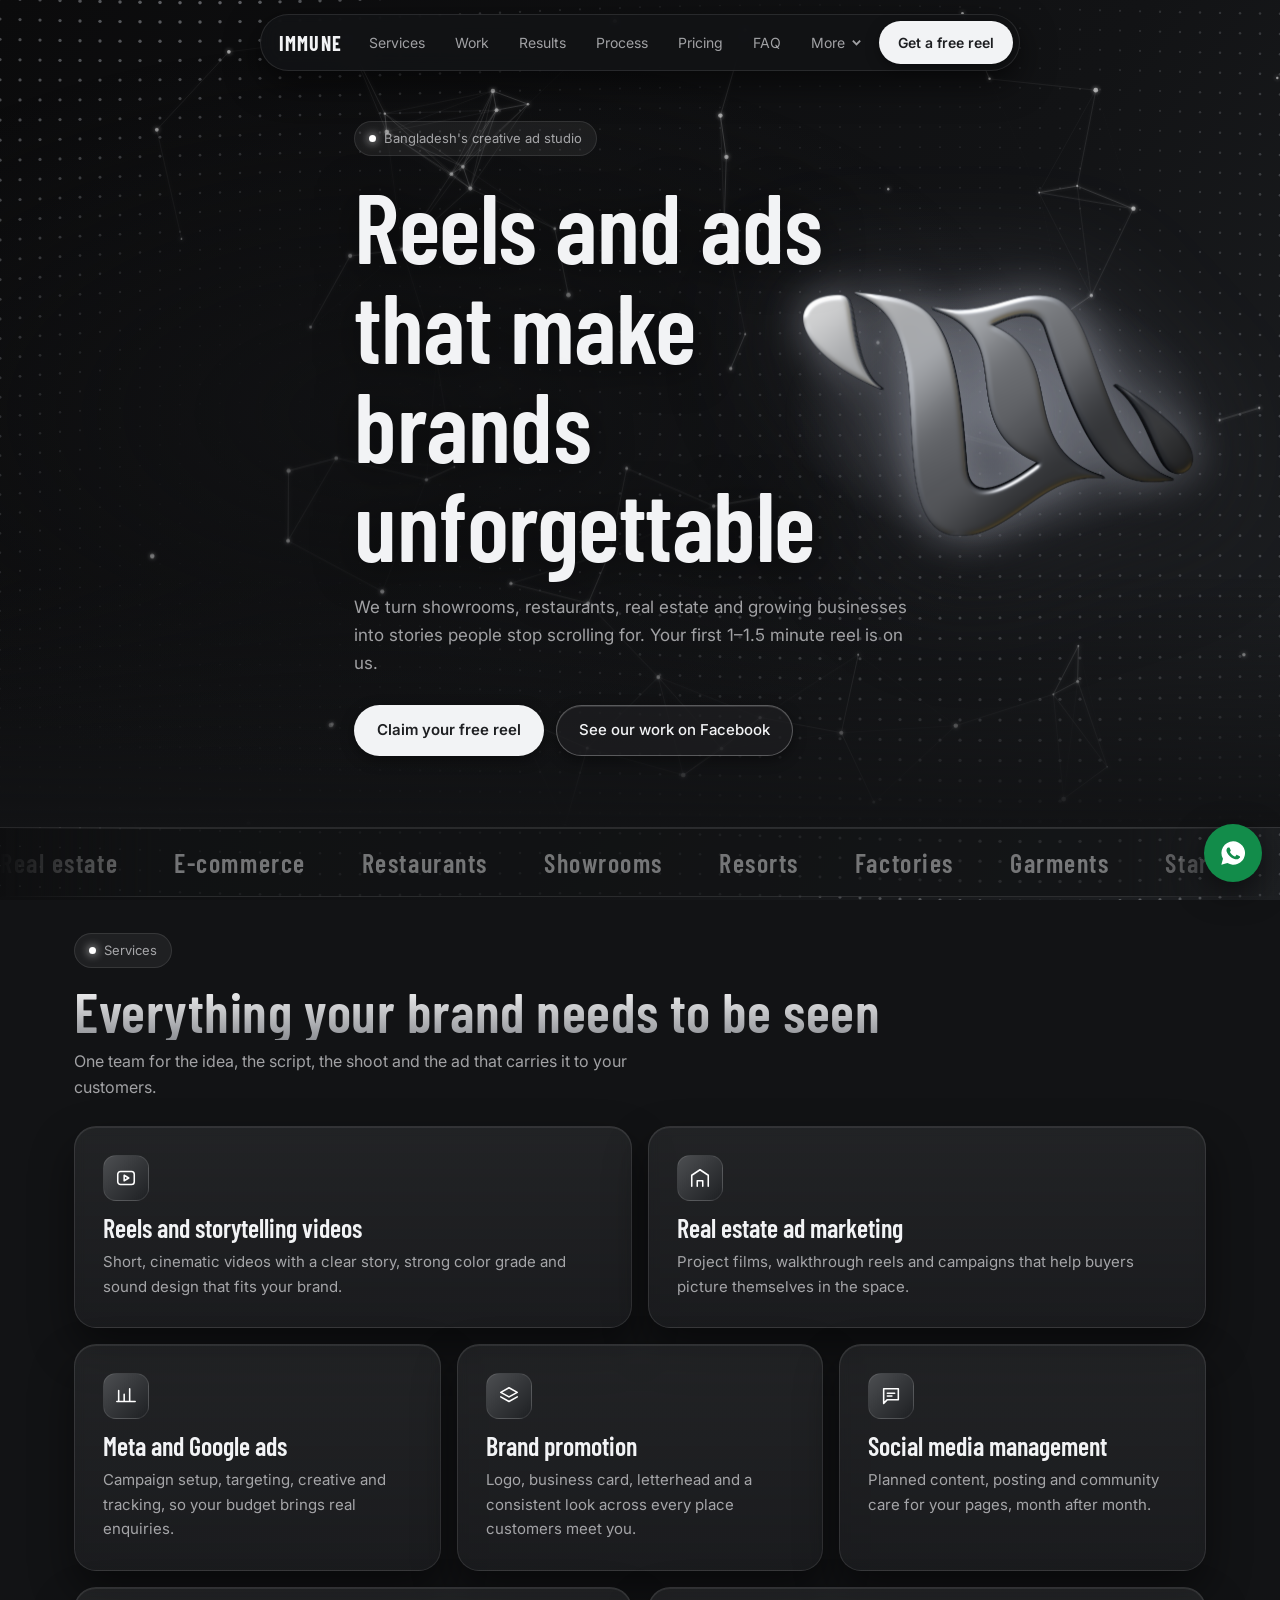
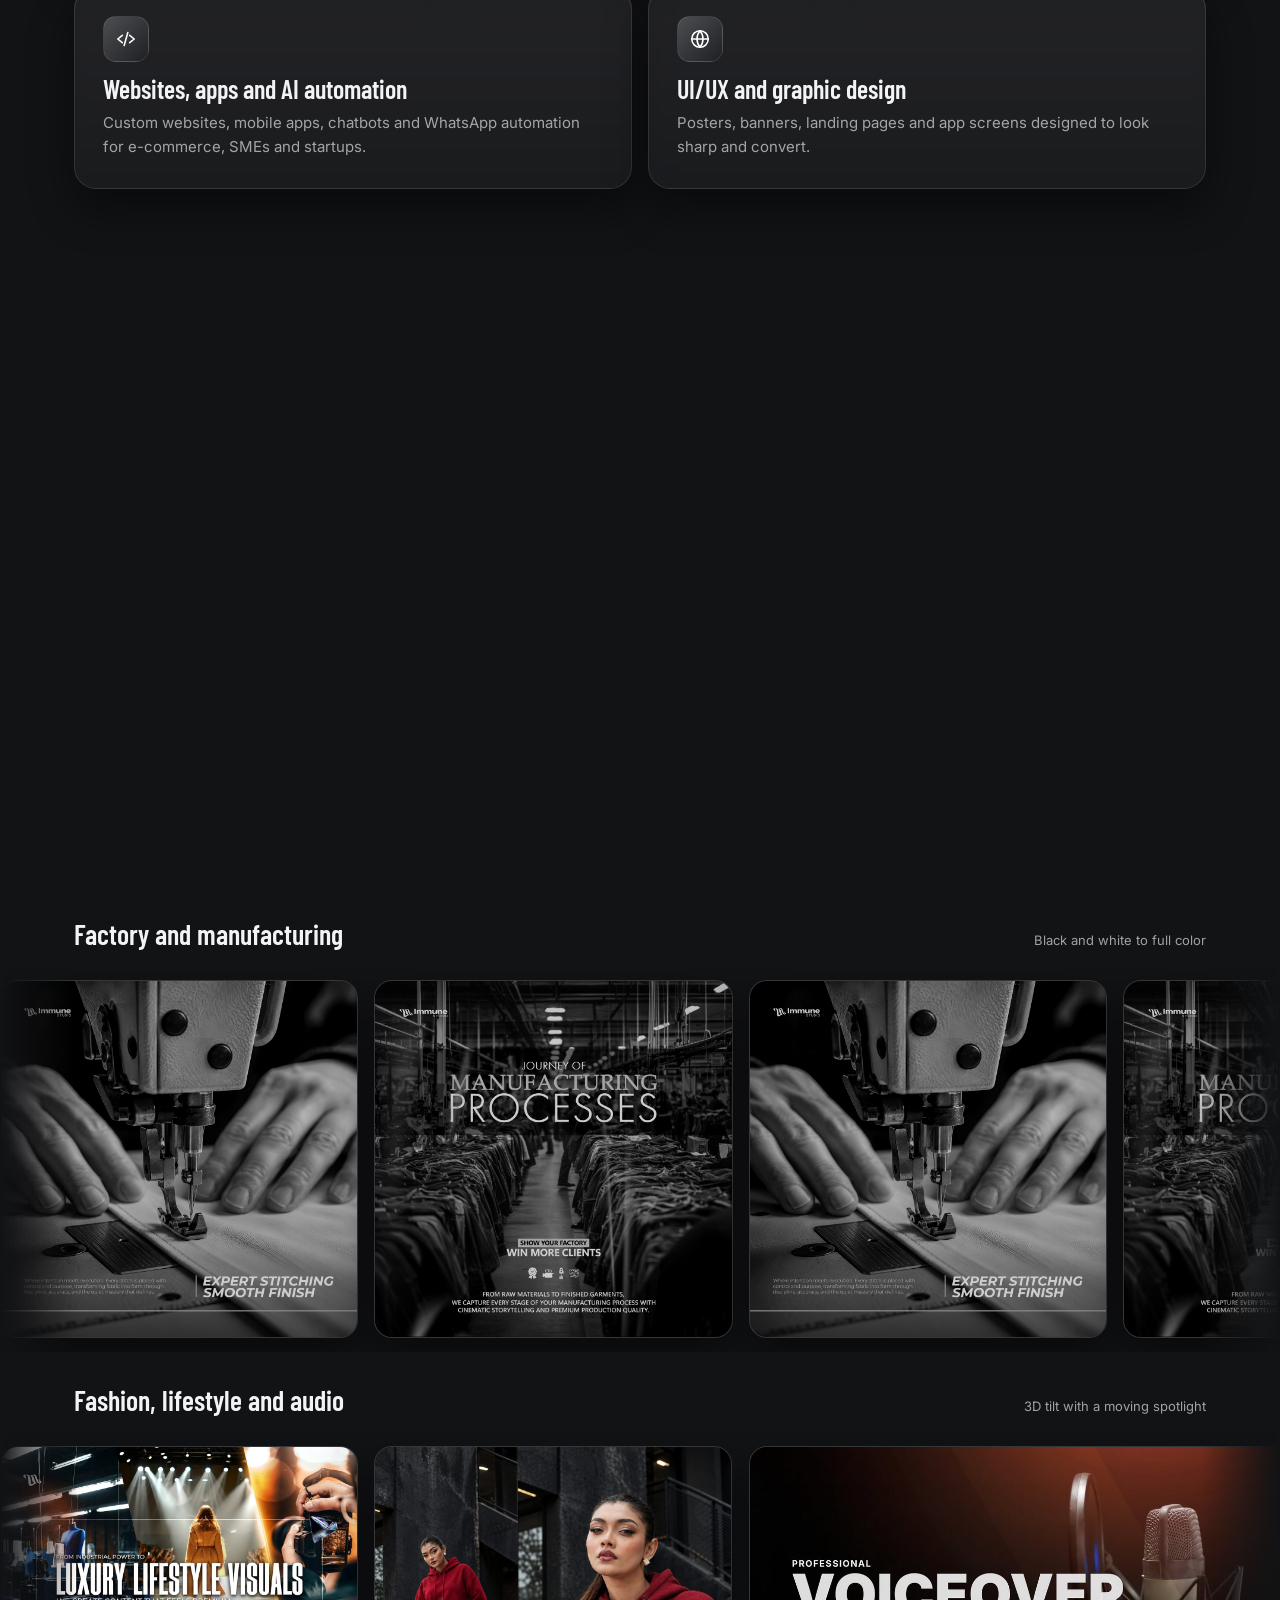
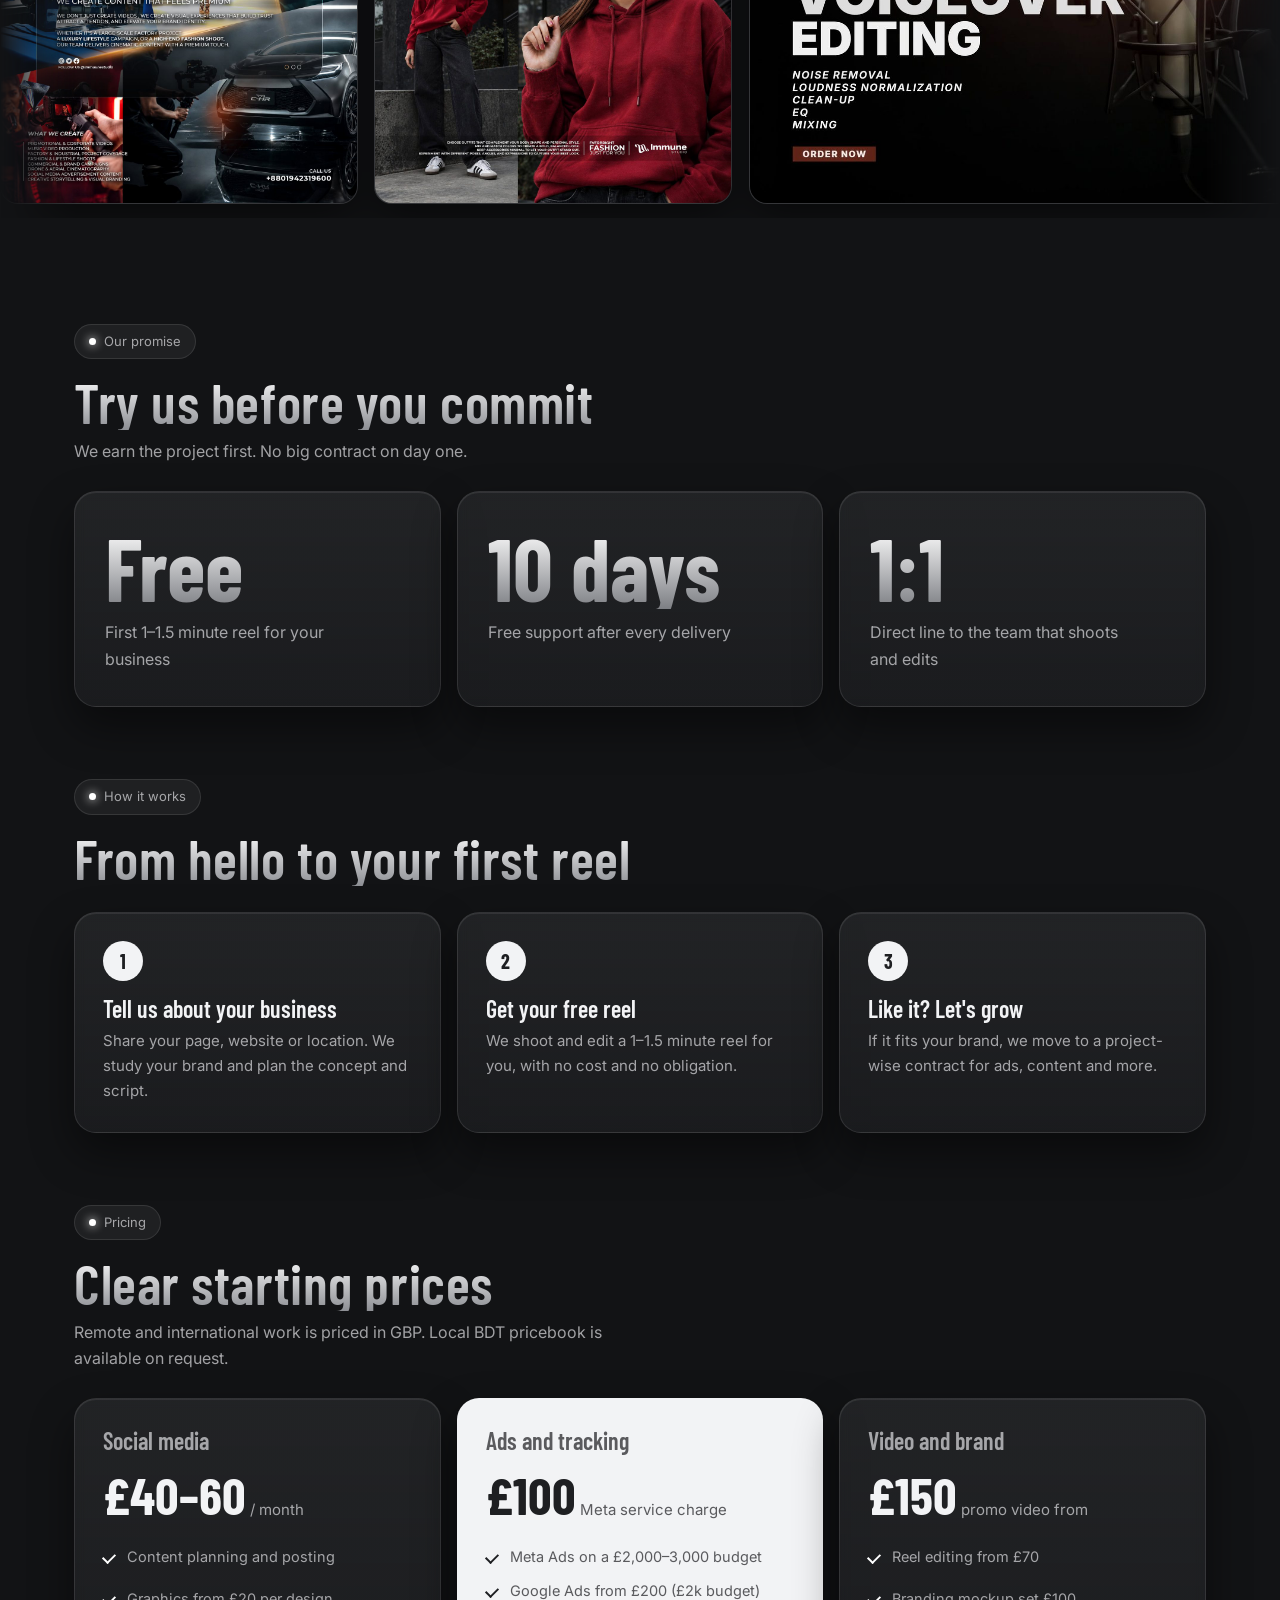
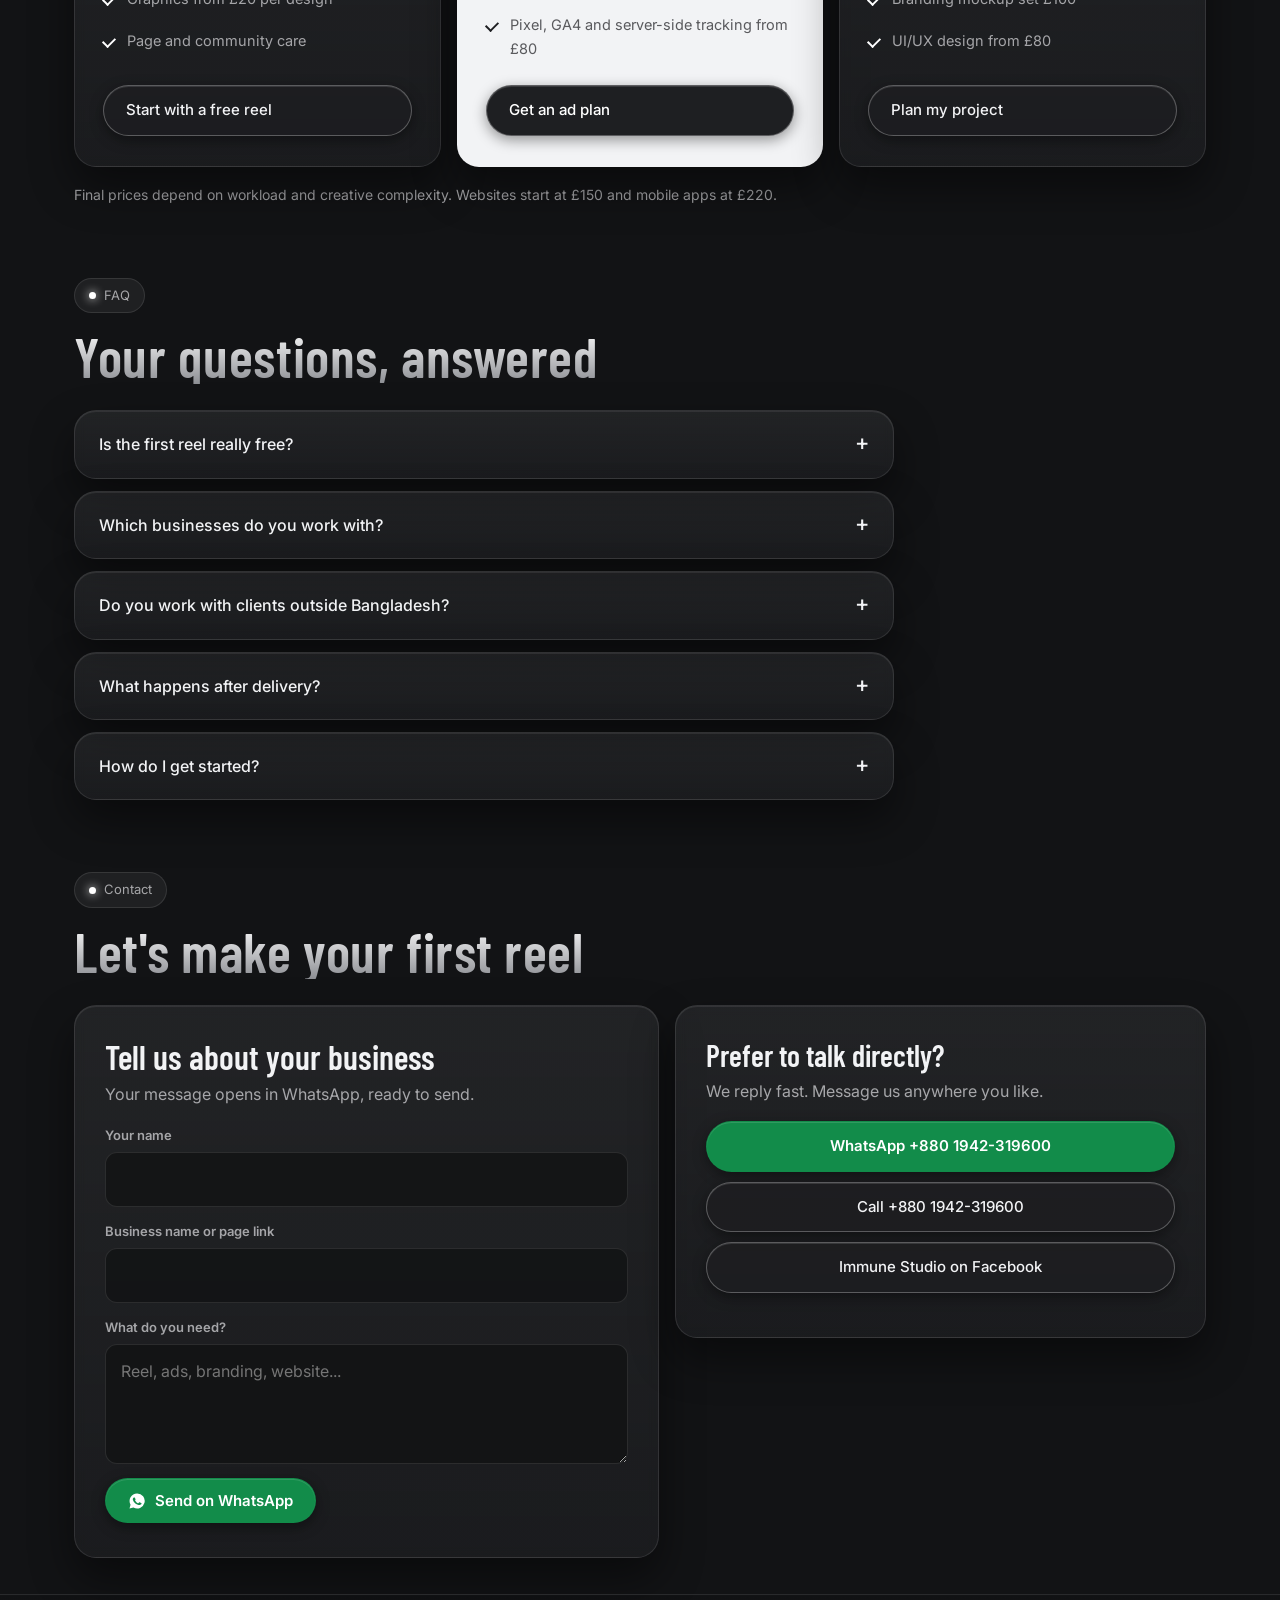
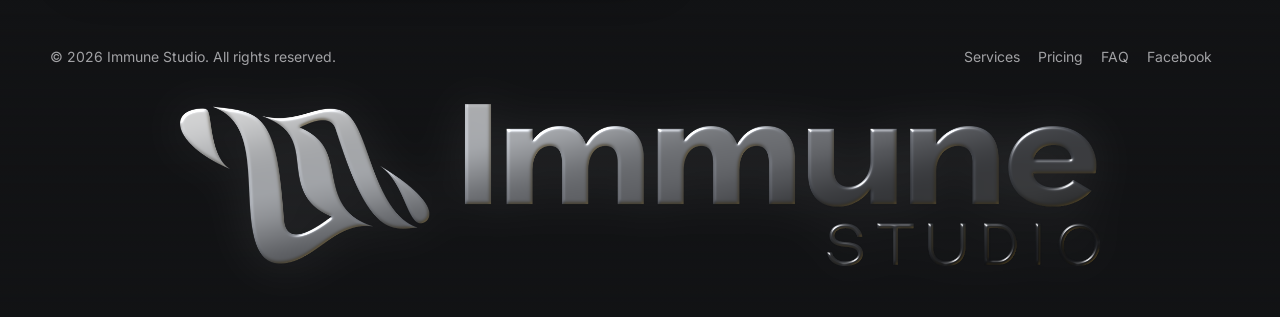
==== index.html @ b3b4f010 "Add files via upload" ====
<!DOCTYPE html>
<html lang="en">
<head>
<meta charset="utf-8">
<meta name="viewport" content="width=device-width, initial-scale=1">
<title>Immune Studio | Ad Marketing, Reels &amp; Brand Promotion in Bangladesh</title>
<meta name="description" content="Immune Studio creates ads, reels and brand stories for real estate, e-commerce, restaurants and growing businesses in Bangladesh. Get your first reel free.">
<link rel="preconnect" href="https://fonts.googleapis.com">
<link rel="preconnect" href="https://fonts.gstatic.com" crossorigin>
<link href="https://fonts.googleapis.com/css2?family=Barlow+Condensed:wght@500;600;700&family=Inter:wght@400;500;600&display=swap" rel="stylesheet">
<link rel="stylesheet" href="global.css">
</head>
<body>
<canvas id="bg" aria-hidden="true"></canvas>

<nav class="nav"><div class="pill">
  <b>IMMUNE</b>
  <a href="#services">Services</a><a href="#work">Work</a><a href="#results">Results</a><a href="#process">Process</a><a href="#pricing">Pricing</a><a href="#faq">FAQ</a><div class="dd"><button class="ddbtn" type="button" aria-haspopup="true" aria-expanded="false">More <svg viewBox="0 0 12 12"><path d="m2 4 4 4 4-4"/></svg></button><div class="ddm"><div class="ddin"><a href="team.html">Meet the team</a><a href="blogs.html">Blogs</a><a href="#contact">Contact us</a></div></div></div>
  <a class="btn solid" href="#contact">Get a free reel</a>
</div></nav>

<header class="top" id="home">
  <canvas id="net" aria-hidden="true"></canvas>
  <div class="logo3d" aria-hidden="true"><div class="tilt"><div class="spin"><img src="assets/immune-symbol-chrome.png" alt="" width="800" height="502"></div></div></div>
  <div class="wrap hero">
    <span class="tag"><i></i>Bangladesh's creative ad studio</span>
    <h1>Reels and ads that make brands unforgettable</h1>
    <p>We turn showrooms, restaurants, real estate and growing businesses into stories people stop scrolling for. Your first 1–1.5 minute reel is on us.</p>
    <div class="cta-row">
      <a class="btn solid" href="#contact">Claim your free reel</a>
      <a class="btn" href="https://www.facebook.com/share/1UAmAy9J2i/" target="_blank" rel="noopener">See our work on Facebook</a>
    </div>
  </div>
</header>

<div class="marq" aria-label="Industries we work with"><div class="track" id="track"></div></div>

<main>
<section id="services"><div class="wrap">
  <div class="sh rv"><span class="tag"><i></i>Services</span><h2>Everything your brand needs to be seen</h2><p>One team for the idea, the script, the shoot and the ad that carries it to your customers.</p></div>
  <div class="bento">
    <article class="g card w rv"><div class="ic"><svg viewBox="0 0 24 24"><rect x="3" y="5" width="18" height="14" rx="3"/><path d="m10 9 5 3-5 3z"/></svg></div><h3>Reels and storytelling videos</h3><p>Short, cinematic videos with a clear story, strong color grade and sound design that fits your brand.</p></article>
    <article class="g card w rv"><div class="ic"><svg viewBox="0 0 24 24"><path d="M3 21V9l9-6 9 6v12M9 21v-6h6v6"/></svg></div><h3>Real estate ad marketing</h3><p>Project films, walkthrough reels and campaigns that help buyers picture themselves in the space.</p></article>
    <article class="g card rv"><div class="ic"><svg viewBox="0 0 24 24"><path d="M4 18V6M10 18V10M16 18V4M22 18H2"/></svg></div><h3>Meta and Google ads</h3><p>Campaign setup, targeting, creative and tracking, so your budget brings real enquiries.</p></article>
    <article class="g card rv"><div class="ic"><svg viewBox="0 0 24 24"><path d="M12 3 3 8l9 5 9-5zM3 13l9 5 9-5"/></svg></div><h3>Brand promotion</h3><p>Logo, business card, letterhead and a consistent look across every place customers meet you.</p></article>
    <article class="g card rv"><div class="ic"><svg viewBox="0 0 24 24"><path d="M4 4h16v12H8l-4 4zM8 9h8M8 12h5"/></svg></div><h3>Social media management</h3><p>Planned content, posting and community care for your pages, month after month.</p></article>
    <article class="g card w rv"><div class="ic"><svg viewBox="0 0 24 24"><path d="m8 8-5 4 5 4M16 8l5 4-5 4M14 5l-4 14"/></svg></div><h3>Websites, apps and AI automation</h3><p>Custom websites, mobile apps, chatbots and WhatsApp automation for e-commerce, SMEs and startups.</p></article>
    <article class="g card w rv"><div class="ic"><svg viewBox="0 0 24 24"><circle cx="12" cy="12" r="9"/><path d="M12 3a14 14 0 0 1 0 18M12 3a14 14 0 0 0 0 18M3 12h18"/></svg></div><h3>UI/UX and graphic design</h3><p>Posters, banners, landing pages and app screens designed to look sharp and convert.</p></article>
  </div>
</div></section>

<section id="work"><div class="wrap"><div class="sh rv"><span class="tag"><i></i>Our work</span><h2>Posters and visuals we create</h2><p>Real campaigns across real estate, manufacturing, fashion and audio. Hover to pause, click any poster to view it full size.</p></div></div>
<div class="wrow fx-cine rv"><div class="wrap whead"><h3>Real estate and aerial</h3><span>Cinematic zoom and light sweep</span></div><div class="wview"><div class="wtrack" style="--d:55s">
<figure class="wc"><img src="assets/works/sky-aerial.jpg" alt="Now in the sky aerial campaign poster" width="1200" height="1200" loading="lazy"><figcaption>Aerial storytelling</figcaption></figure>
<figure class="wc"><img src="assets/works/built-with-trust.jpg" alt="Built with trust real estate poster" width="1200" height="1200" loading="lazy"><figcaption>Real estate campaign</figcaption></figure>
<figure class="wc"><img src="assets/works/drone-real-estate.jpg" alt="Drone cinematography service poster" width="1200" height="1200" loading="lazy"><figcaption>Drone cinematography</figcaption></figure>
</div></div></div>
<div class="wrow fx-ind rv"><div class="wrap whead"><h3>Factory and manufacturing</h3><span>Black and white to full color</span></div><div class="wview"><div class="wtrack" style="--d:42s">
<figure class="wc"><img src="assets/works/expert-stitching.jpg" alt="Expert stitching garment factory poster" width="1200" height="1200" loading="lazy"><figcaption>Garment stitching</figcaption></figure>
<figure class="wc"><img src="assets/works/manufacturing-journey.jpg" alt="Journey of manufacturing processes poster" width="1200" height="1200" loading="lazy"><figcaption>Factory process film</figcaption></figure>
</div></div></div>
<div class="wrow fx-fash rv"><div class="wrap whead"><h3>Fashion, lifestyle and audio</h3><span>3D tilt with a moving spotlight</span></div><div class="wview"><div class="wtrack" style="--d:58s">
<figure class="wc"><img src="assets/works/luxury-lifestyle.jpg" alt="Luxury lifestyle visuals service poster" width="1200" height="1200" loading="lazy"><figcaption>Luxury lifestyle</figcaption></figure>
<figure class="wc"><img src="assets/works/fashion-everbright.jpg" alt="Everbright fashion campaign" width="1200" height="1200" loading="lazy"><figcaption>Fashion shoot</figcaption></figure>
<figure class="wc"><img src="assets/works/voiceover-editing.jpg" alt="Professional voiceover editing service poster" width="1200" height="701" loading="lazy"><figcaption>Voiceover editing</figcaption></figure>
</div></div></div>
</section>

<section id="results"><div class="wrap">
  <div class="sh rv"><span class="tag"><i></i>Our promise</span><h2>Try us before you commit</h2><p>We earn the project first. No big contract on day one.</p></div>
  <div class="stats">
    <div class="g stat rv"><b>Free</b><span>First 1–1.5 minute reel for your business</span></div>
    <div class="g stat rv"><b>10 days</b><span>Free support after every delivery</span></div>
    <div class="g stat rv"><b>1:1</b><span>Direct line to the team that shoots and edits</span></div>
  </div>
</div></section>

<section id="process"><div class="wrap">
  <div class="sh rv"><span class="tag"><i></i>How it works</span><h2>From hello to your first reel</h2></div>
  <div class="steps">
    <div class="g step rv"><h3>Tell us about your business</h3><p>Share your page, website or location. We study your brand and plan the concept and script.</p></div>
    <div class="g step rv"><h3>Get your free reel</h3><p>We shoot and edit a 1–1.5 minute reel for you, with no cost and no obligation.</p></div>
    <div class="g step rv"><h3>Like it? Let's grow</h3><p>If it fits your brand, we move to a project-wise contract for ads, content and more.</p></div>
  </div>
</div></section>

<section id="pricing"><div class="wrap">
  <div class="sh rv"><span class="tag"><i></i>Pricing</span><h2>Clear starting prices</h2><p>Remote and international work is priced in GBP. Local BDT pricebook is available on request.</p></div>
  <div class="plans">
    <div class="g plan rv"><h3>Social media</h3><div class="pr">£40–60<small> / month</small></div><ul><li>Content planning and posting</li><li>Graphics from £20 per design</li><li>Page and community care</li></ul><a class="btn" href="#contact">Start with a free reel</a></div>
    <div class="g plan hot rv"><h3>Ads and tracking</h3><div class="pr">£100<small> Meta service charge</small></div><ul><li>Meta Ads on a £2,000–3,000 budget</li><li>Google Ads from £200 (£2k budget)</li><li>Pixel, GA4 and server-side tracking from £80</li></ul><a class="btn" href="#contact">Get an ad plan</a></div>
    <div class="g plan rv"><h3>Video and brand</h3><div class="pr">£150<small> promo video from</small></div><ul><li>Reel editing from £70</li><li>Branding mockup set £100</li><li>UI/UX design from £80</li></ul><a class="btn" href="#contact">Plan my project</a></div>
  </div>
  <p class="note">Final prices depend on workload and creative complexity. Websites start at £150 and mobile apps at £220.</p>
</div></section>

<section id="faq"><div class="wrap">
  <div class="sh rv"><span class="tag"><i></i>FAQ</span><h2>Your questions, answered</h2></div>
  <div class="faq">
    <details class="g rv"><summary>Is the first reel really free?</summary><p>Yes. We create a 1–1.5 minute reel or brand promotion video for your business at no cost. If you like it, we continue project by project.</p></details>
    <details class="g rv"><summary>Which businesses do you work with?</summary><p>Real estate, showrooms, restaurants and cafes, factories, garments, resorts, e-commerce brands, SMEs and startups.</p></details>
    <details class="g rv"><summary>Do you work with clients outside Bangladesh?</summary><p>Yes. Remote projects such as editing, ads, design, development and automation are handled online and priced in GBP.</p></details>
    <details class="g rv"><summary>What happens after delivery?</summary><p>Every project includes 10 days of free support, and we keep your data and media confidential and secure.</p></details>
    <details class="g rv"><summary>How do I get started?</summary><p>Send us a message on WhatsApp or use the form below with your business name and page link.</p></details>
  </div>
</div></section>

<section id="contact"><div class="wrap">
  <div class="sh rv"><span class="tag"><i></i>Contact</span><h2>Let's make your first reel</h2></div>
  <div class="contact">
    <form class="g form rv" id="cf">
      <h3>Tell us about your business</h3><p>Your message opens in WhatsApp, ready to send.</p>
      <div class="field"><label for="n">Your name</label><input id="n" required autocomplete="name"></div>
      <div class="field"><label for="b">Business name or page link</label><input id="b" required></div>
      <div class="field"><label for="m">What do you need?</label><textarea id="m" placeholder="Reel, ads, branding, website..."></textarea></div>
      <button class="btn wa" type="submit"><svg viewBox="0 0 24 24"><path d="M12 2a10 10 0 0 0-8.6 15L2 22l5.2-1.4A10 10 0 1 0 12 2zm5.3 14.2c-.2.6-1.3 1.2-1.8 1.2-.5.1-1 .2-3.3-.7-2.8-1.1-4.5-3.9-4.7-4.1-.1-.2-1.1-1.5-1.1-2.8s.7-2 1-2.3c.2-.3.5-.3.7-.3h.5c.2 0 .4 0 .6.5l.8 2c.1.2.1.4 0 .5l-.4.6c-.1.2-.3.3-.1.6.2.3.8 1.3 1.7 2.1 1.1 1 2 1.3 2.3 1.4.3.1.4.1.6-.1l.8-1c.2-.3.4-.2.6-.1l1.9.9c.3.1.5.2.5.4.1.1.1.7-.1 1.3z"/></svg>Send on WhatsApp</button>
    </form>
    <div class="g direct rv">
      <h3>Prefer to talk directly?</h3><p>We reply fast. Message us anywhere you like.</p>
      <a class="btn wa" href="https://wa.me/8801942319600" target="_blank" rel="noopener">WhatsApp +880 1942-319600</a>
      <a class="btn" href="tel:+8801942319600">Call +880 1942-319600</a>
      <a class="btn" href="https://www.facebook.com/share/1UAmAy9J2i/" target="_blank" rel="noopener">Immune Studio on Facebook</a>
    </div>
  </div>
</div></section>
</main>

<footer>
  <div class="fgrid"><div>© <span id="yr"></span> Immune Studio. All rights reserved.</div><div><a href="#services">Services</a><a href="#pricing">Pricing</a><a href="#faq">FAQ</a><a href="https://www.facebook.com/share/1UAmAy9J2i/" target="_blank" rel="noopener">Facebook</a></div></div>
  <div class="wm"><img src="assets/immune-wordmark-chrome.png" alt="Immune Studio" width="1800" height="316"></div>
</footer>

<a class="wa-float" href="https://wa.me/8801942319600" target="_blank" rel="noopener" aria-label="Chat on WhatsApp"><svg viewBox="0 0 24 24"><path d="M12 2a10 10 0 0 0-8.6 15L2 22l5.2-1.4A10 10 0 1 0 12 2zm5.3 14.2c-.2.6-1.3 1.2-1.8 1.2-.5.1-1 .2-3.3-.7-2.8-1.1-4.5-3.9-4.7-4.1-.1-.2-1.1-1.5-1.1-2.8s.7-2 1-2.3c.2-.3.5-.3.7-.3h.5c.2 0 .4 0 .6.5l.8 2c.1.2.1.4 0 .5l-.4.6c-.1.2-.3.3-.1.6.2.3.8 1.3 1.7 2.1 1.1 1 2 1.3 2.3 1.4.3.1.4.1.6-.1l.8-1c.2-.3.4-.2.6-.1l1.9.9c.3.1.5.2.5.4.1.1.1.7-.1 1.3z"/></svg></a>
<div class="lb" id="lb" hidden><img alt=""><button type="button" aria-label="Close">&times;</button></div>
<script src="nav.js"></script>
<script src="main.js"></script>
</body>
</html>
---- global.css ----
/* IMMUNE STUDIO — Royal Charcoal palette: #1e2023 #1e1f22 #47484c #4c4e51 */
:root{
  --c1:#1e2023;--c2:#47484c;--c3:#4c4e51;--c4:#1e1f22;--c0:#121315;
  --text:#f2f3f5;--mute:rgba(242,243,245,.64);--line:rgba(255,255,255,.1);
  --display:'Barlow Condensed','Arial Narrow',Impact,sans-serif;
  --body:'Inter',system-ui,-apple-system,'Segoe UI',sans-serif;
}
*{box-sizing:border-box;margin:0}
html{scroll-behavior:smooth;background:var(--c0)}
body{background:var(--c0);color:var(--text);font:400 16px/1.65 var(--body);-webkit-font-smoothing:antialiased;overflow-x:hidden}
a{color:inherit}
:focus-visible{outline:2px solid #fff;outline-offset:3px}
h1,h2,h3{font-family:var(--display);line-height:1.02;font-weight:600}
#bg{position:fixed;inset:0;width:100%;height:100%;z-index:0;pointer-events:none}
main,header,footer,.nav{position:relative;z-index:1}
.wrap{max-width:1180px;margin:0 auto;padding:0 24px}
section{padding:36px 0;scroll-margin-top:84px}

/* cards */
.g{background:linear-gradient(180deg,rgba(76,78,81,.28),rgba(30,31,34,.72));border:1px solid var(--line);border-radius:22px;
  box-shadow:inset 0 1px 0 rgba(255,255,255,.08),0 20px 44px rgba(0,0,0,.45);backdrop-filter:blur(6px);
  transition:transform .25s,border-color .25s,box-shadow .25s}
.g:hover{transform:translateY(-3px);border-color:rgba(255,255,255,.32);box-shadow:inset 0 1px 0 rgba(255,255,255,.16),0 24px 50px rgba(0,0,0,.6),0 0 30px rgba(255,255,255,.06)}
.tag{display:inline-flex;align-items:center;gap:8px;padding:6px 14px;border-radius:999px;font-size:13px;color:var(--mute);background:rgba(255,255,255,.06);border:1px solid var(--line)}
.tag i{width:7px;height:7px;border-radius:50%;background:#fff;box-shadow:0 0 10px #fff}

/* headings */
.sh{margin-bottom:26px}
.sh h2{font-size:clamp(34px,5vw,56px);letter-spacing:.01em;background:linear-gradient(180deg,#fff,#8d8f94);-webkit-background-clip:text;background-clip:text;color:transparent;margin:14px 0 8px}
.sh p{color:var(--mute);max-width:56ch}

/* buttons */
.btn{position:relative;display:inline-flex;align-items:center;gap:9px;padding:12px 22px;border-radius:999px;text-decoration:none;font-weight:500;font-size:15px;color:var(--text);
  border:1px solid rgba(255,255,255,.28);background:rgba(30,31,34,.7);box-shadow:inset 0 1px 0 rgba(255,255,255,.12),0 4px 14px rgba(0,0,0,.4);cursor:pointer;font-family:inherit;
  transition:transform .25s cubic-bezier(.2,.8,.2,1),box-shadow .25s,background .25s}
.btn:hover{transform:translateY(-3px) scale(1.03);box-shadow:inset 0 1px 0 rgba(255,255,255,.3),0 14px 30px rgba(0,0,0,.6),0 0 26px rgba(255,255,255,.22)}
.btn:active{transform:scale(.97)}
.btn svg{width:18px;height:18px;fill:currentColor}
.btn.solid{background:#f2f3f5;color:var(--c4);border-color:transparent;font-weight:600}
.btn.wa{background:#128c4a;border-color:transparent;color:#fff;font-weight:600}
.btn.wa:hover{box-shadow:0 14px 30px rgba(0,0,0,.6),0 0 28px rgba(37,211,102,.6)}

/* nav */
.nav{position:fixed;top:14px;left:0;right:0;z-index:50;display:flex;justify-content:center;padding:0 14px;pointer-events:none}
.pill{pointer-events:auto;display:flex;align-items:center;gap:4px;padding:6px 6px 6px 18px;border-radius:999px;background:rgba(18,19,21,.86);backdrop-filter:blur(10px);border:1px solid var(--line);box-shadow:0 12px 34px rgba(0,0,0,.55)}
.pill b{font:700 20px var(--display);letter-spacing:.06em;margin-right:10px}
.pill a:not(.btn){padding:9px 13px;border-radius:999px;font-size:14px;color:var(--mute);text-decoration:none;transition:color .2s,background .2s}
.pill a:not(.btn):hover{color:#fff;background:rgba(255,255,255,.09)}
.pill .btn{padding:9px 18px;font-size:14px}

/* hero (header) */
header.top{position:relative;overflow:hidden;min-height:92vh;display:flex;align-items:center;border-bottom:1px solid var(--line)}
#net{position:absolute;inset:0;width:100%;height:100%;z-index:0;cursor:crosshair}
header.top::after{content:"";position:absolute;inset:0;z-index:0;pointer-events:none;background:radial-gradient(70% 60% at 30% 50%,rgba(18,19,21,.7),transparent 75%),linear-gradient(180deg,transparent 70%,var(--c0))}
.hero{position:relative;z-index:1;padding-top:120px;padding-bottom:70px;pointer-events:none}
.hero a,.hero .btn{pointer-events:auto}
.hero h1{font-size:clamp(46px,7.6vw,104px);letter-spacing:-.005em;margin:20px 0;max-width:12ch;text-shadow:0 4px 40px rgba(0,0,0,.6)}
.hero p{color:var(--mute);max-width:52ch;font-size:17px;margin-bottom:28px}
.cta-row{display:flex;gap:12px;flex-wrap:wrap}
.logo3d{--t:calc(clamp(180px,30vw,440px) / 400);position:absolute;right:7%;top:50%;transform:translateY(-50%);width:clamp(180px,30vw,440px);z-index:1;perspective:1200px;pointer-events:auto;cursor:pointer;filter:drop-shadow(0 0 22px rgba(235,240,255,.38)) drop-shadow(0 0 60px rgba(200,210,235,.28)) drop-shadow(0 26px 40px rgba(0,0,0,.7));animation:glow 5s ease-in-out infinite}
.logo3d::before{content:"";position:absolute;inset:-28%;z-index:-1;border-radius:50%;background:radial-gradient(closest-side,rgba(215,222,240,.2),transparent 72%);pointer-events:none}
@keyframes glow{50%{filter:drop-shadow(0 0 32px rgba(240,244,255,.55)) drop-shadow(0 0 80px rgba(200,210,235,.4)) drop-shadow(0 26px 40px rgba(0,0,0,.7))}}
.tilt{transform-style:preserve-3d;transition:transform .35s ease-out}
.spin{position:relative;transform-style:preserve-3d;animation:spin 20s linear infinite}
.spin img{display:block;width:100%;height:auto}
.spin img+img{position:absolute;inset:0}
@keyframes spin{to{transform:rotateY(360deg)}}

/* marquee */
.marq{overflow:hidden;border-block:1px solid var(--line);padding:18px 0;background:rgba(18,19,21,.7);mask-image:linear-gradient(90deg,transparent,#000 12%,#000 88%,transparent)}
.track{display:flex;gap:56px;width:max-content;animation:scroll 32s linear infinite}
.track span{font:600 26px var(--display);letter-spacing:.06em;color:rgba(255,255,255,.42);white-space:nowrap}
@keyframes scroll{to{transform:translateX(-50%)}}

/* bento services */
.bento{display:grid;grid-template-columns:repeat(6,minmax(0,1fr));gap:16px}
.card{padding:28px;grid-column:span 2}
.card.w{grid-column:span 3}
.card h3{font-size:26px;margin:14px 0 8px}
.card p{color:var(--mute);font-size:15px}
.ic{display:grid;place-items:center;width:46px;height:46px;border-radius:13px;background:linear-gradient(135deg,var(--c3),var(--c1));border:1px solid var(--line)}
.ic svg{width:22px;height:22px;fill:none;stroke:#fff;stroke-width:1.7;stroke-linecap:round;stroke-linejoin:round}

/* stats */
.stats{display:grid;grid-template-columns:repeat(3,minmax(0,1fr));gap:16px}
.stat{padding:34px 30px}
.stat b{display:block;font:700 clamp(54px,7vw,88px)/.95 var(--display);background:linear-gradient(180deg,#fff,#7d7f84);-webkit-background-clip:text;background-clip:text;color:transparent}
.stat span{color:var(--mute);display:block;margin-top:10px;max-width:26ch}

/* process */
.steps{display:grid;grid-template-columns:repeat(3,minmax(0,1fr));gap:16px;counter-reset:s}
.step{padding:28px;counter-increment:s}
.step::before{content:counter(s);display:grid;place-items:center;width:40px;height:40px;border-radius:50%;background:#f2f3f5;color:var(--c4);font:700 20px var(--display);margin-bottom:16px}
.step h3{font-size:24px;margin-bottom:8px}
.step p{color:var(--mute);font-size:15px}

/* pricing */
.plans{display:grid;grid-template-columns:repeat(3,minmax(0,1fr));gap:16px;align-items:stretch}
.plan{padding:30px 28px;display:flex;flex-direction:column}
.plan h3{font-size:24px;color:var(--mute)}
.plan .pr{font:700 52px var(--display);margin:10px 0 2px}
.plan .pr small{font:400 15px var(--body);color:var(--mute)}
.plan ul{list-style:none;padding:0;margin:18px 0 24px;display:grid;gap:10px;flex:1}
.plan li{color:var(--mute);font-size:14.5px;padding-left:24px;position:relative}
.plan li::before{content:"";position:absolute;left:0;top:8px;width:10px;height:6px;border-left:2px solid #fff;border-bottom:2px solid #fff;transform:rotate(-45deg)}
.plan.hot{background:#f2f3f5;color:var(--c4);border-color:transparent}
.plan.hot h3,.plan.hot li,.plan.hot .pr small{color:rgba(30,31,34,.72)}
.plan.hot li::before{border-color:var(--c4)}
.plan.hot .btn{background:var(--c4);color:#fff}
.note{margin-top:16px;color:var(--mute);font-size:14px}

/* faq */
.faq{display:grid;gap:12px;max-width:820px}
details{padding:0;border-radius:16px}
summary{list-style:none;cursor:pointer;padding:20px 24px;font-weight:500;display:flex;justify-content:space-between;gap:16px}
summary::-webkit-details-marker{display:none}
summary::after{content:"+";font-size:22px;line-height:1;transition:transform .25s}
details[open] summary::after{transform:rotate(45deg)}
details p{padding:0 24px 22px;color:var(--mute);font-size:15px}

/* contact */
.contact{display:grid;grid-template-columns:minmax(0,1.1fr) minmax(0,1fr);gap:16px;align-items:start}
.form{padding:34px 30px}
.form h3{font-size:34px;margin-bottom:6px}
.form p{color:var(--mute);margin-bottom:18px}
.field{display:grid;gap:6px;margin-bottom:14px}
.field label{font-size:13px;font-weight:600;color:var(--mute)}
.field input,.field textarea{width:100%;padding:13px 15px;border-radius:12px;border:1px solid var(--line);background:rgba(18,19,21,.8);color:var(--text);font:inherit}
.field textarea{min-height:120px;resize:vertical}
.field input:focus,.field textarea:focus{outline:2px solid #fff;outline-offset:1px}
.direct{padding:34px 30px}
.direct h3{font-size:30px;margin-bottom:8px}
.direct p{color:var(--mute);margin-bottom:16px}
.direct .btn{width:100%;justify-content:center;margin-bottom:10px}

/* footer */
footer{padding:50px 24px 0;border-top:1px solid var(--line);overflow:hidden;background:linear-gradient(180deg,transparent,rgba(18,19,21,.9))}
.fgrid{display:flex;justify-content:space-between;gap:24px;flex-wrap:wrap;max-width:1180px;margin:0 auto;color:var(--mute);font-size:14px}
.fgrid a{text-decoration:none;margin-right:18px}
.fgrid a:hover{color:#fff}
.wm{max-width:1180px;margin:36px auto 0;padding:0 24px 44px;text-align:center}
.wm img{width:min(100%,920px);height:auto;filter:drop-shadow(0 0 26px rgba(255,255,255,.1));transition:filter .4s,transform .4s}
.wm img:hover{filter:drop-shadow(0 0 40px rgba(240,244,255,.4));transform:scale(1.015)}
.wa-float{position:fixed;right:18px;bottom:calc(18px + env(safe-area-inset-bottom,0px));z-index:40;width:58px;height:58px;border-radius:50%;display:grid;place-items:center;background:#128c4a;box-shadow:0 10px 30px rgba(0,0,0,.5);transition:transform .2s}
.wa-float:hover{transform:scale(1.08)}
.wa-float svg{width:28px;height:28px;fill:#fff}

/* reveal (one gentle entrance) */
.rv{opacity:0;transform:translateY(18px);transition:opacity .7s,transform .7s}
.rv.in{opacity:1;transform:none}

@media(max-width:900px){
  .bento{grid-template-columns:repeat(2,minmax(0,1fr))}.card,.card.w{grid-column:span 1}
  .stats,.steps,.plans,.contact{grid-template-columns:1fr}
  .pill a:not(.btn){display:none}.logo3d{opacity:.35;right:-6%}
}
@media(max-width:560px){.bento{grid-template-columns:1fr}.wrap{padding:0 16px}.hero{padding-top:104px}}
@media(prefers-reduced-motion:reduce){html{scroll-behavior:auto}.track,.spin,.logo3d{animation:none}.rv{opacity:1;transform:none;transition:none}.btn,.g{transition:none}}

/* ---------- our work: right-to-left poster rows ---------- */
.wrow{margin:0 0 34px}
.whead{display:flex;align-items:baseline;justify-content:space-between;gap:12px;flex-wrap:wrap;margin-bottom:14px}
.whead h3{font-size:28px}.whead span{font-size:13px;color:var(--mute)}
.wview{overflow:hidden;padding:14px 0;mask-image:linear-gradient(90deg,transparent,#000 6%,#000 94%,transparent)}
.wtrack{--h:clamp(250px,28vw,370px);display:flex;width:max-content;animation:wscroll var(--d,50s) linear infinite}
.wrow:hover .wtrack{animation-play-state:paused}
@keyframes wscroll{to{transform:translateX(-50%)}}
.wc{position:relative;flex:none;height:var(--h);margin-right:16px;border-radius:18px;overflow:hidden;border:1px solid var(--line);background:var(--c4);cursor:zoom-in;box-shadow:0 18px 40px rgba(0,0,0,.5);transition:transform .35s,box-shadow .35s,border-color .35s}
.wc img{display:block;height:100%;width:auto;transition:transform .8s cubic-bezier(.2,.8,.2,1),filter .6s}
.wc figcaption{position:absolute;left:14px;bottom:14px;padding:6px 12px;border-radius:999px;font-size:13px;background:rgba(18,19,21,.78);backdrop-filter:blur(6px);border:1px solid var(--line);opacity:0;transform:translateY(8px);transition:.35s}
.wc:hover figcaption{opacity:1;transform:none}
.wc:hover{border-color:rgba(255,255,255,.35)}
/* real estate: cinematic push-in + light sweep */
.fx-cine .wc:hover img{transform:scale(1.09)}
.fx-cine .wc::after{content:"";position:absolute;inset:0;background:linear-gradient(105deg,transparent 35%,rgba(255,255,255,.28) 50%,transparent 65%);transform:translateX(-120%);pointer-events:none}
.fx-cine .wc:hover::after{transform:translateX(120%);transition:transform 1s}
/* factory: monochrome to full color, lifts up */
.fx-ind .wc img{filter:grayscale(1) contrast(1.1) brightness(.8)}
.fx-ind .wc:hover{transform:translateY(-8px)}
.fx-ind .wc:hover img{filter:none;transform:scale(1.04)}
/* fashion: 3D tilt + spotlight (set by JS) */
.fx-fash .wc{transform:perspective(900px) rotateX(var(--rx,0deg)) rotateY(var(--ry,0deg));transition:transform .2s ease-out,box-shadow .35s}
.fx-fash .wc:hover{box-shadow:0 26px 60px rgba(0,0,0,.7),0 0 34px rgba(255,255,255,.1)}
.fx-fash .wc::after{content:"";position:absolute;inset:0;background:radial-gradient(260px circle at var(--mx,50%) var(--my,50%),rgba(255,255,255,.22),transparent 60%);opacity:0;transition:opacity .3s;pointer-events:none}
.fx-fash .wc:hover::after{opacity:1}
.lb{position:fixed;inset:0;z-index:100;display:grid;place-items:center;background:rgba(10,10,12,.93);cursor:zoom-out}
.lb[hidden]{display:none}
.lb img{max-width:92vw;max-height:90vh;border-radius:14px;box-shadow:0 30px 80px rgba(0,0,0,.8)}
.lb button{position:absolute;top:18px;right:22px;width:44px;height:44px;border-radius:50%;border:1px solid var(--line);background:rgba(30,31,34,.8);color:#fff;font-size:26px;cursor:pointer}
@media(prefers-reduced-motion:reduce){.wtrack{animation:none}.wview{overflow-x:auto}}

/* ---------- More dropdown ---------- */
.dd{position:relative}
.ddbtn{display:flex;align-items:center;gap:6px;padding:9px 13px;border-radius:999px;border:0;background:none;color:var(--mute);font:inherit;font-size:14px;cursor:pointer;transition:color .2s,background .2s}
.ddbtn svg{width:11px;height:11px;stroke:currentColor;fill:none;stroke-width:2;transition:transform .25s}
.ddbtn:hover,.dd.open .ddbtn{color:#fff;background:rgba(255,255,255,.09)}
.dd:hover svg,.dd.open svg{transform:rotate(180deg)}
.ddm{position:absolute;top:100%;left:50%;padding-top:14px;transform:translate(-50%,6px);opacity:0;visibility:hidden;transition:opacity .22s,transform .22s,visibility .22s}
.ddin{min-width:200px;padding:8px;border-radius:18px;background:rgba(18,19,21,.96);backdrop-filter:blur(12px);border:1px solid var(--line);box-shadow:0 20px 50px rgba(0,0,0,.6)}
.dd:hover .ddm,.dd.open .ddm,.dd:has(:focus-visible) .ddm{opacity:1;visibility:visible;transform:translate(-50%,0)}
.pill .ddm a{display:block;padding:11px 14px;border-radius:12px;font-size:14px;color:var(--mute)}
.pill .ddm a:hover{background:rgba(255,255,255,.09);color:#fff}
.pill a.brand{display:block;padding:0;margin-right:10px;background:none;border-radius:0}
.pill a.brand:hover{background:none}
.pill a.brand b{margin:0;color:var(--text)}

/* ---------- team / sub pages ---------- */
main.sub{padding:130px 0 50px;min-height:82vh;display:flex;align-items:center}
.tmgrid{display:grid;grid-template-columns:minmax(0,1fr) minmax(0,1.05fr);gap:46px;align-items:center;width:100%}
.nm{font-size:clamp(54px,9vw,128px);line-height:.92;margin:18px 0 24px}
.nm.sm{font-size:clamp(44px,7vw,92px)}
.nm span{display:block;overflow:hidden;padding-bottom:.08em}
.nm b{display:block;font-weight:700;background:linear-gradient(180deg,#fff,#8d8f94);-webkit-background-clip:text;background-clip:text;color:transparent;transform:translateY(110%);animation:rise 1.1s cubic-bezier(.2,.8,.2,1) .25s forwards}
.nm span+span b{animation-delay:.4s}
@keyframes rise{to{transform:none}}
@keyframes fade{to{opacity:1}}
.tmtext p{color:var(--mute);max-width:46ch;margin-bottom:26px;opacity:0;animation:fade .8s 1s forwards}
.tmtext .cta-row{opacity:0;animation:fade .8s 1.2s forwards}
.role{display:inline-flex;align-items:center;gap:12px;padding:7px 20px 7px 7px;border-radius:999px;border:1px solid var(--line);background:rgba(255,255,255,.06);margin-bottom:20px;opacity:0;animation:fade .8s .8s forwards}
.role img{width:40px;height:40px;object-fit:contain;padding:8px;border-radius:50%;background:var(--c4);border:1px solid var(--line)}
.role span{font-size:15px;color:var(--text)}
.stage{position:relative;width:min(540px,92%);margin:0 auto;aspect-ratio:1;perspective:1200px;animation:bob 8s ease-in-out infinite}
@keyframes bob{50%{transform:translateY(-12px)}}
.orbit{position:absolute;inset:-9%;border-radius:50%;border:1px dashed rgba(255,255,255,.18);animation:rot 46s linear infinite;pointer-events:none}
.orbit::after{content:"";position:absolute;top:7%;left:50%;width:10px;height:10px;border-radius:50%;background:#fff;box-shadow:0 0 18px 4px rgba(255,255,255,.55)}
.orbit.o2{inset:-18%;border-color:rgba(255,255,255,.08);animation-duration:72s;animation-direction:reverse}
@keyframes rot{to{transform:rotate(360deg)}}
.frame{position:absolute;inset:0;transform-style:preserve-3d;transition:transform .25s ease-out}
.art{position:absolute;inset:0;margin:0;border-radius:24px;overflow:hidden;border:1px solid rgba(255,255,255,.2);box-shadow:0 40px 90px rgba(0,0,0,.7),0 0 70px rgba(255,255,255,.07);clip-path:inset(100% 0 0 0 round 24px);animation:reveal 1.5s cubic-bezier(.7,0,.2,1) .3s forwards}
@keyframes reveal{to{clip-path:inset(0 0 0 0 round 24px)}}
.art img{display:block;width:100%;height:100%;object-fit:cover;transform:scale(1.3);animation:zoomout 2.2s cubic-bezier(.2,.8,.2,1) .3s forwards}
@keyframes zoomout{to{transform:none}}
.art::before{content:"";position:absolute;inset:0;z-index:1;pointer-events:none;background:linear-gradient(110deg,transparent 40%,rgba(255,255,255,.38) 50%,transparent 60%);transform:translateX(-130%);animation:sweep 1.4s 1.9s ease forwards}
@keyframes sweep{to{transform:translateX(130%)}}
.art::after{content:"";position:absolute;inset:0;pointer-events:none;background:radial-gradient(300px circle at var(--mx,50%) var(--my,30%),rgba(255,255,255,.2),transparent 62%);opacity:0;transition:opacity .3s}
.stage.hot .art::after{opacity:1}
.chip3d{position:absolute;display:flex;align-items:center;gap:10px;padding:10px 16px;border-radius:14px;background:rgba(18,19,21,.86);backdrop-filter:blur(8px);border:1px solid var(--line);box-shadow:0 16px 40px rgba(0,0,0,.6);transform:translateZ(70px);opacity:0;animation:fade .8s 1.8s forwards;font-size:14px}
.chip3d b{font-weight:600;display:block;line-height:1.2}.chip3d small{display:block;color:var(--mute);font-size:12px}
.chip3d img{width:30px;height:auto}
.c1{left:-5%;bottom:11%;flex-direction:column;align-items:flex-start;gap:0}
.c2{right:-4%;top:9%}
@media(max-width:900px){.tmgrid{grid-template-columns:1fr;gap:56px}.stage{width:min(440px,86%)}main.sub{padding-top:112px}}
@media(prefers-reduced-motion:reduce){.nm b{transform:none;animation:none}.art{clip-path:none;animation:none}.art img{transform:none;animation:none}.art::before{display:none}.role,.tmtext p,.tmtext .cta-row,.chip3d{opacity:1;animation:none}.stage,.orbit{animation:none}}
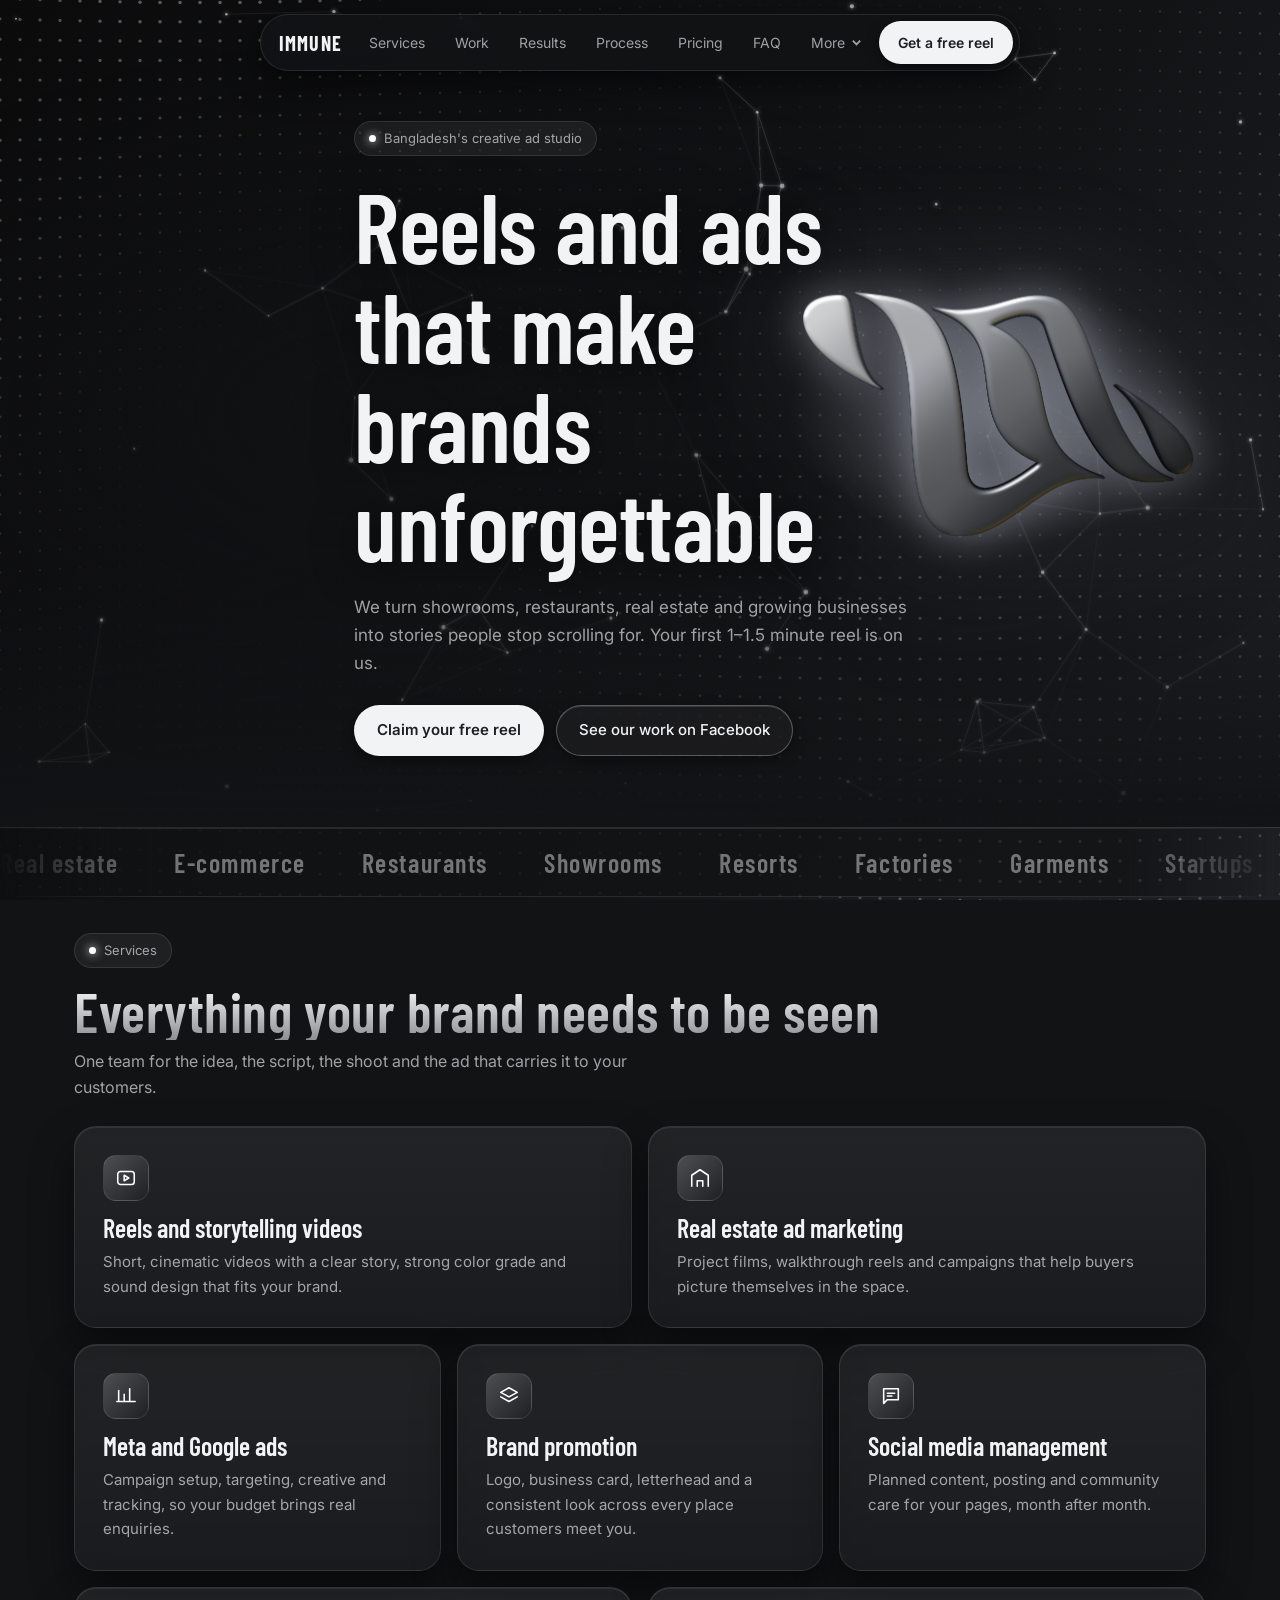
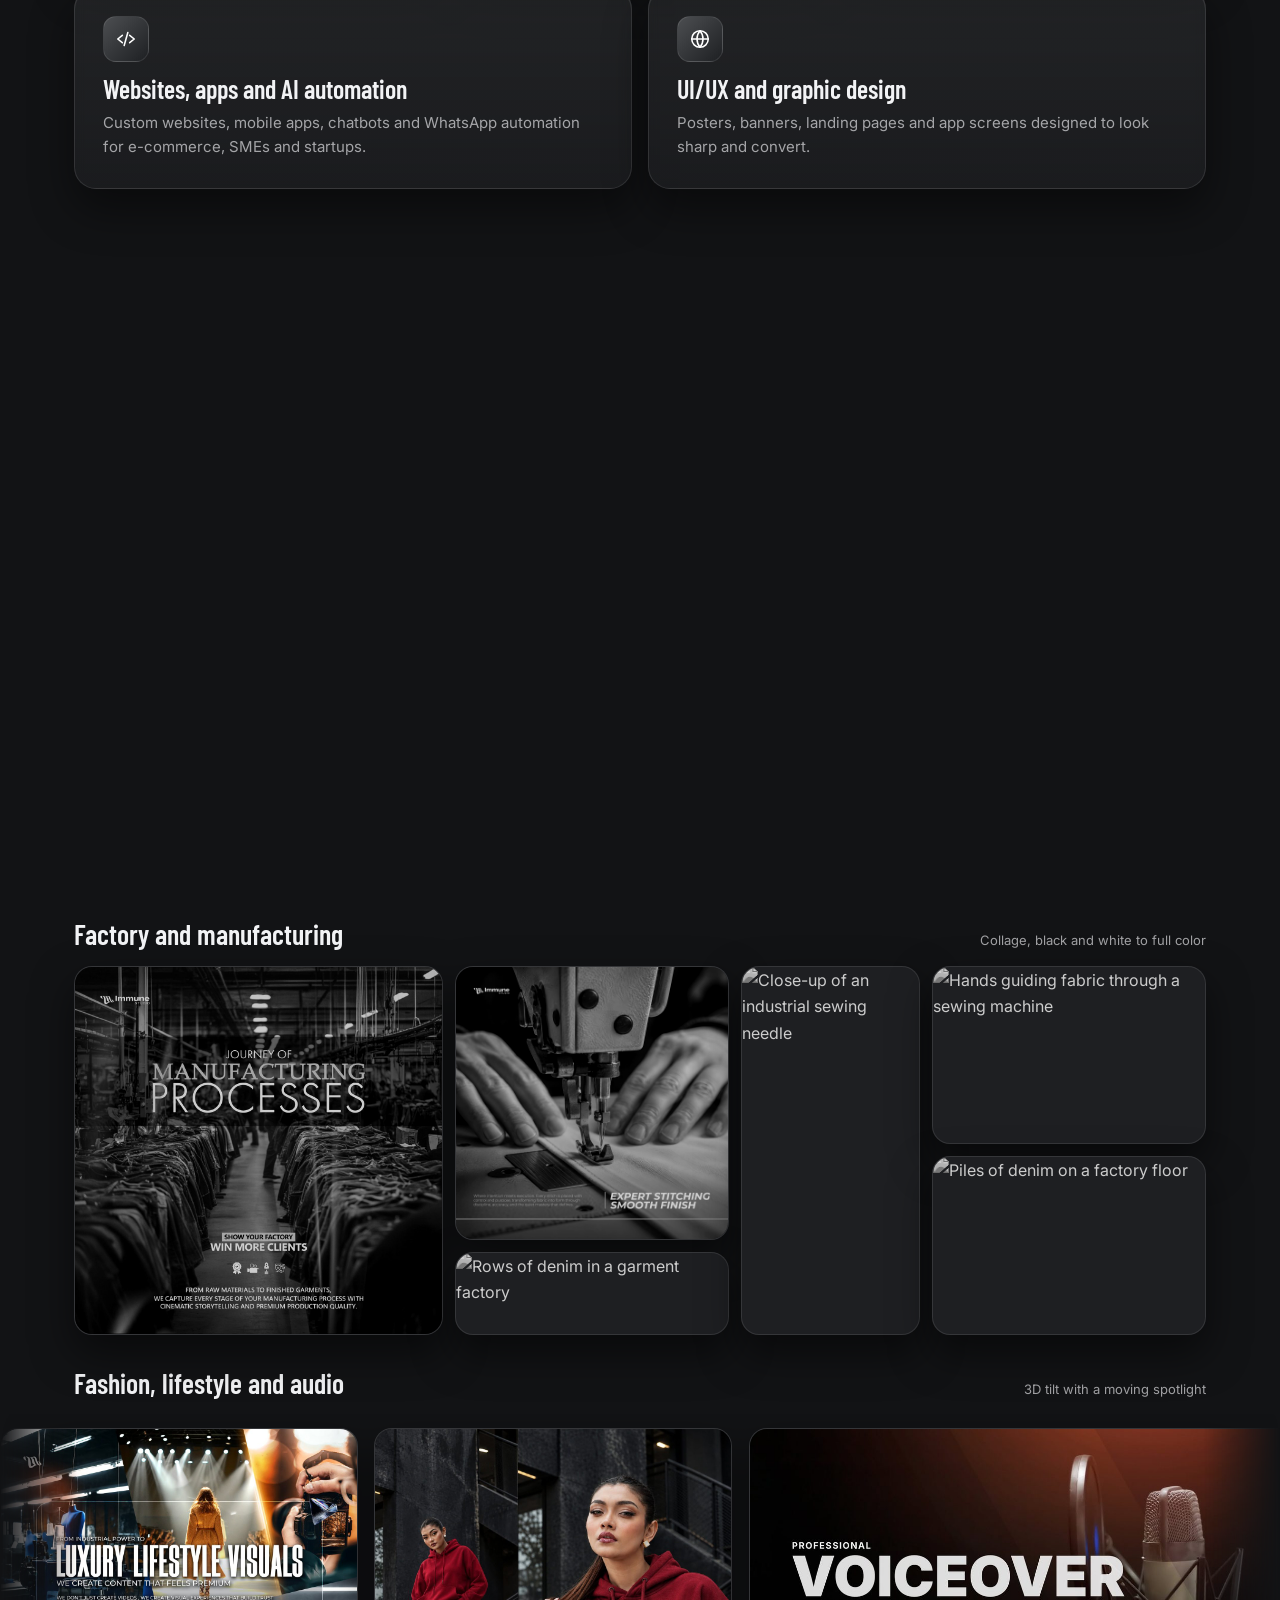
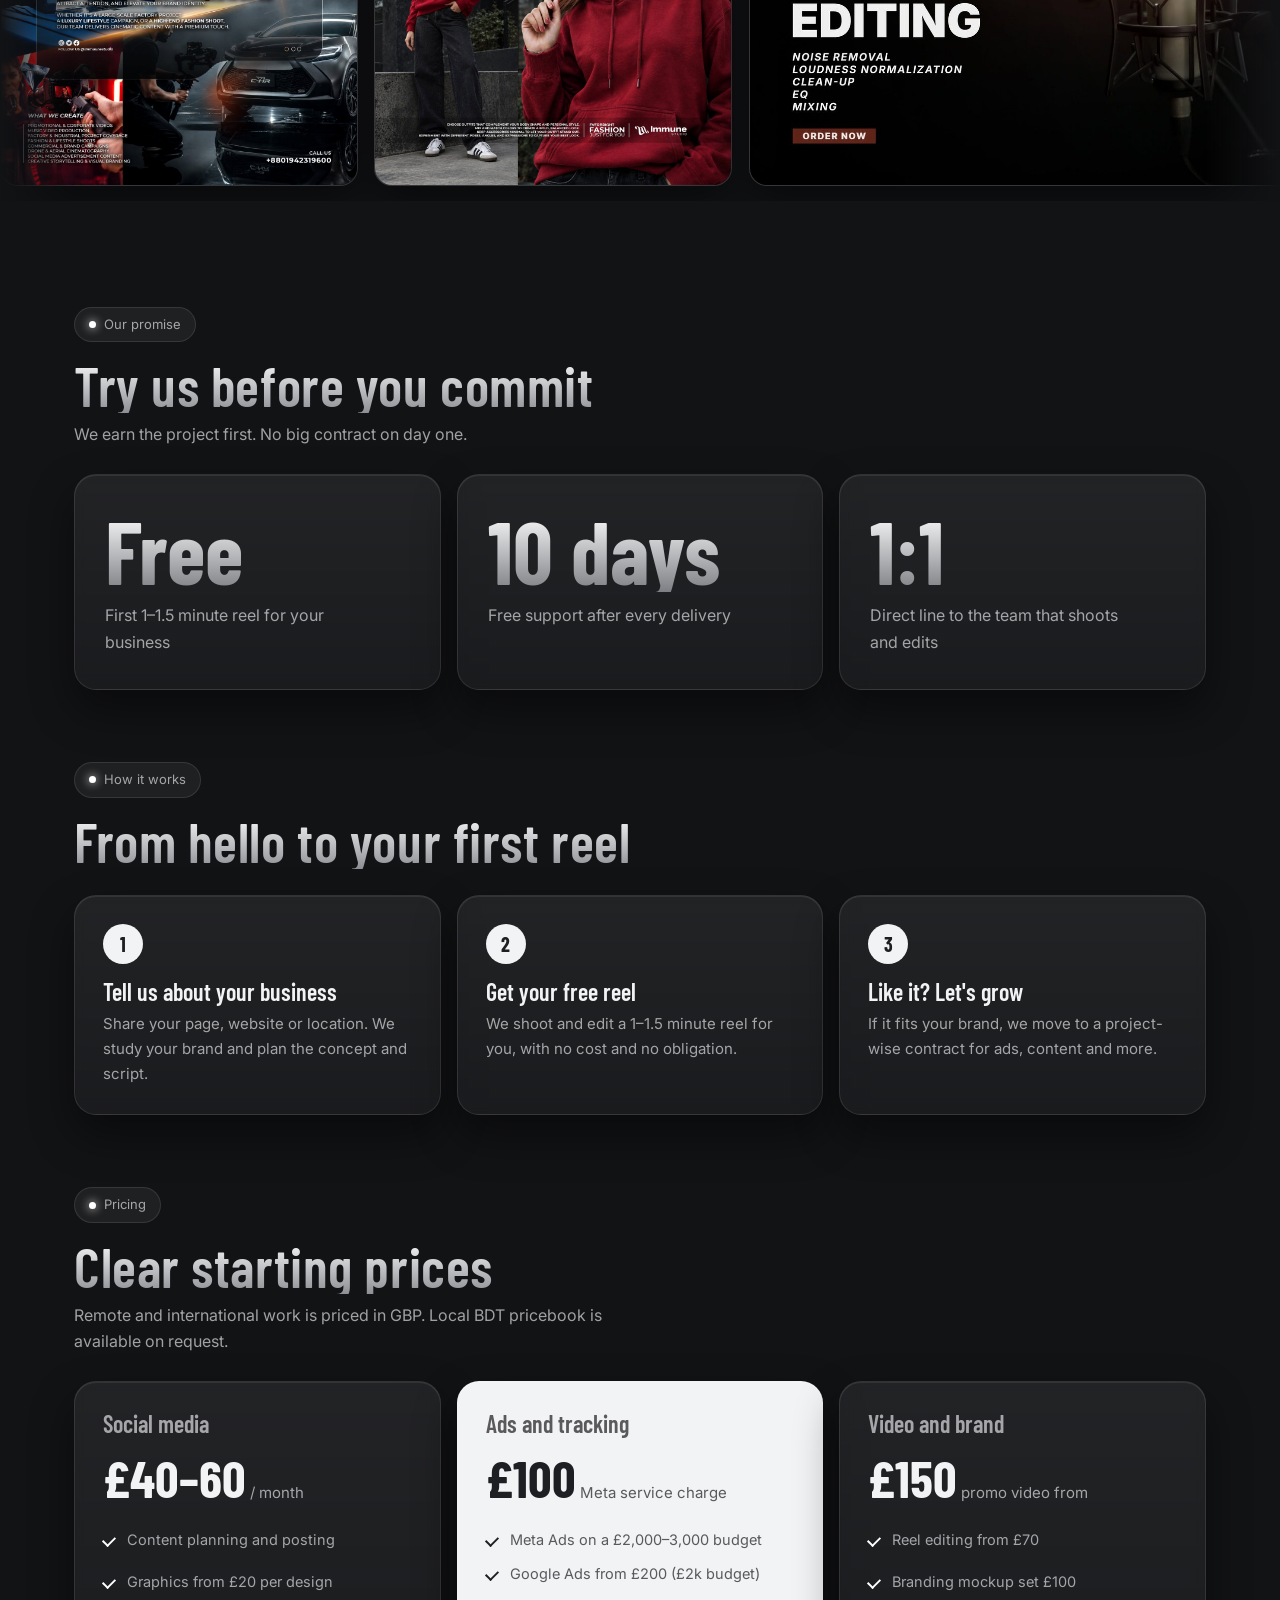
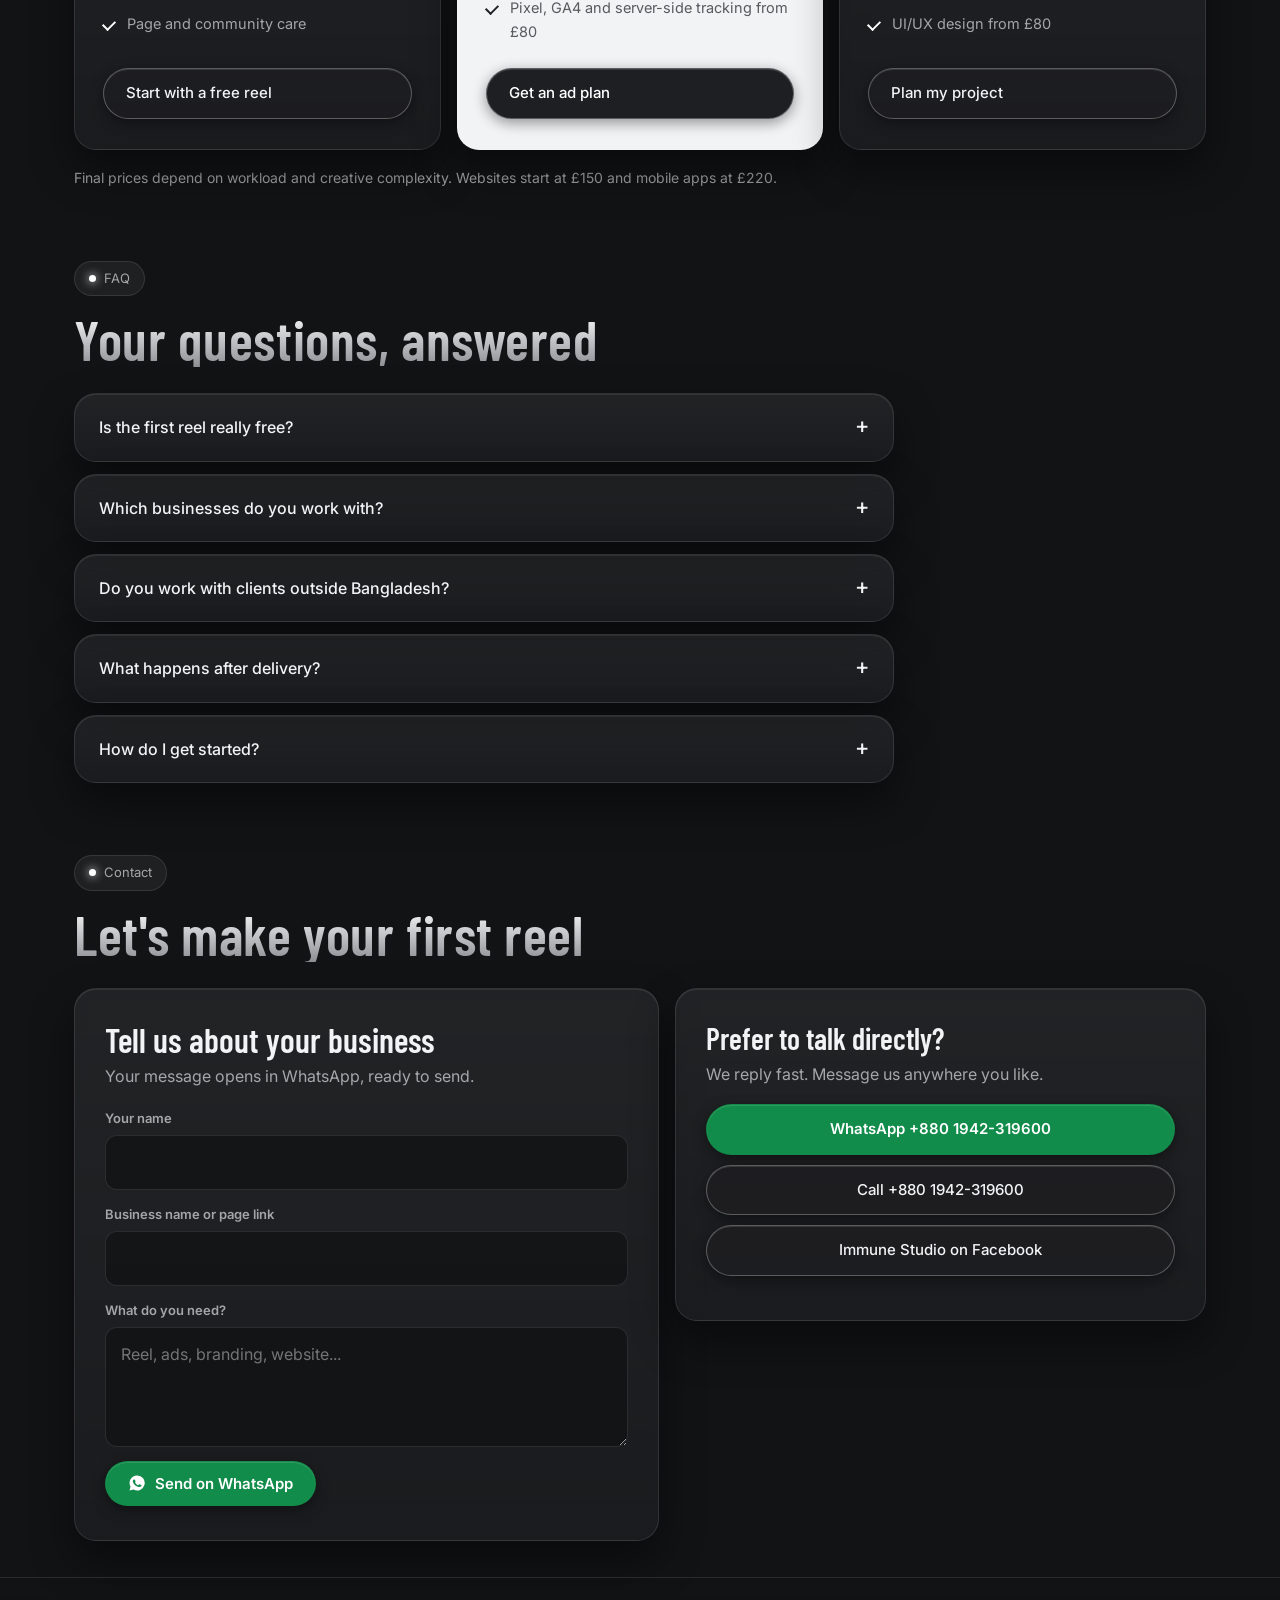
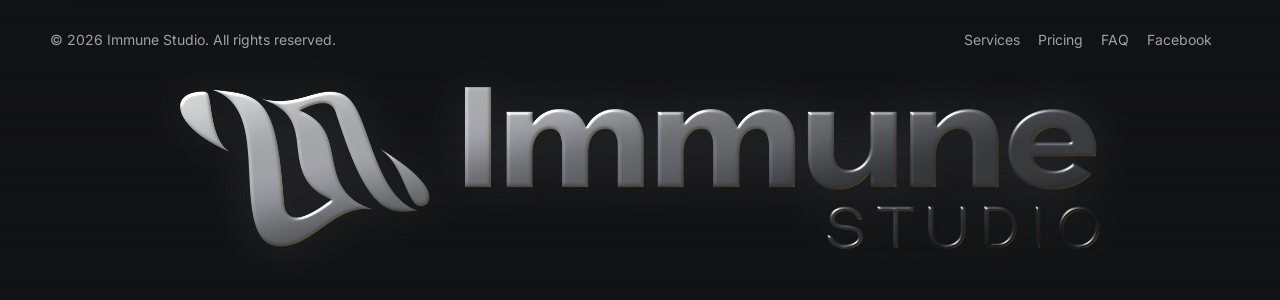
==== commit 2a9806c4: "Add files via upload" ====
--- a/index.html
+++ b/index.html
@@ -55,9 +55,13 @@
 <figure class="wc"><img src="assets/works/built-with-trust.jpg" alt="Built with trust real estate poster" width="1200" height="1200" loading="lazy"><figcaption>Real estate campaign</figcaption></figure>
 <figure class="wc"><img src="assets/works/drone-real-estate.jpg" alt="Drone cinematography service poster" width="1200" height="1200" loading="lazy"><figcaption>Drone cinematography</figcaption></figure>
 </div></div></div>
-<div class="wrow fx-ind rv"><div class="wrap whead"><h3>Factory and manufacturing</h3><span>Black and white to full color</span></div><div class="wview"><div class="wtrack" style="--d:42s">
-<figure class="wc"><img src="assets/works/expert-stitching.jpg" alt="Expert stitching garment factory poster" width="1200" height="1200" loading="lazy"><figcaption>Garment stitching</figcaption></figure>
-<figure class="wc"><img src="assets/works/manufacturing-journey.jpg" alt="Journey of manufacturing processes poster" width="1200" height="1200" loading="lazy"><figcaption>Factory process film</figcaption></figure>
+<div class="wrow fx-ind rv"><div class="wrap whead"><h3>Factory and manufacturing</h3><span>Collage, black and white to full color</span></div><div class="wrap"><div class="cg">
+<figure class="ct t1" style="--i:0"><img src="assets/works/manufacturing-journey.jpg" alt="Journey of manufacturing processes poster" loading="lazy"><figcaption>Factory process film</figcaption></figure>
+<figure class="ct t2" style="--i:1"><img src="assets/works/expert-stitching.jpg" alt="Expert stitching garment factory poster" loading="lazy"><figcaption>Garment stitching</figcaption></figure>
+<figure class="ct t3" style="--i:2"><img src="assets/works/collage-strip.jpg" alt="Rows of denim in a garment factory" loading="lazy"><figcaption>Denim production</figcaption></figure>
+<figure class="ct t4" style="--i:3"><img src="assets/works/collage-needle.jpg" alt="Close-up of an industrial sewing needle" loading="lazy"><figcaption>Precision stitching</figcaption></figure>
+<figure class="ct t5" style="--i:4"><img src="assets/works/collage-hands.jpg" alt="Hands guiding fabric through a sewing machine" loading="lazy"><figcaption>Craftsmanship</figcaption></figure>
+<figure class="ct t6" style="--i:5"><img src="assets/works/collage-denim.jpg" alt="Piles of denim on a factory floor" loading="lazy"><figcaption>Factory floor</figcaption></figure>
 </div></div></div>
 <div class="wrow fx-fash rv"><div class="wrap whead"><h3>Fashion, lifestyle and audio</h3><span>3D tilt with a moving spotlight</span></div><div class="wview"><div class="wtrack" style="--d:58s">
 <figure class="wc"><img src="assets/works/luxury-lifestyle.jpg" alt="Luxury lifestyle visuals service poster" width="1200" height="1200" loading="lazy"><figcaption>Luxury lifestyle</figcaption></figure>
@@ -130,9 +134,9 @@
   <div class="wm"><img src="assets/immune-wordmark-chrome.png" alt="Immune Studio" width="1800" height="316"></div>
 </footer>
 
-<a class="wa-float" href="https://wa.me/8801942319600" target="_blank" rel="noopener" aria-label="Chat on WhatsApp"><svg viewBox="0 0 24 24"><path d="M12 2a10 10 0 0 0-8.6 15L2 22l5.2-1.4A10 10 0 1 0 12 2zm5.3 14.2c-.2.6-1.3 1.2-1.8 1.2-.5.1-1 .2-3.3-.7-2.8-1.1-4.5-3.9-4.7-4.1-.1-.2-1.1-1.5-1.1-2.8s.7-2 1-2.3c.2-.3.5-.3.7-.3h.5c.2 0 .4 0 .6.5l.8 2c.1.2.1.4 0 .5l-.4.6c-.1.2-.3.3-.1.6.2.3.8 1.3 1.7 2.1 1.1 1 2 1.3 2.3 1.4.3.1.4.1.6-.1l.8-1c.2-.3.4-.2.6-.1l1.9.9c.3.1.5.2.5.4.1.1.1.7-.1 1.3z"/></svg></a>
 <div class="lb" id="lb" hidden><img alt=""><button type="button" aria-label="Close">&times;</button></div>
 <script src="nav.js"></script>
 <script src="main.js"></script>
+<script src="chat.js"></script>
 </body>
 </html>
--- a/global.css
+++ b/global.css
@@ -241,3 +241,93 @@
 .c2{right:-4%;top:9%}
 @media(max-width:900px){.tmgrid{grid-template-columns:1fr;gap:56px}.stage{width:min(440px,86%)}main.sub{padding-top:112px}}
 @media(prefers-reduced-motion:reduce){.nm b{transform:none;animation:none}.art{clip-path:none;animation:none}.art img{transform:none;animation:none}.art::before{display:none}.role,.tmtext p,.tmtext .cta-row,.chip3d{opacity:1;animation:none}.stage,.orbit{animation:none}}
+
+/* ---------- factory collage ---------- */
+.cg{--u:calc((min(100vw,1180px) - 180px) / 12);display:grid;grid-template-columns:repeat(12,1fr);grid-auto-rows:var(--u);gap:12px}
+.ct{position:relative;margin:0;border-radius:18px;overflow:hidden;border:1px solid var(--line);background:var(--c4);cursor:zoom-in;opacity:0;box-shadow:0 18px 40px rgba(0,0,0,.5);transition:transform .35s,box-shadow .35s,border-color .35s}
+.rv.in .ct{opacity:1;animation:pop .8s calc(var(--i,0) * .1s) cubic-bezier(.2,.8,.2,1) backwards}
+@keyframes pop{from{opacity:0;transform:scale(.9) translateY(18px)}}
+.ct img{display:block;width:100%;height:100%;object-fit:cover;filter:grayscale(1) contrast(1.1) brightness(.8);transition:filter .6s,transform .8s cubic-bezier(.2,.8,.2,1)}
+.ct:hover{transform:translateY(-6px);z-index:2;border-color:rgba(255,255,255,.35);box-shadow:0 26px 60px rgba(0,0,0,.7)}
+.ct:hover img{filter:none;transform:scale(1.06)}
+.ct figcaption{position:absolute;left:12px;bottom:12px;padding:5px 11px;border-radius:999px;font-size:12.5px;background:rgba(18,19,21,.8);backdrop-filter:blur(6px);border:1px solid var(--line);opacity:0;transform:translateY(8px);transition:.35s}
+.ct:hover figcaption{opacity:1;transform:none}
+.t1{grid-area:1/1/5/5}.t2{grid-area:1/5/4/8}.t3{grid-area:4/5/5/8}.t4{grid-area:1/8/5/10}.t5{grid-area:1/10/3/13}.t6{grid-area:3/10/5/13}
+@media(max-width:800px){.cg{grid-template-columns:repeat(2,1fr);grid-auto-rows:150px}.ct{grid-area:auto!important}.t1{grid-column:span 2!important;grid-row:span 2!important}.t3{grid-column:span 2!important}}
+@media(prefers-reduced-motion:reduce){.ct{opacity:1}.rv.in .ct{animation:none}}
+
+/* ---------- Immune chat assistant ---------- */
+.cb{--e:cubic-bezier(.2,.8,.2,1)}
+.cb-fab{position:fixed;right:18px;bottom:calc(18px + env(safe-area-inset-bottom,0px));z-index:80;width:64px;height:64px;border-radius:50%;border:1px solid rgba(255,255,255,.32);cursor:pointer;display:grid;place-items:center;background:radial-gradient(circle at 30% 22%,#505256,#1e2023 58%,#101113);box-shadow:0 12px 34px rgba(0,0,0,.65),0 0 26px rgba(235,240,255,.24),inset 0 1px 0 rgba(255,255,255,.28);transition:transform .25s}
+.cb-fab:hover{transform:scale(1.08)}
+.cb-fab img{width:38px;height:auto;filter:drop-shadow(0 0 8px rgba(255,255,255,.5));animation:cbwob 5s ease-in-out infinite}
+.cb-fab::after{content:"";position:absolute;inset:0;border-radius:50%;border:2px solid rgba(255,255,255,.4);animation:cbping 2.8s ease-out infinite;pointer-events:none}
+.cb.open .cb-fab::after{display:none}
+@keyframes cbping{0%{transform:scale(1);opacity:.8}100%{transform:scale(1.5);opacity:0}}
+@keyframes cbwob{50%{transform:rotate(8deg) scale(1.06)}}
+.cb-panel{position:fixed;right:18px;bottom:calc(96px + env(safe-area-inset-bottom,0px));z-index:79;width:min(392px,calc(100vw - 24px));height:min(650px,calc(100dvh - 124px));display:flex;flex-direction:column;border-radius:28px;overflow:hidden;background:#101113;border:1px solid rgba(255,255,255,.14);box-shadow:0 40px 90px rgba(0,0,0,.78);opacity:0;visibility:hidden;transform:translateY(18px) scale(.94);transform-origin:bottom right;transition:opacity .3s,transform .4s var(--e),visibility .3s}
+.cb.open .cb-panel{opacity:1;visibility:visible;transform:none}
+.cb-panel>*{position:relative;z-index:1}
+.cb-panel>.cb-bg,.cb-panel>.cb-dots{position:absolute;inset:0;z-index:0;pointer-events:none}
+.cb-bg::before,.cb-bg::after{content:"";position:absolute;border-radius:50%;filter:blur(14px)}
+.cb-bg::before{width:340px;height:340px;left:-110px;top:-90px;background:radial-gradient(closest-side,rgba(200,208,225,.24),transparent);animation:cbb1 13s ease-in-out infinite alternate}
+.cb-bg::after{width:380px;height:380px;right:-140px;bottom:-110px;background:radial-gradient(closest-side,rgba(130,140,160,.26),transparent);animation:cbb2 17s ease-in-out infinite alternate}
+@keyframes cbb1{to{transform:translate(140px,160px) scale(1.2)}}
+@keyframes cbb2{to{transform:translate(-150px,-120px) scale(1.15)}}
+.cb-dots{background-image:radial-gradient(rgba(255,255,255,.16) 1px,transparent 1.5px);background-size:20px 20px;mask-image:radial-gradient(circle at 50% 38%,#000,transparent 78%);animation:cbdots 9s linear infinite}
+@keyframes cbdots{to{background-position:20px 20px}}
+.cb-head{display:flex;align-items:center;justify-content:space-between;gap:10px;padding:16px 16px 10px}
+.cb-id{display:flex;align-items:center;gap:11px}
+.cb-av{display:grid;place-items:center;width:40px;height:40px;border-radius:50%;background:#1c1e21;border:1px solid var(--line)}
+.cb-av img{width:22px;height:auto}
+.cb-id b{display:block;font-size:15px;font-weight:600;line-height:1.2}
+.cb-id small{display:flex;align-items:center;gap:6px;color:var(--mute);font-size:12px}
+.cb-id small i{width:7px;height:7px;border-radius:50%;background:#34d27b;box-shadow:0 0 8px #34d27b}
+.cb-hb{display:flex;gap:8px}
+.cb-hb button{width:36px;height:36px;border-radius:12px;border:1px solid var(--line);background:rgba(255,255,255,.06);color:#fff;cursor:pointer;display:grid;place-items:center;transition:background .2s}
+.cb-hb button:hover{background:rgba(255,255,255,.14)}
+.cb-hb svg,.cb-send svg,.cb-pre svg{width:18px;height:18px;fill:none;stroke:currentColor;stroke-width:2;stroke-linecap:round;stroke-linejoin:round}
+.cb-body{flex:1;min-height:0;overflow-y:auto;scrollbar-width:thin}
+.cb-hero{min-height:100%;display:flex;flex-direction:column;align-items:center;justify-content:center;text-align:center;padding:6px 20px 18px}
+.cb-hl{width:86px;height:auto;margin-bottom:14px;filter:drop-shadow(0 0 28px rgba(235,240,255,.45));animation:cbfloat 6s ease-in-out infinite}
+@keyframes cbfloat{50%{transform:translateY(-8px) rotate(-3deg)}}
+.cb-hero h2{font-size:40px;background:linear-gradient(180deg,#fff,#8d8f94);-webkit-background-clip:text;background-clip:text;color:transparent}
+.cb-hero p{color:var(--mute);margin:4px 0 20px}
+.cb-pres{display:grid;gap:9px;width:100%}
+.cb-pre{display:flex;align-items:center;justify-content:space-between;gap:10px;width:100%;padding:13px 16px;border-radius:16px;border:1px solid var(--line);background:rgba(255,255,255,.06);backdrop-filter:blur(6px);color:var(--text);font:inherit;font-size:14.5px;text-align:left;cursor:pointer;animation:cbin .6s calc(.15s + var(--i) * .1s) var(--e) backwards;transition:background .2s,border-color .2s,transform .2s}
+.cb-pre:hover{background:rgba(255,255,255,.13);border-color:rgba(255,255,255,.3);transform:translateX(4px)}
+.cb.chatting .cb-hero{display:none}
+.cb-thread{display:none;flex-direction:column;gap:14px;padding:6px 16px 14px}
+.cb.chatting .cb-thread{display:flex}
+.m{max-width:88%;font-size:14.5px;line-height:1.55;animation:cbin .35s var(--e)}
+@keyframes cbin{from{opacity:0;transform:translateY(10px)}}
+.m.u{align-self:flex-end;background:#2b2d31;border:1px solid var(--line);padding:10px 14px;border-radius:16px 16px 4px 16px}
+.m.b{align-self:flex-start;color:#e9eaed;white-space:pre-line}
+.m.tp{display:flex;gap:5px;padding:8px 0}
+.m.tp span{width:7px;height:7px;border-radius:50%;background:#9a9ca1;animation:cbdot 1s infinite}
+.m.tp span:nth-child(2){animation-delay:.15s}.m.tp span:nth-child(3){animation-delay:.3s}
+@keyframes cbdot{50%{transform:translateY(-5px);background:#fff}}
+.acts{display:flex;flex-wrap:wrap;gap:8px;margin-top:10px;white-space:normal}
+.acts a{padding:9px 15px;border-radius:999px;background:#f2f3f5;color:var(--c4);font-size:13.5px;font-weight:600;text-decoration:none;transition:transform .2s,box-shadow .2s}
+.acts a:hover{transform:translateY(-2px);box-shadow:0 0 20px rgba(255,255,255,.35)}
+.cb-qr{display:flex;flex-wrap:wrap;gap:8px;padding:0 16px 10px}
+.cb-qr:empty{display:none}
+.cb:not(.chatting) .cb-qr{display:none}
+.cb-qr button{padding:8px 13px;border-radius:999px;border:1px solid var(--line);background:rgba(255,255,255,.07);color:var(--text);font:inherit;font-size:13px;cursor:pointer;animation:cbin .35s var(--e);transition:background .2s,color .2s}
+.cb-qr button:hover{background:#f2f3f5;color:var(--c4)}
+.cb-input{margin:0 14px;padding:12px 12px 10px 16px;border-radius:22px;background:rgba(27,29,32,.92);border:1px solid var(--line);transition:border-color .2s}
+.cb-input:focus-within{border-color:rgba(255,255,255,.38)}
+.cb-input input{width:100%;background:none;border:0;outline:0;color:#fff;font:inherit;font-size:15px;padding:3px 0 12px}
+.cb-input input::placeholder{color:rgba(242,243,245,.45)}
+.cb-row{position:relative;display:flex;align-items:center;gap:10px}
+.cb-plus{width:36px;height:36px;border-radius:50%;border:1px solid var(--line);background:#0f1012;color:#fff;font-size:22px;line-height:1;cursor:pointer}
+.cb-tag{margin-left:auto;font-size:12px;color:var(--mute)}
+.cb-send{width:38px;height:38px;border-radius:50%;border:0;background:#f2f3f5;color:var(--c4);cursor:pointer;display:grid;place-items:center;transition:transform .2s,box-shadow .2s}
+.cb-send:hover{transform:scale(1.08);box-shadow:0 0 20px rgba(255,255,255,.4)}
+.cb-menu{display:none;position:absolute;left:0;bottom:46px;padding:6px;border-radius:14px;background:#17181b;border:1px solid var(--line);box-shadow:0 16px 40px rgba(0,0,0,.6);z-index:3}
+.cb-menu.show{display:block;animation:cbin .25s var(--e)}
+.cb-menu a{display:block;padding:10px 14px;border-radius:10px;font-size:14px;text-decoration:none;white-space:nowrap}
+.cb-menu a:hover{background:rgba(255,255,255,.1)}
+.cb-note{padding:8px 18px 14px;text-align:center;font-size:11px;color:rgba(242,243,245,.42)}
+@media(max-width:560px){.cb-panel{inset:0;right:0;bottom:0;width:100%;height:100dvh;border-radius:0;transform-origin:bottom center}.cb.open .cb-fab{display:none}.cb-head{padding-top:calc(16px + env(safe-area-inset-top,0px))}}
+@media(prefers-reduced-motion:reduce){.cb-fab img,.cb-fab::after,.cb-bg::before,.cb-bg::after,.cb-dots,.cb-hl,.m.tp span{animation:none}.cb-panel{transition:none}}
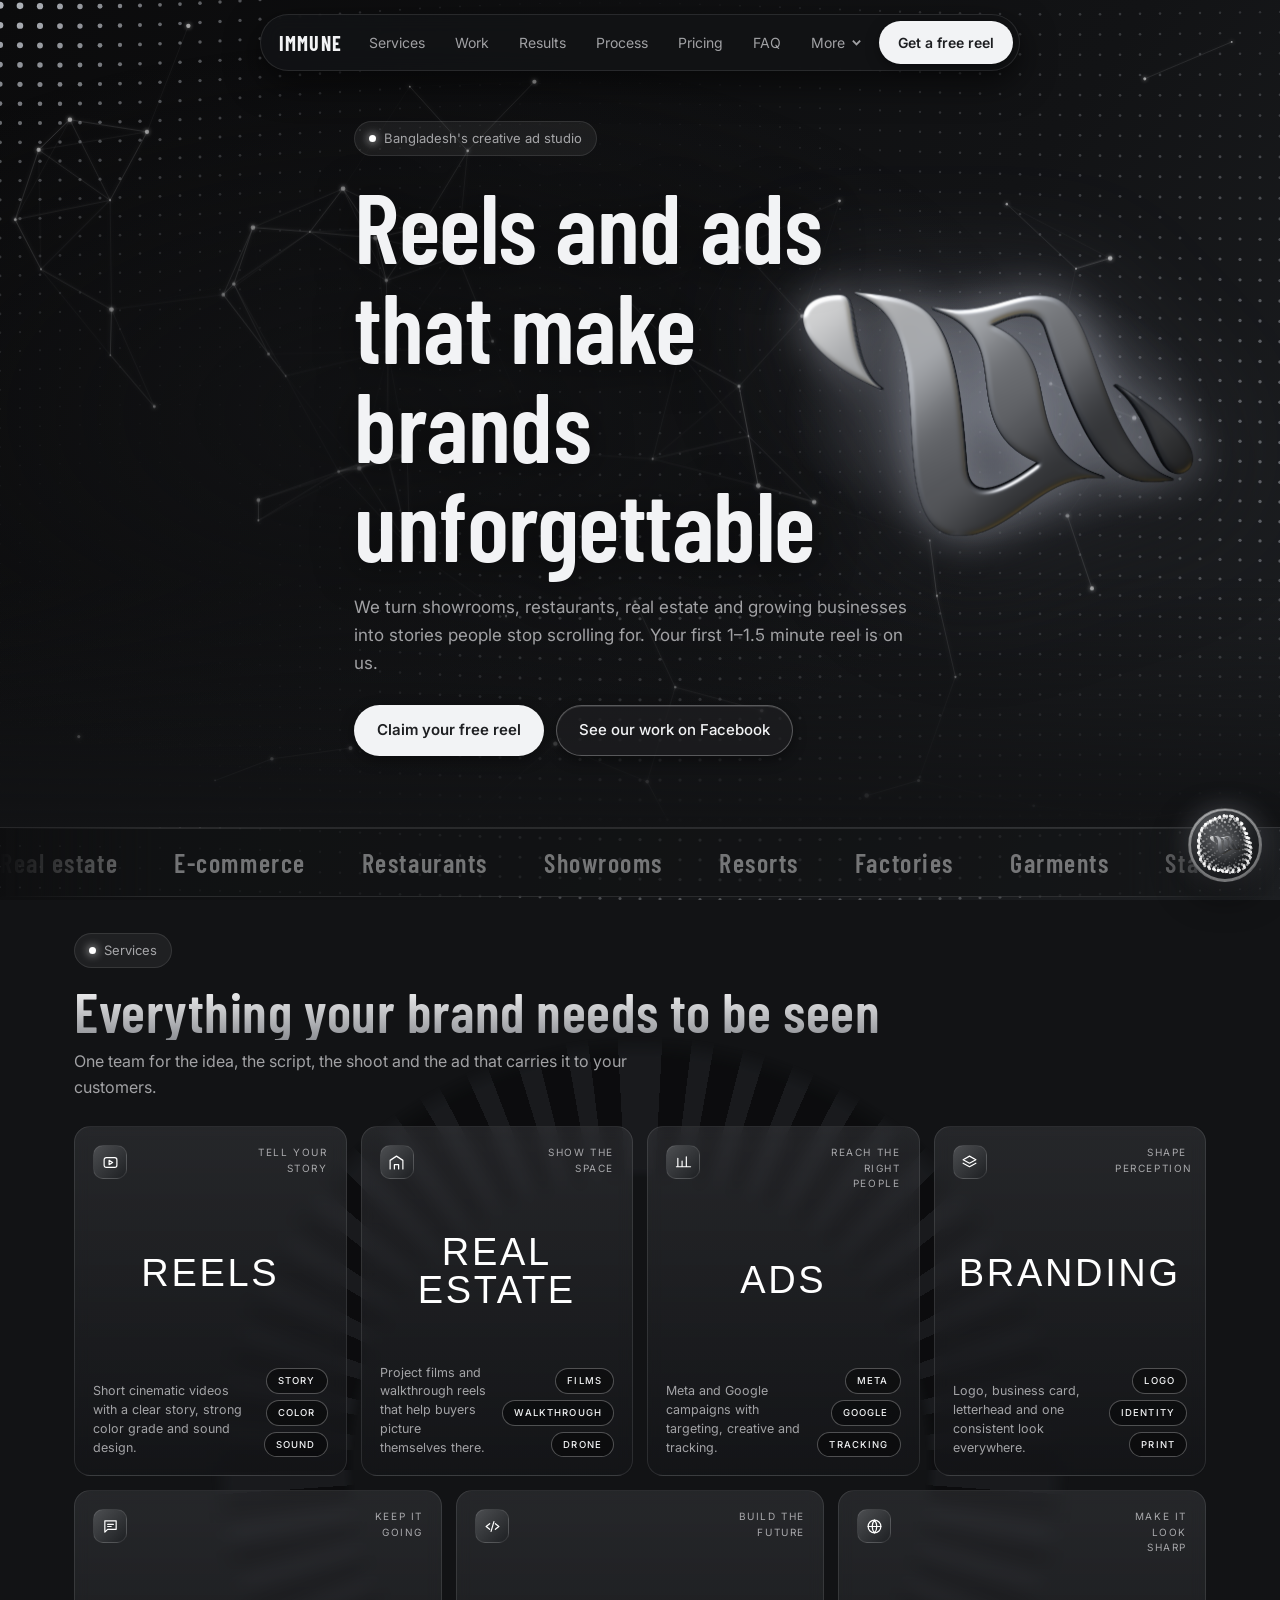
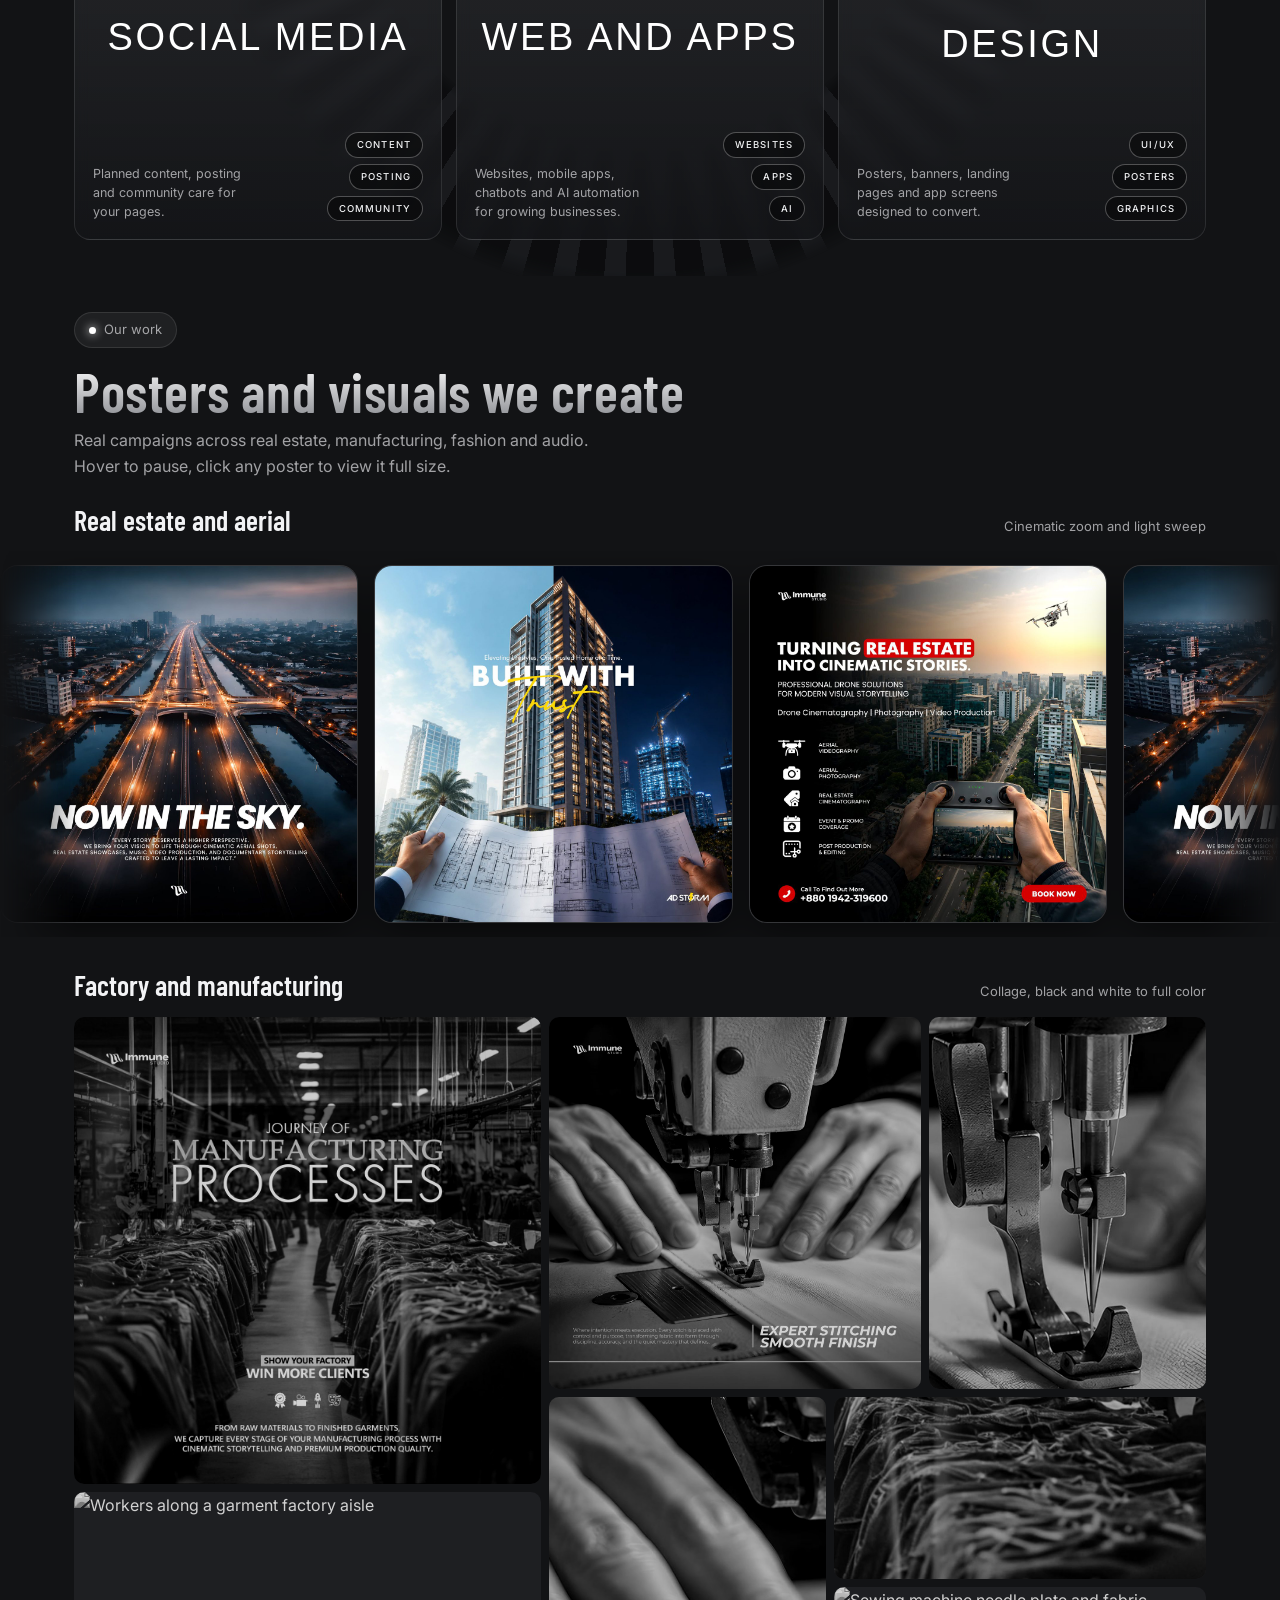
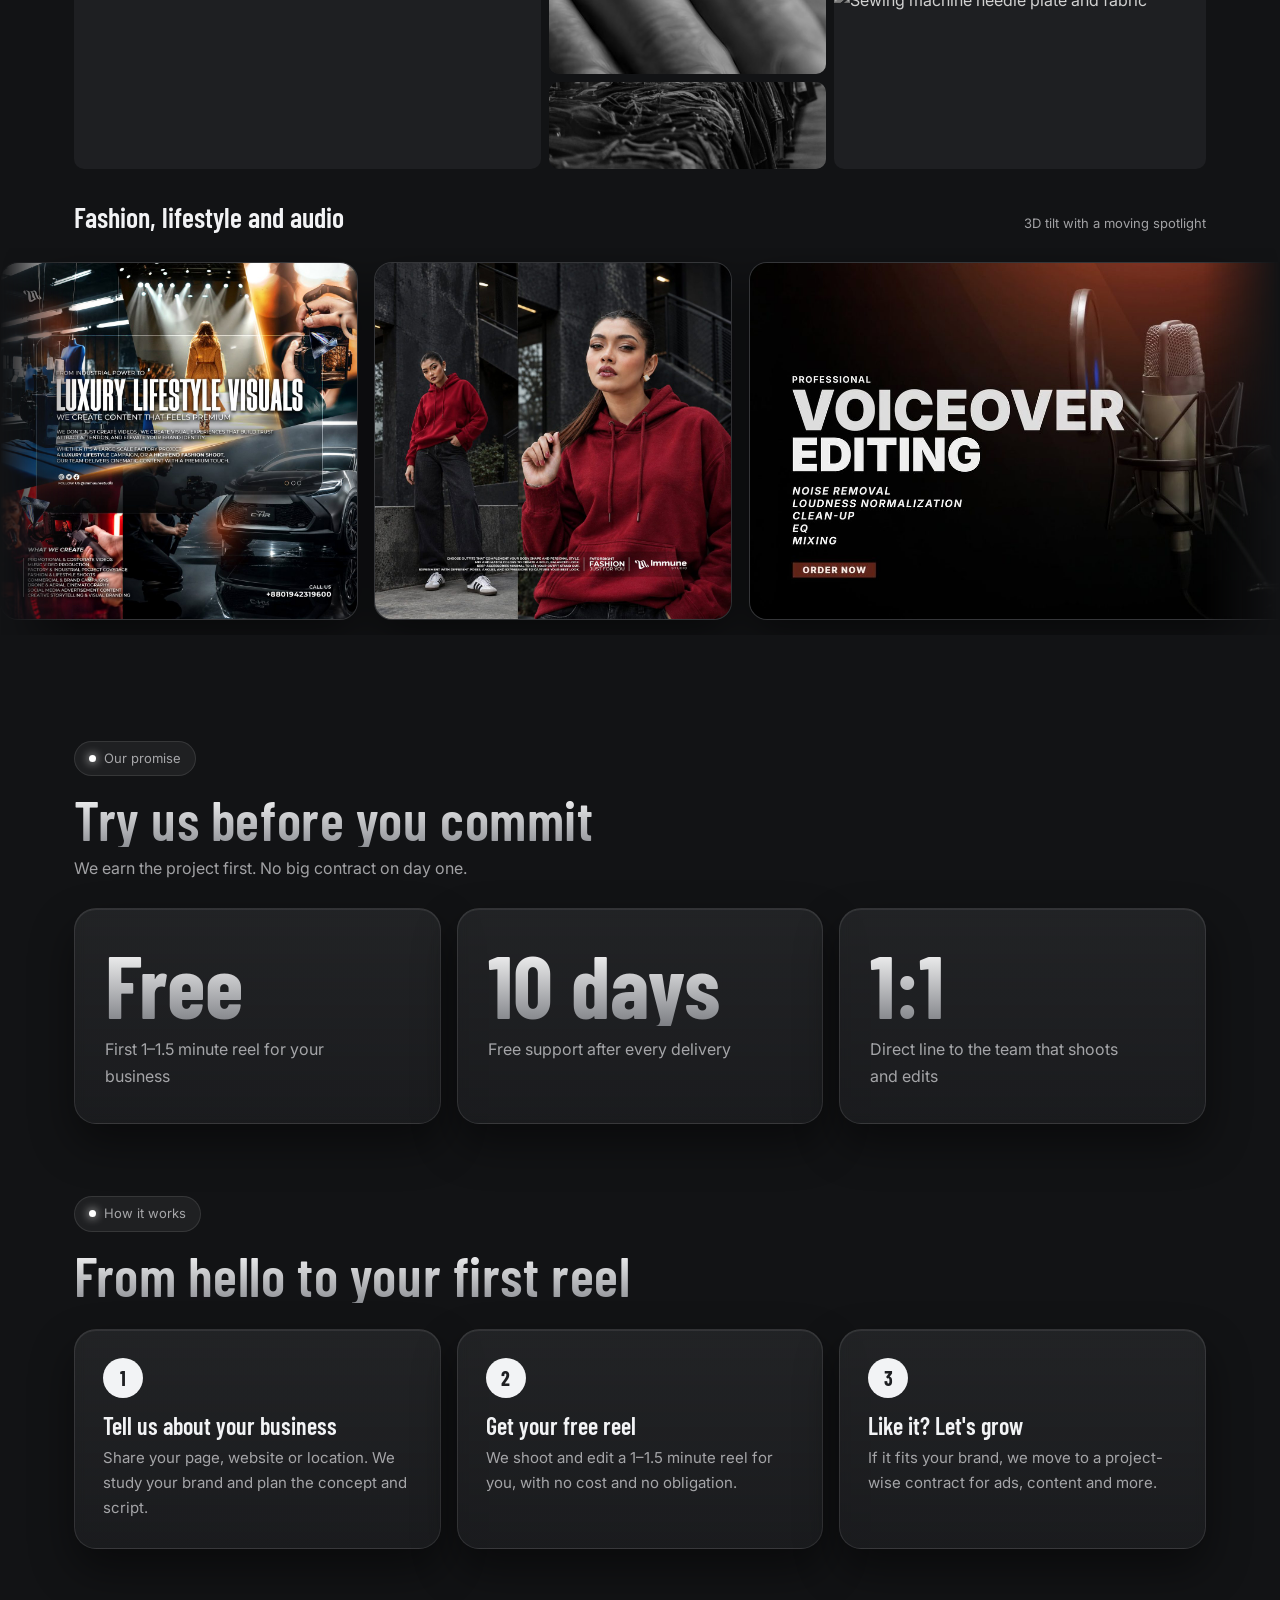
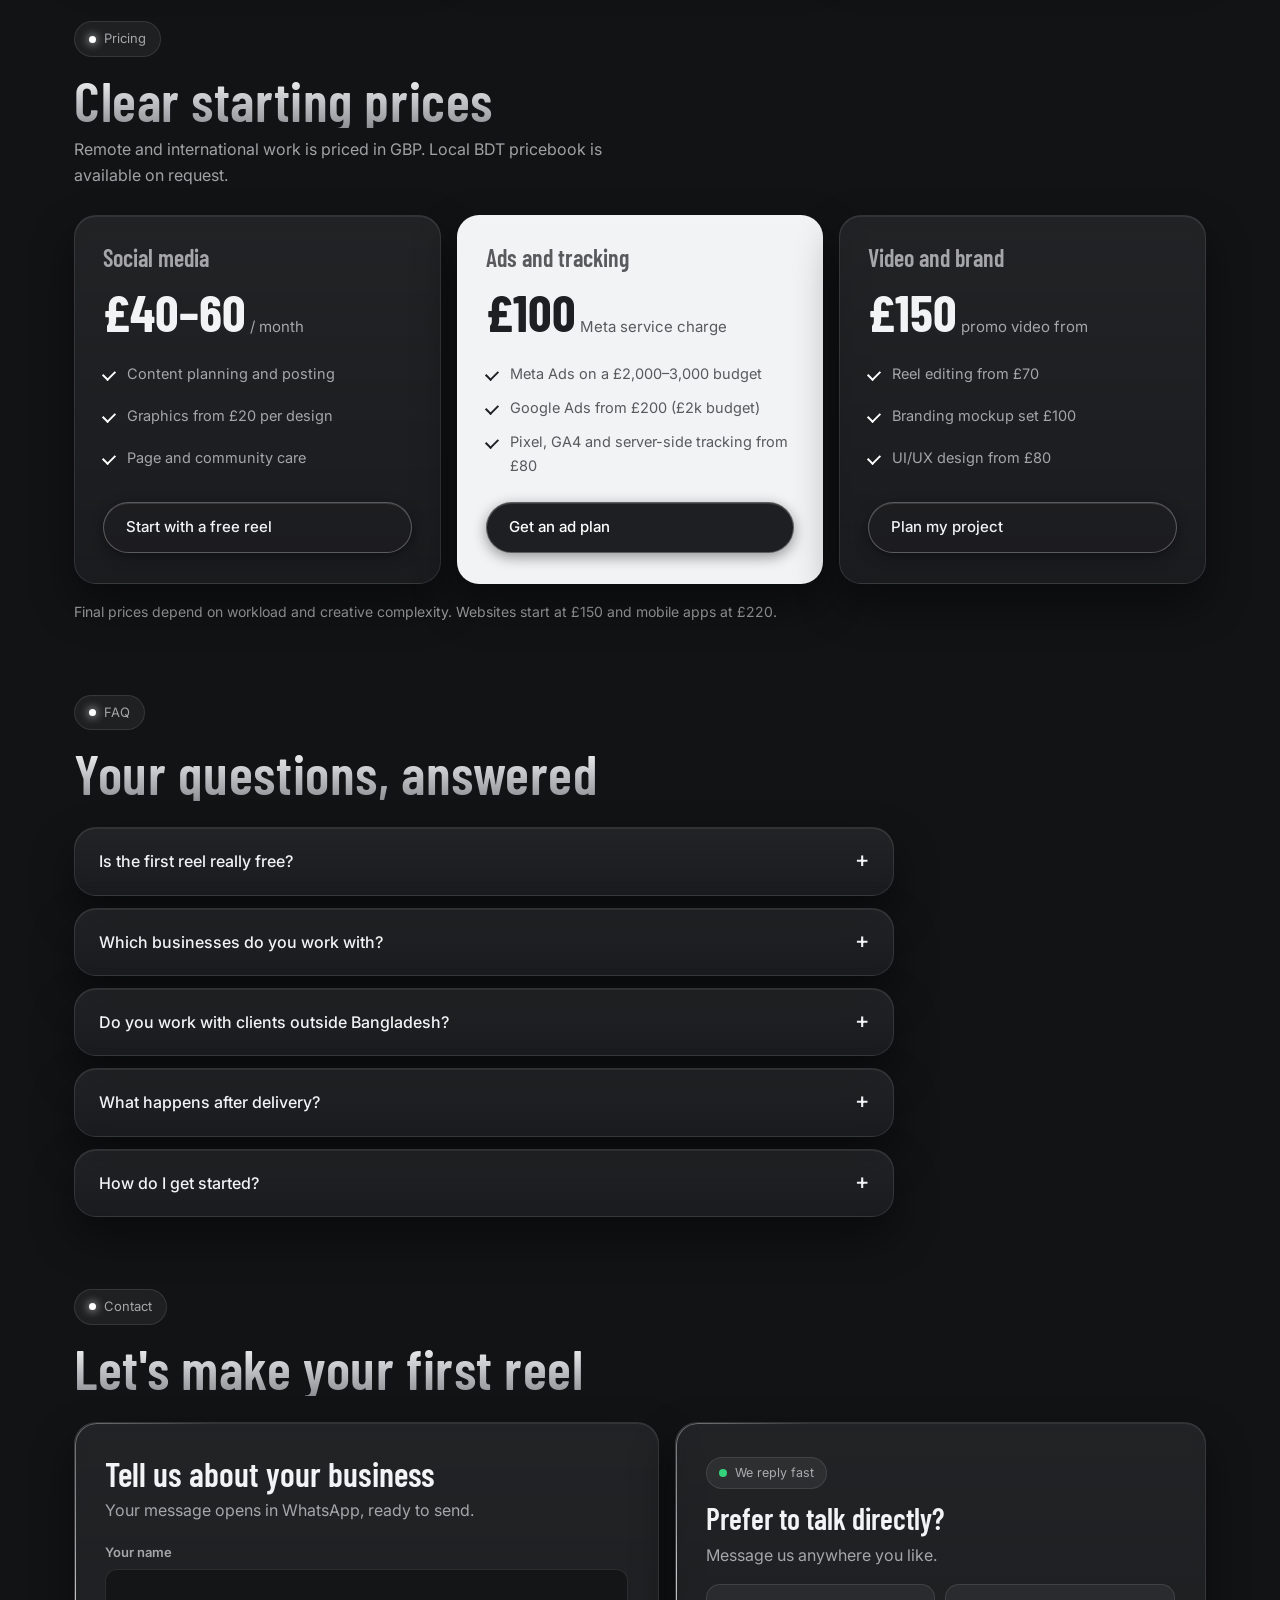
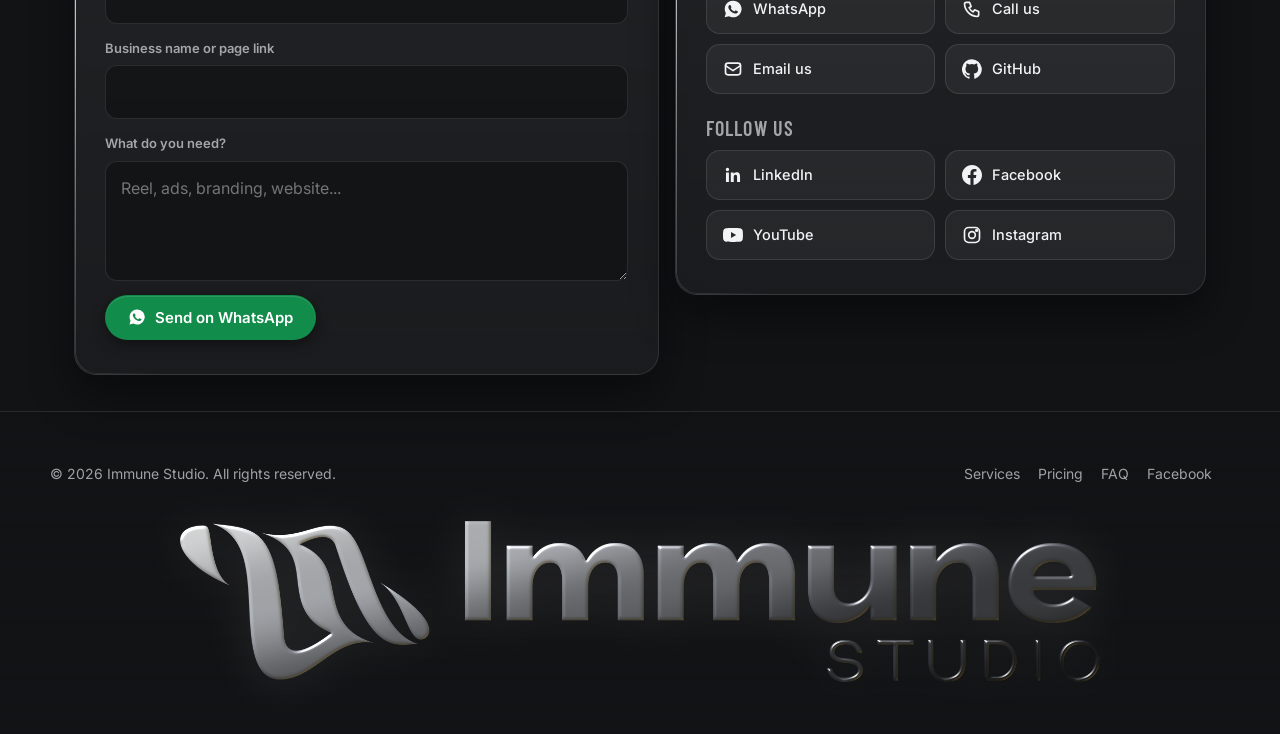
==== commit b060b147: "Add files via upload" ====
--- a/index.html
+++ b/index.html
@@ -36,18 +36,16 @@
 <div class="marq" aria-label="Industries we work with"><div class="track" id="track"></div></div>
 
 <main>
-<section id="services"><div class="wrap">
-  <div class="sh rv"><span class="tag"><i></i>Services</span><h2>Everything your brand needs to be seen</h2><p>One team for the idea, the script, the shoot and the ad that carries it to your customers.</p></div>
-  <div class="bento">
-    <article class="g card w rv"><div class="ic"><svg viewBox="0 0 24 24"><rect x="3" y="5" width="18" height="14" rx="3"/><path d="m10 9 5 3-5 3z"/></svg></div><h3>Reels and storytelling videos</h3><p>Short, cinematic videos with a clear story, strong color grade and sound design that fits your brand.</p></article>
-    <article class="g card w rv"><div class="ic"><svg viewBox="0 0 24 24"><path d="M3 21V9l9-6 9 6v12M9 21v-6h6v6"/></svg></div><h3>Real estate ad marketing</h3><p>Project films, walkthrough reels and campaigns that help buyers picture themselves in the space.</p></article>
-    <article class="g card rv"><div class="ic"><svg viewBox="0 0 24 24"><path d="M4 18V6M10 18V10M16 18V4M22 18H2"/></svg></div><h3>Meta and Google ads</h3><p>Campaign setup, targeting, creative and tracking, so your budget brings real enquiries.</p></article>
-    <article class="g card rv"><div class="ic"><svg viewBox="0 0 24 24"><path d="M12 3 3 8l9 5 9-5zM3 13l9 5 9-5"/></svg></div><h3>Brand promotion</h3><p>Logo, business card, letterhead and a consistent look across every place customers meet you.</p></article>
-    <article class="g card rv"><div class="ic"><svg viewBox="0 0 24 24"><path d="M4 4h16v12H8l-4 4zM8 9h8M8 12h5"/></svg></div><h3>Social media management</h3><p>Planned content, posting and community care for your pages, month after month.</p></article>
-    <article class="g card w rv"><div class="ic"><svg viewBox="0 0 24 24"><path d="m8 8-5 4 5 4M16 8l5 4-5 4M14 5l-4 14"/></svg></div><h3>Websites, apps and AI automation</h3><p>Custom websites, mobile apps, chatbots and WhatsApp automation for e-commerce, SMEs and startups.</p></article>
-    <article class="g card w rv"><div class="ic"><svg viewBox="0 0 24 24"><circle cx="12" cy="12" r="9"/><path d="M12 3a14 14 0 0 1 0 18M12 3a14 14 0 0 0 0 18M3 12h18"/></svg></div><h3>UI/UX and graphic design</h3><p>Posters, banners, landing pages and app screens designed to look sharp and convert.</p></article>
-  </div>
-</div></section>
+<section id="services" class="svc-sec"><div class="svc-bg" aria-hidden="true"></div><div class="wrap"><div class="sh rv"><span class="tag"><i></i>Services</span><h2>Everything your brand needs to be seen</h2><p>One team for the idea, the script, the shoot and the ad that carries it to your customers.</p></div>
+<div class="svg">
+<article class="sv rv"><div class="sv-top"><span class="ic"><svg viewBox="0 0 24 24"><rect x="3" y="5" width="18" height="14" rx="3"/><path d="m10 9 5 3-5 3z"/></svg></span><small>Tell your story</small></div><h3>Reels</h3><div class="sv-bot"><p>Short cinematic videos with a clear story, strong color grade and sound design.</p><span class="pills"><b>Story</b><b>Color</b><b>Sound</b></span></div></article>
+<article class="sv rv"><div class="sv-top"><span class="ic"><svg viewBox="0 0 24 24"><path d="M3 21V9l9-6 9 6v12M9 21v-6h6v6"/></svg></span><small>Show the space</small></div><h3>Real estate</h3><div class="sv-bot"><p>Project films and walkthrough reels that help buyers picture themselves there.</p><span class="pills"><b>Films</b><b>Walkthrough</b><b>Drone</b></span></div></article>
+<article class="sv rv"><div class="sv-top"><span class="ic"><svg viewBox="0 0 24 24"><path d="M4 18V6M10 18V10M16 18V4M22 18H2"/></svg></span><small>Reach the right people</small></div><h3>Ads</h3><div class="sv-bot"><p>Meta and Google campaigns with targeting, creative and tracking.</p><span class="pills"><b>Meta</b><b>Google</b><b>Tracking</b></span></div></article>
+<article class="sv rv"><div class="sv-top"><span class="ic"><svg viewBox="0 0 24 24"><path d="M12 3 3 8l9 5 9-5zM3 13l9 5 9-5"/></svg></span><small>Shape perception</small></div><h3>Branding</h3><div class="sv-bot"><p>Logo, business card, letterhead and one consistent look everywhere.</p><span class="pills"><b>Logo</b><b>Identity</b><b>Print</b></span></div></article>
+<article class="sv rv"><div class="sv-top"><span class="ic"><svg viewBox="0 0 24 24"><path d="M4 4h16v12H8l-4 4zM8 9h8M8 12h5"/></svg></span><small>Keep it going</small></div><h3>Social media</h3><div class="sv-bot"><p>Planned content, posting and community care for your pages.</p><span class="pills"><b>Content</b><b>Posting</b><b>Community</b></span></div></article>
+<article class="sv rv"><div class="sv-top"><span class="ic"><svg viewBox="0 0 24 24"><path d="m8 8-5 4 5 4M16 8l5 4-5 4M14 5l-4 14"/></svg></span><small>Build the future</small></div><h3>Web and apps</h3><div class="sv-bot"><p>Websites, mobile apps, chatbots and AI automation for growing businesses.</p><span class="pills"><b>Websites</b><b>Apps</b><b>AI</b></span></div></article>
+<article class="sv rv"><div class="sv-top"><span class="ic"><svg viewBox="0 0 24 24"><circle cx="12" cy="12" r="9"/><path d="M12 3a14 14 0 0 1 0 18M12 3a14 14 0 0 0 0 18M3 12h18"/></svg></span><small>Make it look sharp</small></div><h3>Design</h3><div class="sv-bot"><p>Posters, banners, landing pages and app screens designed to convert.</p><span class="pills"><b>UI/UX</b><b>Posters</b><b>Graphics</b></span></div></article>
+</div></div></section>
 
 <section id="work"><div class="wrap"><div class="sh rv"><span class="tag"><i></i>Our work</span><h2>Posters and visuals we create</h2><p>Real campaigns across real estate, manufacturing, fashion and audio. Hover to pause, click any poster to view it full size.</p></div></div>
 <div class="wrow fx-cine rv"><div class="wrap whead"><h3>Real estate and aerial</h3><span>Cinematic zoom and light sweep</span></div><div class="wview"><div class="wtrack" style="--d:55s">
@@ -58,10 +56,12 @@
 <div class="wrow fx-ind rv"><div class="wrap whead"><h3>Factory and manufacturing</h3><span>Collage, black and white to full color</span></div><div class="wrap"><div class="cg">
 <figure class="ct t1" style="--i:0"><img src="assets/works/manufacturing-journey.jpg" alt="Journey of manufacturing processes poster" loading="lazy"><figcaption>Factory process film</figcaption></figure>
 <figure class="ct t2" style="--i:1"><img src="assets/works/expert-stitching.jpg" alt="Expert stitching garment factory poster" loading="lazy"><figcaption>Garment stitching</figcaption></figure>
-<figure class="ct t3" style="--i:2"><img src="assets/works/collage-strip.jpg" alt="Rows of denim in a garment factory" loading="lazy"><figcaption>Denim production</figcaption></figure>
-<figure class="ct t4" style="--i:3"><img src="assets/works/collage-needle.jpg" alt="Close-up of an industrial sewing needle" loading="lazy"><figcaption>Precision stitching</figcaption></figure>
+<figure class="ct t3" style="--i:2"><img src="assets/works/collage-needle.jpg" alt="Close-up of an industrial sewing needle" loading="lazy"><figcaption>Precision stitching</figcaption></figure>
+<figure class="ct t4" style="--i:3"><img src="assets/works/collage-workers.jpg" alt="Workers along a garment factory aisle" loading="lazy"><figcaption>The factory floor</figcaption></figure>
 <figure class="ct t5" style="--i:4"><img src="assets/works/collage-hands.jpg" alt="Hands guiding fabric through a sewing machine" loading="lazy"><figcaption>Craftsmanship</figcaption></figure>
-<figure class="ct t6" style="--i:5"><img src="assets/works/collage-denim.jpg" alt="Piles of denim on a factory floor" loading="lazy"><figcaption>Factory floor</figcaption></figure>
+<figure class="ct t6" style="--i:5"><img src="assets/works/collage-denim.jpg" alt="Piles of denim in a factory" loading="lazy"><figcaption>Denim production</figcaption></figure>
+<figure class="ct t7" style="--i:6"><img src="assets/works/collage-fabric.jpg" alt="Sewing machine needle plate and fabric" loading="lazy"><figcaption>Clean finishing</figcaption></figure>
+<figure class="ct t8" style="--i:7"><img src="assets/works/collage-strip.jpg" alt="Rows of denim in a garment factory" loading="lazy"><figcaption>Row by row</figcaption></figure>
 </div></div></div>
 <div class="wrow fx-fash rv"><div class="wrap whead"><h3>Fashion, lifestyle and audio</h3><span>3D tilt with a moving spotlight</span></div><div class="wview"><div class="wtrack" style="--d:58s">
 <figure class="wc"><img src="assets/works/luxury-lifestyle.jpg" alt="Luxury lifestyle visuals service poster" width="1200" height="1200" loading="lazy"><figcaption>Luxury lifestyle</figcaption></figure>
@@ -112,18 +112,34 @@
 <section id="contact"><div class="wrap">
   <div class="sh rv"><span class="tag"><i></i>Contact</span><h2>Let's make your first reel</h2></div>
   <div class="contact">
-    <form class="g form rv" id="cf">
+    <form class="g form glowb rv" id="cf">
       <h3>Tell us about your business</h3><p>Your message opens in WhatsApp, ready to send.</p>
       <div class="field"><label for="n">Your name</label><input id="n" required autocomplete="name"></div>
       <div class="field"><label for="b">Business name or page link</label><input id="b" required></div>
       <div class="field"><label for="m">What do you need?</label><textarea id="m" placeholder="Reel, ads, branding, website..."></textarea></div>
-      <button class="btn wa" type="submit"><svg viewBox="0 0 24 24"><path d="M12 2a10 10 0 0 0-8.6 15L2 22l5.2-1.4A10 10 0 1 0 12 2zm5.3 14.2c-.2.6-1.3 1.2-1.8 1.2-.5.1-1 .2-3.3-.7-2.8-1.1-4.5-3.9-4.7-4.1-.1-.2-1.1-1.5-1.1-2.8s.7-2 1-2.3c.2-.3.5-.3.7-.3h.5c.2 0 .4 0 .6.5l.8 2c.1.2.1.4 0 .5l-.4.6c-.1.2-.3.3-.1.6.2.3.8 1.3 1.7 2.1 1.1 1 2 1.3 2.3 1.4.3.1.4.1.6-.1l.8-1c.2-.3.4-.2.6-.1l1.9.9c.3.1.5.2.5.4.1.1.1.7-.1 1.3z"/></svg>Send on WhatsApp</button>
+      <button class="btn wa shine" type="submit"><svg viewBox="0 0 24 24"><path d="M12 2a10 10 0 0 0-8.6 15L2 22l5.2-1.4A10 10 0 1 0 12 2zm5.3 14.2c-.2.6-1.3 1.2-1.8 1.2-.5.1-1 .2-3.3-.7-2.8-1.1-4.5-3.9-4.7-4.1-.1-.2-1.1-1.5-1.1-2.8s.7-2 1-2.3c.2-.3.5-.3.7-.3h.5c.2 0 .4 0 .6.5l.8 2c.1.2.1.4 0 .5l-.4.6c-.1.2-.3.3-.1.6.2.3.8 1.3 1.7 2.1 1.1 1 2 1.3 2.3 1.4.3.1.4.1.6-.1l.8-1c.2-.3.4-.2.6-.1l1.9.9c.3.1.5.2.5.4.1.1.1.7-.1 1.3z"/></svg>Send on WhatsApp</button>
     </form>
-    <div class="g direct rv">
-      <h3>Prefer to talk directly?</h3><p>We reply fast. Message us anywhere you like.</p>
-      <a class="btn wa" href="https://wa.me/8801942319600" target="_blank" rel="noopener">WhatsApp +880 1942-319600</a>
-      <a class="btn" href="tel:+8801942319600">Call +880 1942-319600</a>
-      <a class="btn" href="https://www.facebook.com/share/1UAmAy9J2i/" target="_blank" rel="noopener">Immune Studio on Facebook</a>
+    <div class="g direct glowb rv">
+      <span class="live"><i></i>We reply fast</span>
+      <h3>Prefer to talk directly?</h3><p>Message us anywhere you like.</p>
+      <div class="sgrid">
+      <a class="sb s-wa" href="https://wa.me/8801942319600" target="_blank" rel="noopener"><svg viewBox="0 0 24 24"><path d="M12 2a10 10 0 0 0-8.6 15L2 22l5.2-1.4A10 10 0 1 0 12 2zm5.3 14.2c-.2.6-1.3 1.2-1.8 1.2-.5.1-1 .2-3.3-.7-2.8-1.1-4.5-3.9-4.7-4.1-.1-.2-1.1-1.5-1.1-2.8s.7-2 1-2.3c.2-.3.5-.3.7-.3h.5c.2 0 .4 0 .6.5l.8 2c.1.2.1.4 0 .5l-.4.6c-.1.2-.3.3-.1.6.2.3.8 1.3 1.7 2.1 1.1 1 2 1.3 2.3 1.4.3.1.4.1.6-.1l.8-1c.2-.3.4-.2.6-.1l1.9.9c.3.1.5.2.5.4.1.1.1.7-.1 1.3z"/></svg><span>WhatsApp</span></a>
+      <a class="sb s-call" href="tel:+8801942319600" target="_blank" rel="noopener"><svg class="st" viewBox="0 0 24 24"><path d="M5 4h4l2 5-2.5 1.5a11 11 0 0 0 5 5L15 13l5 2v4a2 2 0 0 1-2 2A16 16 0 0 1 3 6a2 2 0 0 1 2-2z"/></svg><span>Call us</span></a>
+      <!-- ADD YOUR EMAIL: replace YOUR-EMAIL@YOUR-DOMAIN.com -->
+      <a class="sb s-mail" href="mailto:YOUR-EMAIL@YOUR-DOMAIN.com"><svg class="st" viewBox="0 0 24 24"><rect x="3" y="5" width="18" height="14" rx="3"/><path d="m3 8 9 6 9-6"/></svg><span>Email us</span></a>
+      <!-- ADD YOUR GITHUB LINK: replace YOUR-GITHUB-USERNAME -->
+      <a class="sb s-gh" href="https://github.com/YOUR-GITHUB-USERNAME" target="_blank" rel="noopener"><svg viewBox="0 0 24 24"><path d="M12 .3a12 12 0 0 0-3.8 23.4c.6.1.8-.3.8-.6v-2c-3.3.7-4-1.6-4-1.6-.6-1.4-1.4-1.8-1.4-1.8-1-.7.1-.7.1-.7 1.2.1 1.8 1.2 1.8 1.2 1 1.8 2.8 1.3 3.5 1 .1-.8.4-1.3.7-1.6-2.7-.3-5.5-1.3-5.5-5.9 0-1.3.5-2.4 1.2-3.2-.1-.3-.5-1.5.1-3.2 0 0 1-.3 3.3 1.2a11.5 11.5 0 0 1 6 0c2.3-1.5 3.3-1.2 3.3-1.2.7 1.7.2 2.9.1 3.2.8.8 1.2 1.9 1.2 3.2 0 4.6-2.8 5.6-5.5 5.9.4.4.8 1.1.8 2.2v3.3c0 .3.2.7.8.6A12 12 0 0 0 12 .3z"/></svg><span>GitHub</span></a>
+      </div>
+      <h4>Follow us</h4>
+      <div class="sgrid">
+      <!-- ADD YOUR LINKEDIN LINK -->
+      <a class="sb s-in" href="https://www.linkedin.com/company/YOUR-LINKEDIN-PAGE" target="_blank" rel="noopener"><svg viewBox="0 0 24 24"><path d="M20.45 20.45h-3.56v-5.57c0-1.33-.03-3.04-1.85-3.04-1.86 0-2.14 1.45-2.14 2.94v5.67H9.35V9h3.41v1.56h.05c.48-.9 1.64-1.85 3.37-1.85 3.6 0 4.27 2.37 4.27 5.46v6.28zM5.34 7.43a2.06 2.06 0 1 1 0-4.12 2.06 2.06 0 0 1 0 4.12zM7.12 20.45H3.56V9h3.56v11.45z"/></svg><span>LinkedIn</span></a>
+      <a class="sb s-fb" href="https://www.facebook.com/share/1UAmAy9J2i/" target="_blank" rel="noopener"><svg viewBox="0 0 24 24"><path d="M24 12.07C24 5.4 18.63 0 12 0S0 5.4 0 12.07C0 18.1 4.39 23.1 10.13 24v-8.44H7.08v-3.49h3.05V9.41c0-3.02 1.79-4.7 4.53-4.7 1.31 0 2.69.24 2.69.24v2.97h-1.52c-1.49 0-1.96.93-1.96 1.89v2.26h3.33l-.53 3.49h-2.8V24C19.61 23.1 24 18.1 24 12.07z"/></svg><span>Facebook</span></a>
+      <!-- ADD YOUR YOUTUBE LINK -->
+      <a class="sb s-yt" href="https://www.youtube.com/@YOUR-CHANNEL" target="_blank" rel="noopener"><svg viewBox="0 0 24 24"><path d="M23.5 6.2a3 3 0 0 0-2.1-2.1C19.5 3.6 12 3.6 12 3.6s-7.5 0-9.4.5A3 3 0 0 0 .5 6.2C0 8.1 0 12 0 12s0 3.9.5 5.8a3 3 0 0 0 2.1 2.1c1.9.5 9.4.5 9.4.5s7.5 0 9.4-.5a3 3 0 0 0 2.1-2.1c.5-1.9.5-5.8.5-5.8s0-3.9-.5-5.8zM9.6 15.6V8.4l6.2 3.6-6.2 3.6z"/></svg><span>YouTube</span></a>
+      <!-- ADD YOUR INSTAGRAM LINK -->
+      <a class="sb s-ig" href="https://www.instagram.com/YOUR-INSTAGRAM-USERNAME" target="_blank" rel="noopener"><svg class="st" viewBox="0 0 24 24"><rect x="3" y="3" width="18" height="18" rx="5"/><circle cx="12" cy="12" r="4"/><circle cx="17.5" cy="6.5" r="1"/></svg><span>Instagram</span></a>
+      </div>
     </div>
   </div>
 </div></section>
--- a/global.css
+++ b/global.css
@@ -243,29 +243,89 @@
 @media(prefers-reduced-motion:reduce){.nm b{transform:none;animation:none}.art{clip-path:none;animation:none}.art img{transform:none;animation:none}.art::before{display:none}.role,.tmtext p,.tmtext .cta-row,.chip3d{opacity:1;animation:none}.stage,.orbit{animation:none}}
 
 /* ---------- factory collage ---------- */
-.cg{--u:calc((min(100vw,1180px) - 180px) / 12);display:grid;grid-template-columns:repeat(12,1fr);grid-auto-rows:var(--u);gap:12px}
-.ct{position:relative;margin:0;border-radius:18px;overflow:hidden;border:1px solid var(--line);background:var(--c4);cursor:zoom-in;opacity:0;box-shadow:0 18px 40px rgba(0,0,0,.5);transition:transform .35s,box-shadow .35s,border-color .35s}
-.rv.in .ct{opacity:1;animation:pop .8s calc(var(--i,0) * .1s) cubic-bezier(.2,.8,.2,1) backwards}
-@keyframes pop{from{opacity:0;transform:scale(.9) translateY(18px)}}
-.ct img{display:block;width:100%;height:100%;object-fit:cover;filter:grayscale(1) contrast(1.1) brightness(.8);transition:filter .6s,transform .8s cubic-bezier(.2,.8,.2,1)}
-.ct:hover{transform:translateY(-6px);z-index:2;border-color:rgba(255,255,255,.35);box-shadow:0 26px 60px rgba(0,0,0,.7)}
+.cg{--g:8px;--u:calc((min(100vw,1180px) - 48px - 11 * var(--g)) / 12);display:grid;grid-template-columns:repeat(12,1fr);grid-auto-rows:var(--u);gap:var(--g)}
+.ct{position:relative;margin:0;border-radius:10px;overflow:hidden;background:var(--c4);cursor:zoom-in;opacity:0;transition:transform .35s,box-shadow .35s}
+.rv.in .ct{opacity:1;animation:pop .8s calc(var(--i,0) * .09s) cubic-bezier(.2,.8,.2,1) backwards}
+@keyframes pop{from{opacity:0;transform:scale(.92) translateY(18px)}}
+.ct img{display:block;width:100%;height:100%;object-fit:cover;filter:grayscale(1) contrast(1.1) brightness(.82);transition:filter .6s,transform .8s cubic-bezier(.2,.8,.2,1)}
+.ct:hover{z-index:2;transform:scale(1.025);box-shadow:0 22px 56px rgba(0,0,0,.75)}
 .ct:hover img{filter:none;transform:scale(1.06)}
 .ct figcaption{position:absolute;left:12px;bottom:12px;padding:5px 11px;border-radius:999px;font-size:12.5px;background:rgba(18,19,21,.8);backdrop-filter:blur(6px);border:1px solid var(--line);opacity:0;transform:translateY(8px);transition:.35s}
 .ct:hover figcaption{opacity:1;transform:none}
-.t1{grid-area:1/1/5/5}.t2{grid-area:1/5/4/8}.t3{grid-area:4/5/5/8}.t4{grid-area:1/8/5/10}.t5{grid-area:1/10/3/13}.t6{grid-area:3/10/5/13}
-@media(max-width:800px){.cg{grid-template-columns:repeat(2,1fr);grid-auto-rows:150px}.ct{grid-area:auto!important}.t1{grid-column:span 2!important;grid-row:span 2!important}.t3{grid-column:span 2!important}}
+.t1{grid-area:1/1/6/6}.t2{grid-area:1/6/5/10}.t3{grid-area:1/10/5/13}.t4{grid-area:6/1/9/6}.t5{grid-area:5/6/8/9}.t6{grid-area:5/9/7/13}.t7{grid-area:7/9/9/13}.t8{grid-area:8/6/9/9}
+@media(max-width:800px){.cg{grid-template-columns:repeat(2,1fr);grid-auto-rows:170px}.ct{grid-area:auto!important}.t1{grid-column:span 2!important;grid-row:span 2!important}.t4,.t7,.t8{grid-column:span 2!important}}
 @media(prefers-reduced-motion:reduce){.ct{opacity:1}.rv.in .ct{animation:none}}
+
+/* ---------- services cards ---------- */
+.svc-sec{position:relative;overflow:hidden}
+.svc-sec .wrap{position:relative;z-index:1}
+.svc-bg{position:absolute;left:50%;top:58%;width:min(1100px,130vw);aspect-ratio:1;transform:translate(-50%,-50%);border-radius:50%;opacity:.55;pointer-events:none;background:repeating-conic-gradient(#202226 0 3deg,#08090a 3deg 7deg);-webkit-mask-image:radial-gradient(closest-side,transparent 52%,#000 54%,#000 74%,transparent 78%);mask-image:radial-gradient(closest-side,transparent 52%,#000 54%,#000 74%,transparent 78%);animation:rot 90s linear infinite}
+.svg{display:grid;grid-template-columns:repeat(12,minmax(0,1fr));gap:14px}
+.sv{grid-column:span 3;position:relative;min-height:350px;padding:18px;display:flex;flex-direction:column;justify-content:space-between;border-radius:16px;border:1px solid var(--line);background:linear-gradient(180deg,rgba(80,82,87,.32),rgba(20,21,24,.84));backdrop-filter:blur(8px);overflow:hidden;transition:transform .3s,border-color .3s,box-shadow .3s}
+.sv:nth-child(n+5){grid-column:span 4}
+.sv::before{content:"";position:absolute;inset:0;background:radial-gradient(260px circle at 50% 0,rgba(255,255,255,.12),transparent 70%);opacity:0;transition:opacity .4s;pointer-events:none}
+.sv:hover{transform:translateY(-6px);border-color:rgba(255,255,255,.38);box-shadow:0 26px 56px rgba(0,0,0,.65)}
+.sv:hover::before{opacity:1}
+.sv-top{display:flex;justify-content:space-between;align-items:flex-start;gap:10px}
+.sv .ic{width:34px;height:34px;border-radius:10px}.sv .ic svg{width:17px;height:17px}
+.sv-top small{text-align:right;font-size:10px;line-height:1.55;letter-spacing:.16em;text-transform:uppercase;color:var(--mute);max-width:12ch}
+.sv h3{margin:auto 0;text-align:center;font-size:clamp(28px,3vw,38px);font-weight:500;letter-spacing:.07em;text-transform:uppercase;color:#fff}
+.sv-bot{display:flex;justify-content:space-between;align-items:flex-end;gap:12px}
+.sv-bot p{font-size:12.5px;line-height:1.5;color:var(--mute);max-width:21ch}
+.pills{display:grid;gap:6px;justify-items:end}
+.pills b{font-weight:500;font-size:9.5px;letter-spacing:.12em;text-transform:uppercase;padding:4px 11px;border-radius:999px;border:1px solid rgba(255,255,255,.28);background:rgba(0,0,0,.4)}
+@media(max-width:1000px){.sv,.sv:nth-child(n+5){grid-column:span 6}.sv:last-child{grid-column:span 12}}
+@media(max-width:560px){.sv,.sv:nth-child(n+5),.sv:last-child{grid-column:span 12}.sv{min-height:300px}}
+
+/* ---------- contact ---------- */
+@property --a{syntax:'<angle>';inherits:false;initial-value:0deg}
+@keyframes ang{to{--a:360deg}}
+.glowb{position:relative}
+.glowb::before{content:"";position:absolute;inset:0;border-radius:inherit;padding:1px;pointer-events:none;background:conic-gradient(from var(--a),transparent 0 60%,rgba(255,255,255,.75) 80%,transparent 92%);-webkit-mask:linear-gradient(#000 0 0) content-box,linear-gradient(#000 0 0);-webkit-mask-composite:xor;mask-composite:exclude;animation:ang 7s linear infinite}
+.live{display:inline-flex;align-items:center;gap:8px;padding:5px 12px;border-radius:999px;font-size:12.5px;color:var(--mute);background:rgba(255,255,255,.06);border:1px solid var(--line);margin-bottom:14px}
+.live i{width:8px;height:8px;border-radius:50%;background:#34d27b;box-shadow:0 0 0 0 rgba(52,210,123,.6);animation:livep 2s infinite}
+@keyframes livep{70%{box-shadow:0 0 0 9px rgba(52,210,123,0)}100%{box-shadow:0 0 0 0 rgba(52,210,123,0)}}
+.rv.in .field{animation:fup .6s calc(.15s + var(--k,0) * .1s) cubic-bezier(.2,.8,.2,1) backwards}
+.field:nth-of-type(1){--k:0}.field:nth-of-type(2){--k:1}.field:nth-of-type(3){--k:2}
+@keyframes fup{from{opacity:0;transform:translateY(14px)}}
+.field input,.field textarea{transition:border-color .25s,box-shadow .25s,background .25s}
+.field input:focus,.field textarea:focus{outline:0;border-color:#fff;box-shadow:0 0 0 4px rgba(255,255,255,.1),0 0 24px rgba(255,255,255,.12);background:rgba(18,19,21,.95)}
+.field:focus-within label{color:#fff}
+.btn.shine{overflow:hidden}
+.btn.shine::after{content:"";position:absolute;top:0;bottom:0;width:60px;left:-80px;background:linear-gradient(100deg,transparent,rgba(255,255,255,.45),transparent);animation:shn 3.6s ease-in-out infinite}
+@keyframes shn{60%,100%{left:120%}}
+.direct h4{font:600 20px var(--display);letter-spacing:.06em;text-transform:uppercase;margin:22px 0 10px;color:var(--mute)}
+.sgrid{display:grid;grid-template-columns:repeat(2,minmax(0,1fr));gap:10px}
+.sb{--bc:#fff;--gl:rgba(255,255,255,.5);display:inline-flex;align-items:center;gap:10px;padding:12px 16px;border-radius:14px;border:1px solid var(--line);background:rgba(255,255,255,.05);color:var(--text);text-decoration:none;font-size:14.5px;font-weight:500;transition:transform .25s,background .25s,border-color .25s,box-shadow .25s,color .25s}
+.sb svg{width:20px;height:20px;flex:none;fill:currentColor;transition:transform .3s}
+.sb svg.st{fill:none;stroke:currentColor;stroke-width:2;stroke-linecap:round;stroke-linejoin:round}
+.sb:hover,.sb:focus-visible{transform:translateY(-4px) scale(1.03);background:var(--bc);border-color:var(--bc);color:#fff;box-shadow:0 12px 28px rgba(0,0,0,.5),0 0 20px var(--gl),0 0 50px var(--gl)}
+.sb:hover svg{transform:scale(1.18) rotate(-6deg)}
+.s-wa{--bc:#128c4a;--gl:rgba(37,211,102,.7)}.s-call{--bc:#1a9d5a;--gl:rgba(52,168,83,.7)}.s-mail{--bc:#ea4335;--gl:rgba(234,67,53,.75)}
+.s-gh{--bc:#f2f3f5;--gl:rgba(255,255,255,.6)}.s-gh:hover{color:#111}
+.s-in{--bc:#0a66c2;--gl:rgba(10,102,194,.85)}.s-fb{--bc:#1877f2;--gl:rgba(24,119,242,.85)}.s-yt{--bc:#ff0000;--gl:rgba(255,0,0,.75)}
+.s-ig{--bc:#ee2a7b;--gl:rgba(238,42,123,.75)}.s-ig:hover{background:linear-gradient(45deg,#f9ce34,#ee2a7b 50%,#6228d7);border-color:transparent}
+.tmtext .tm-soc{margin-top:16px;opacity:0;animation:fade .8s 1.4s forwards}
+@media(max-width:420px){.sgrid{grid-template-columns:1fr}}
+@media(prefers-reduced-motion:reduce){.svc-bg,.glowb::before,.btn.shine::after,.live i{animation:none}.rv.in .field{animation:none}.tmtext .tm-soc{opacity:1;animation:none}}
+
+/* ---------- nav hide on scroll ---------- */
+.nav{transition:transform .45s cubic-bezier(.2,.8,.2,1),opacity .35s}
+.nav.hide{transform:translateY(-140%);opacity:0;pointer-events:none}
+.nav.hide .pill{pointer-events:none}
+.nav.solid .pill{background:rgba(12,13,15,.94);box-shadow:0 14px 40px rgba(0,0,0,.65)}
 
 /* ---------- Immune chat assistant ---------- */
 .cb{--e:cubic-bezier(.2,.8,.2,1)}
-.cb-fab{position:fixed;right:18px;bottom:calc(18px + env(safe-area-inset-bottom,0px));z-index:80;width:64px;height:64px;border-radius:50%;border:1px solid rgba(255,255,255,.32);cursor:pointer;display:grid;place-items:center;background:radial-gradient(circle at 30% 22%,#505256,#1e2023 58%,#101113);box-shadow:0 12px 34px rgba(0,0,0,.65),0 0 26px rgba(235,240,255,.24),inset 0 1px 0 rgba(255,255,255,.28);transition:transform .25s}
+.cb-fab{position:fixed;right:18px;bottom:calc(18px + env(safe-area-inset-bottom,0px));z-index:80;width:74px;height:74px;border-radius:50%;border:1px solid rgba(255,255,255,.32);cursor:pointer;display:grid;place-items:center;background:radial-gradient(circle at 30% 22%,#505256,#1e2023 58%,#101113);box-shadow:0 12px 34px rgba(0,0,0,.65),0 0 26px rgba(235,240,255,.24),inset 0 1px 0 rgba(255,255,255,.28);transition:transform .25s}
 .cb-fab:hover{transform:scale(1.08)}
-.cb-fab img{width:38px;height:auto;filter:drop-shadow(0 0 8px rgba(255,255,255,.5));animation:cbwob 5s ease-in-out infinite}
+.cb-fab img{position:relative;z-index:1;width:30px;height:auto;filter:drop-shadow(0 0 8px rgba(255,255,255,.6))}
+.cb-orb{position:absolute;inset:0;width:100%;height:100%;border-radius:50%}
 .cb-fab::after{content:"";position:absolute;inset:0;border-radius:50%;border:2px solid rgba(255,255,255,.4);animation:cbping 2.8s ease-out infinite;pointer-events:none}
 .cb.open .cb-fab::after{display:none}
 @keyframes cbping{0%{transform:scale(1);opacity:.8}100%{transform:scale(1.5);opacity:0}}
 @keyframes cbwob{50%{transform:rotate(8deg) scale(1.06)}}
-.cb-panel{position:fixed;right:18px;bottom:calc(96px + env(safe-area-inset-bottom,0px));z-index:79;width:min(392px,calc(100vw - 24px));height:min(650px,calc(100dvh - 124px));display:flex;flex-direction:column;border-radius:28px;overflow:hidden;background:#101113;border:1px solid rgba(255,255,255,.14);box-shadow:0 40px 90px rgba(0,0,0,.78);opacity:0;visibility:hidden;transform:translateY(18px) scale(.94);transform-origin:bottom right;transition:opacity .3s,transform .4s var(--e),visibility .3s}
+.cb-panel{position:fixed;right:18px;bottom:calc(104px + env(safe-area-inset-bottom,0px));z-index:79;width:min(392px,calc(100vw - 24px));height:min(650px,calc(100dvh - 124px));display:flex;flex-direction:column;border-radius:28px;overflow:hidden;background:#101113;border:1px solid rgba(255,255,255,.14);box-shadow:0 40px 90px rgba(0,0,0,.78);opacity:0;visibility:hidden;transform:translateY(18px) scale(.94);transform-origin:bottom right;transition:opacity .3s,transform .4s var(--e),visibility .3s}
 .cb.open .cb-panel{opacity:1;visibility:visible;transform:none}
 .cb-panel>*{position:relative;z-index:1}
 .cb-panel>.cb-bg,.cb-panel>.cb-dots{position:absolute;inset:0;z-index:0;pointer-events:none}
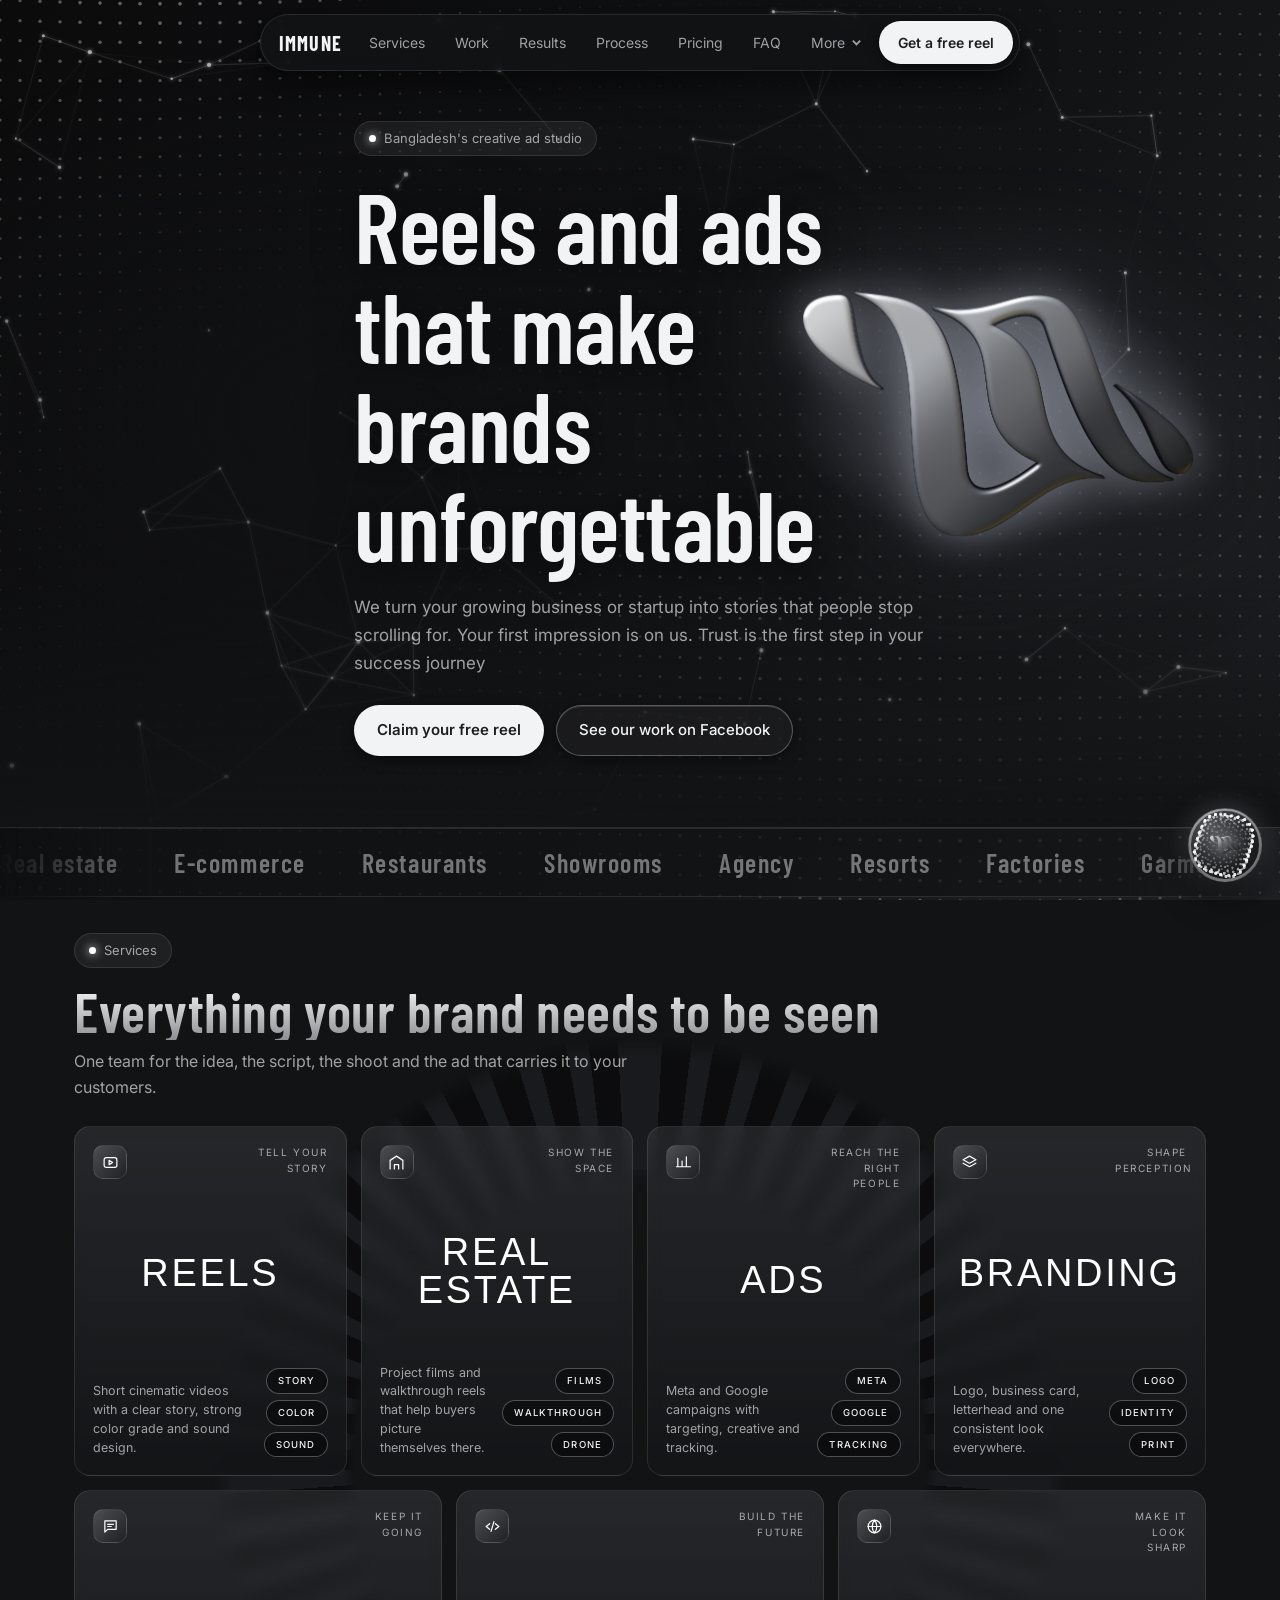
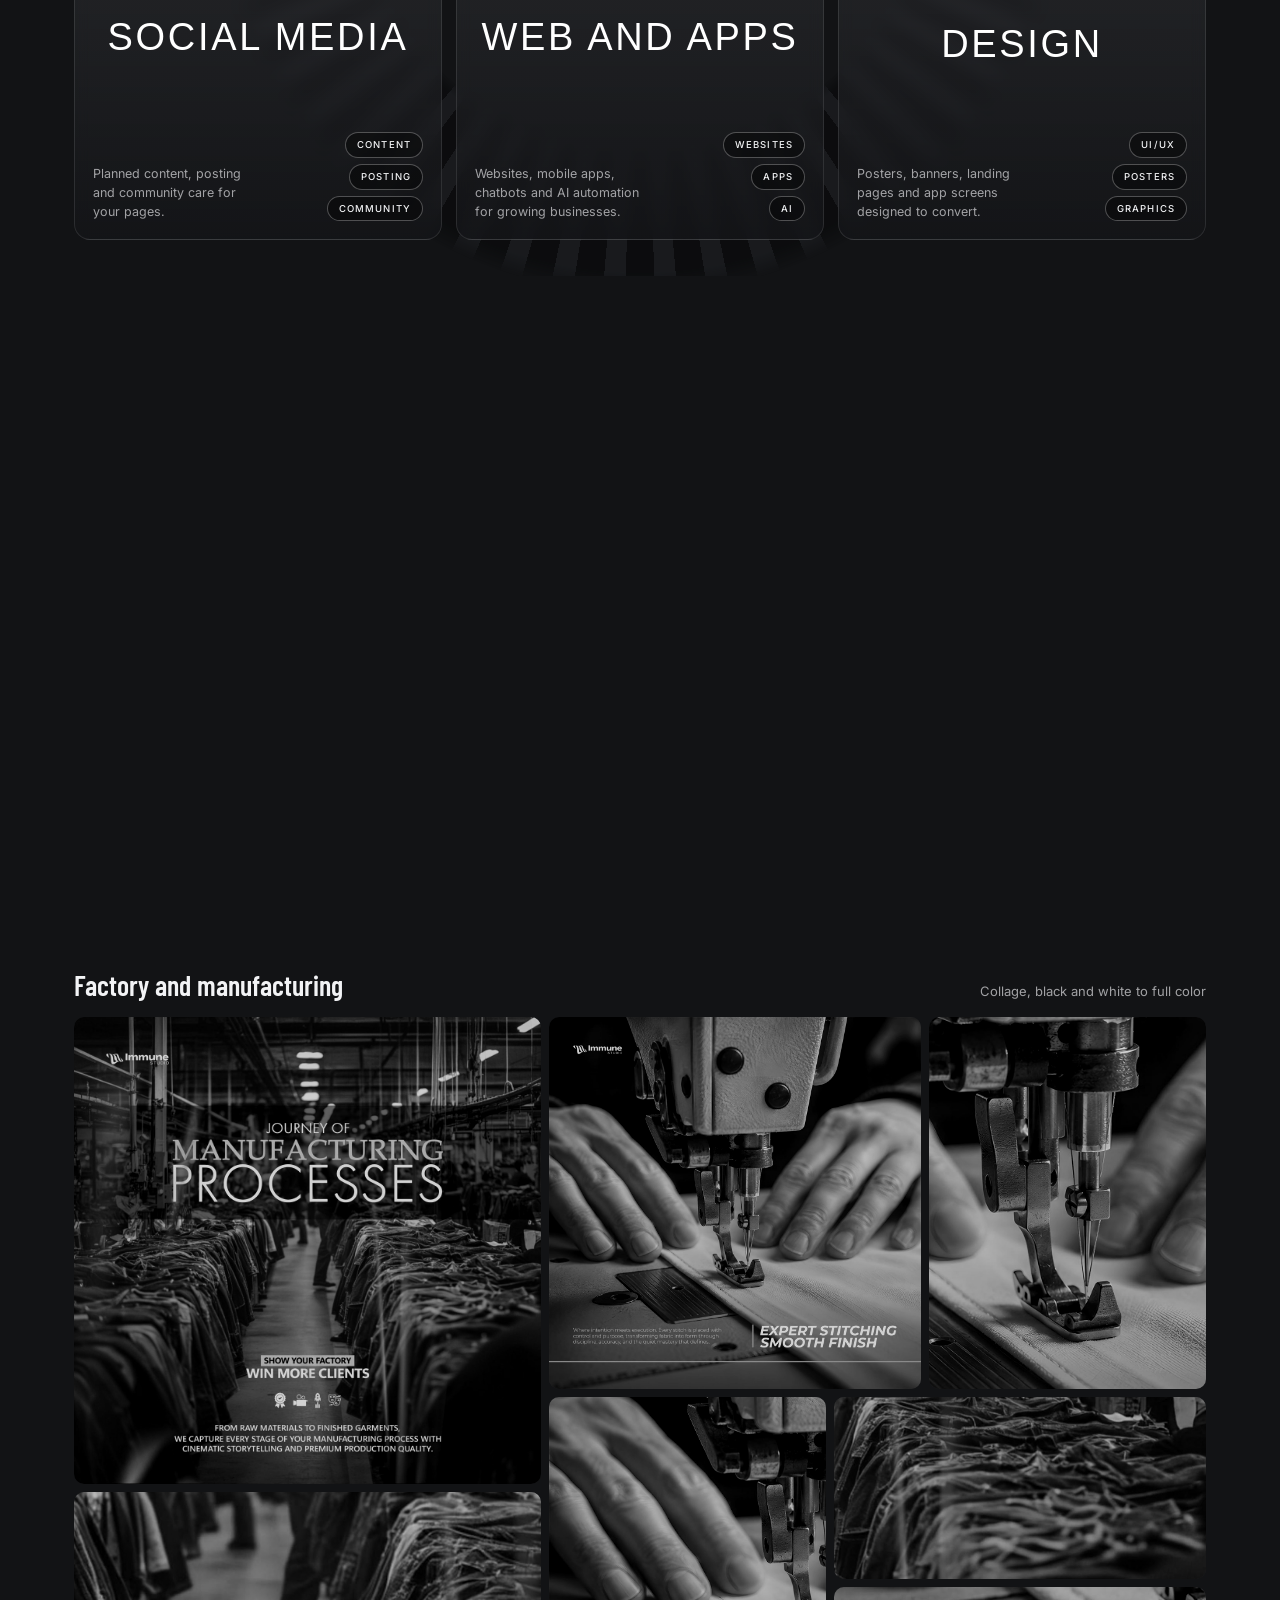
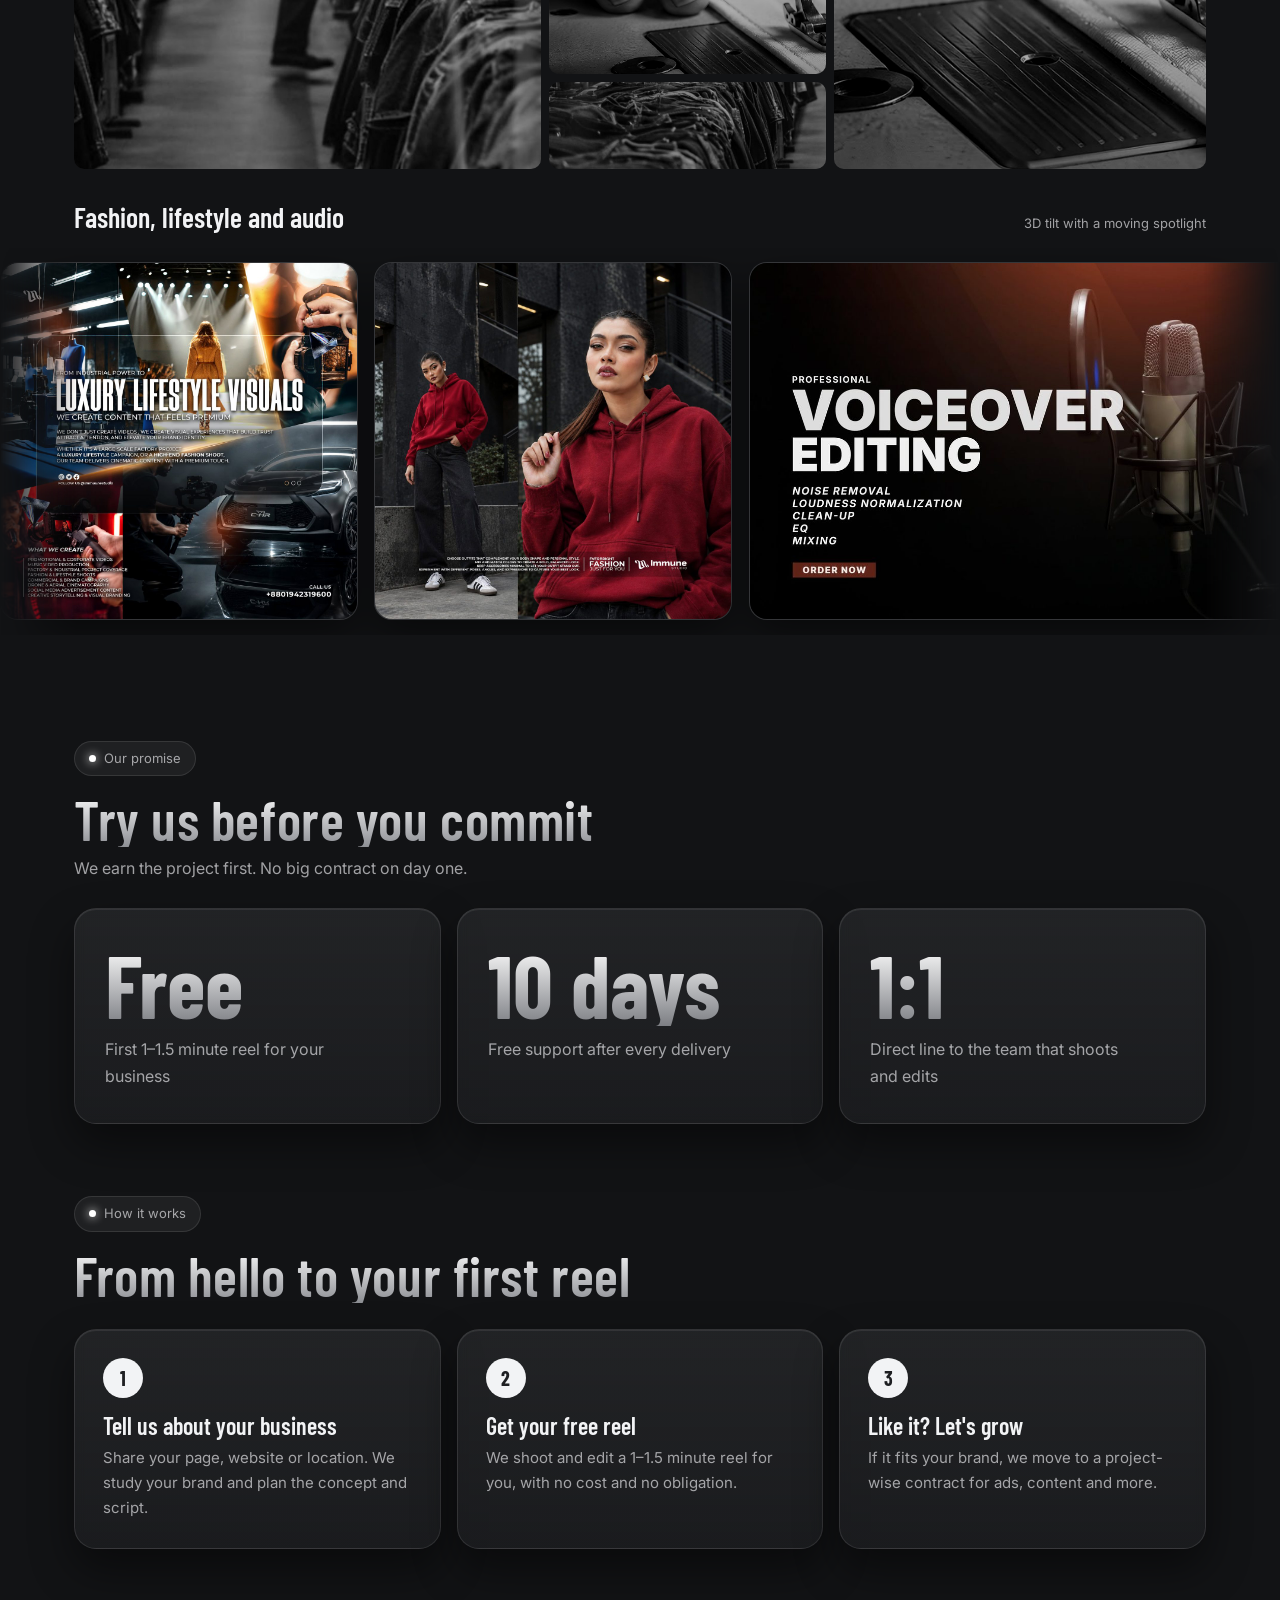
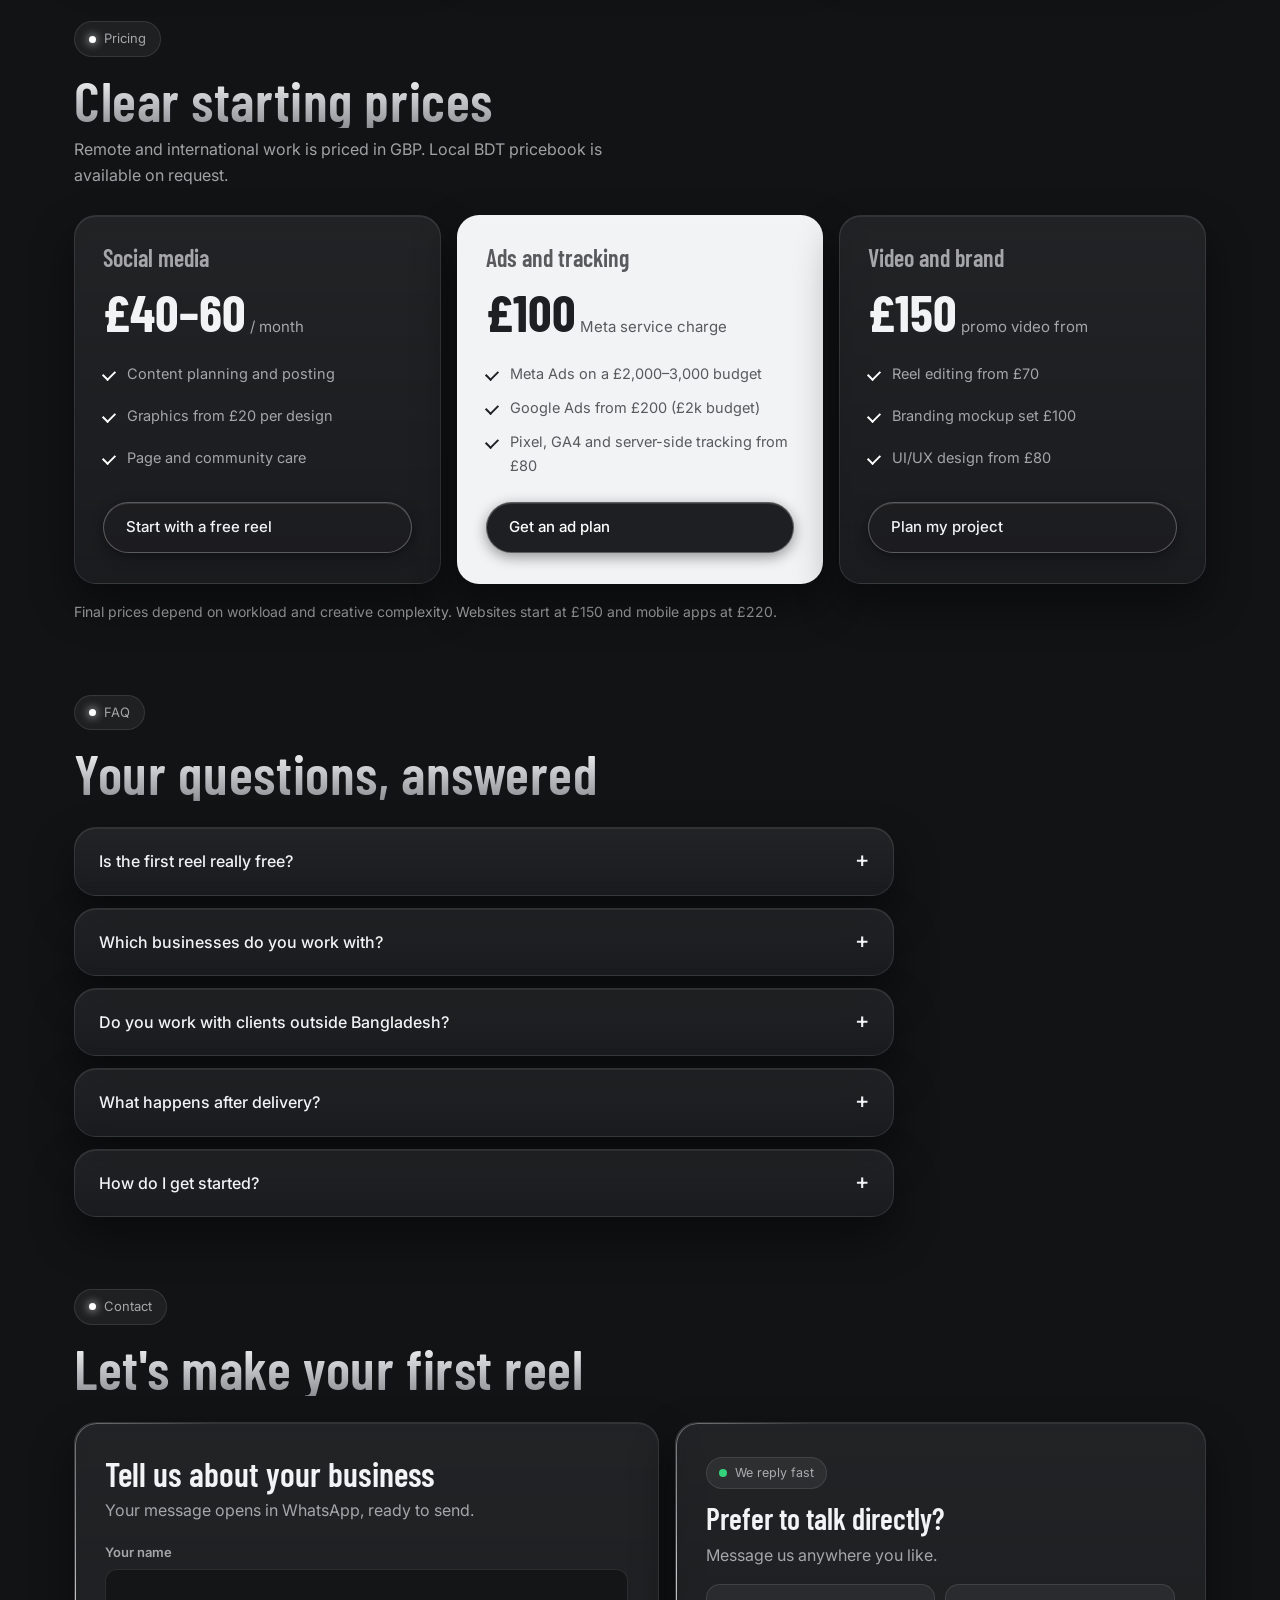
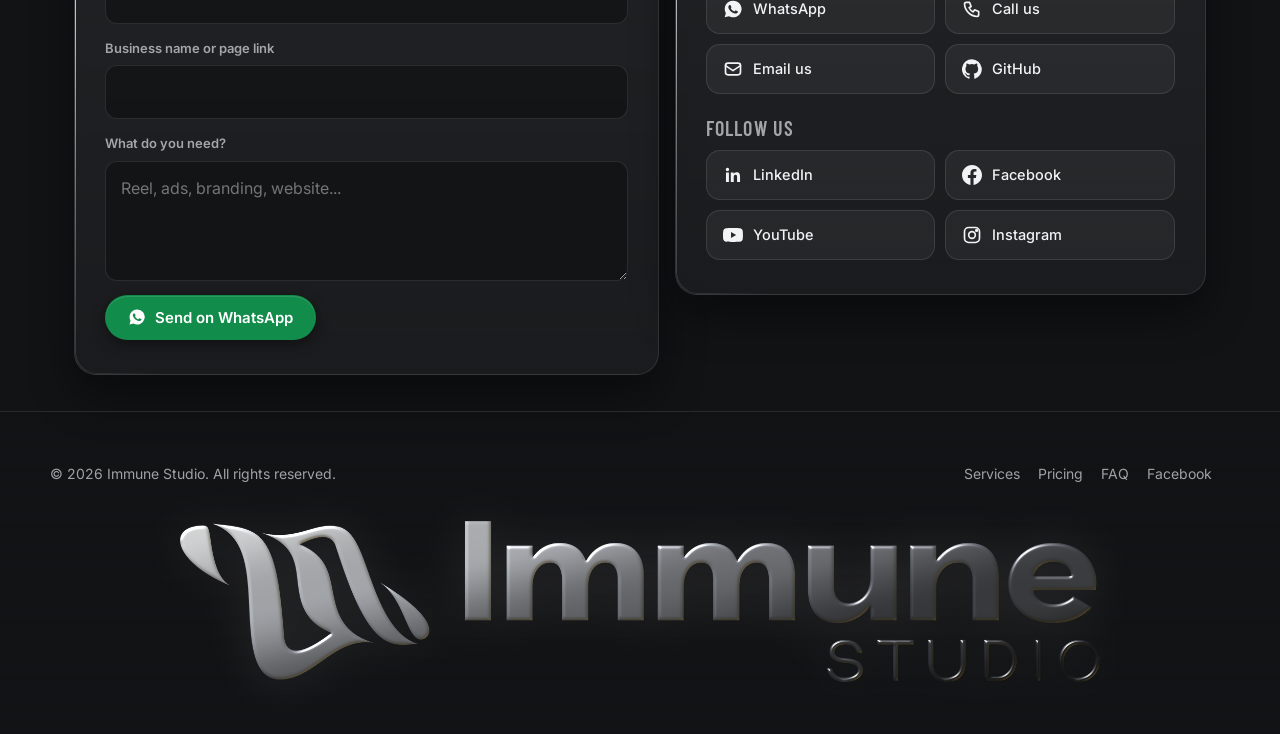
==== commit 407ec493: "Update index.html" ====
--- a/index.html
+++ b/index.html
@@ -25,7 +25,7 @@
   <div class="wrap hero">
     <span class="tag"><i></i>Bangladesh's creative ad studio</span>
     <h1>Reels and ads that make brands unforgettable</h1>
-    <p>We turn showrooms, restaurants, real estate and growing businesses into stories people stop scrolling for. Your first 1–1.5 minute reel is on us.</p>
+    <p>We turn your growing business or startup into stories that people stop scrolling for. Your first impression is on us. Trust is the first step in your success journey</p>
     <div class="cta-row">
       <a class="btn solid" href="#contact">Claim your free reel</a>
       <a class="btn" href="https://www.facebook.com/share/1UAmAy9J2i/" target="_blank" rel="noopener">See our work on Facebook</a>
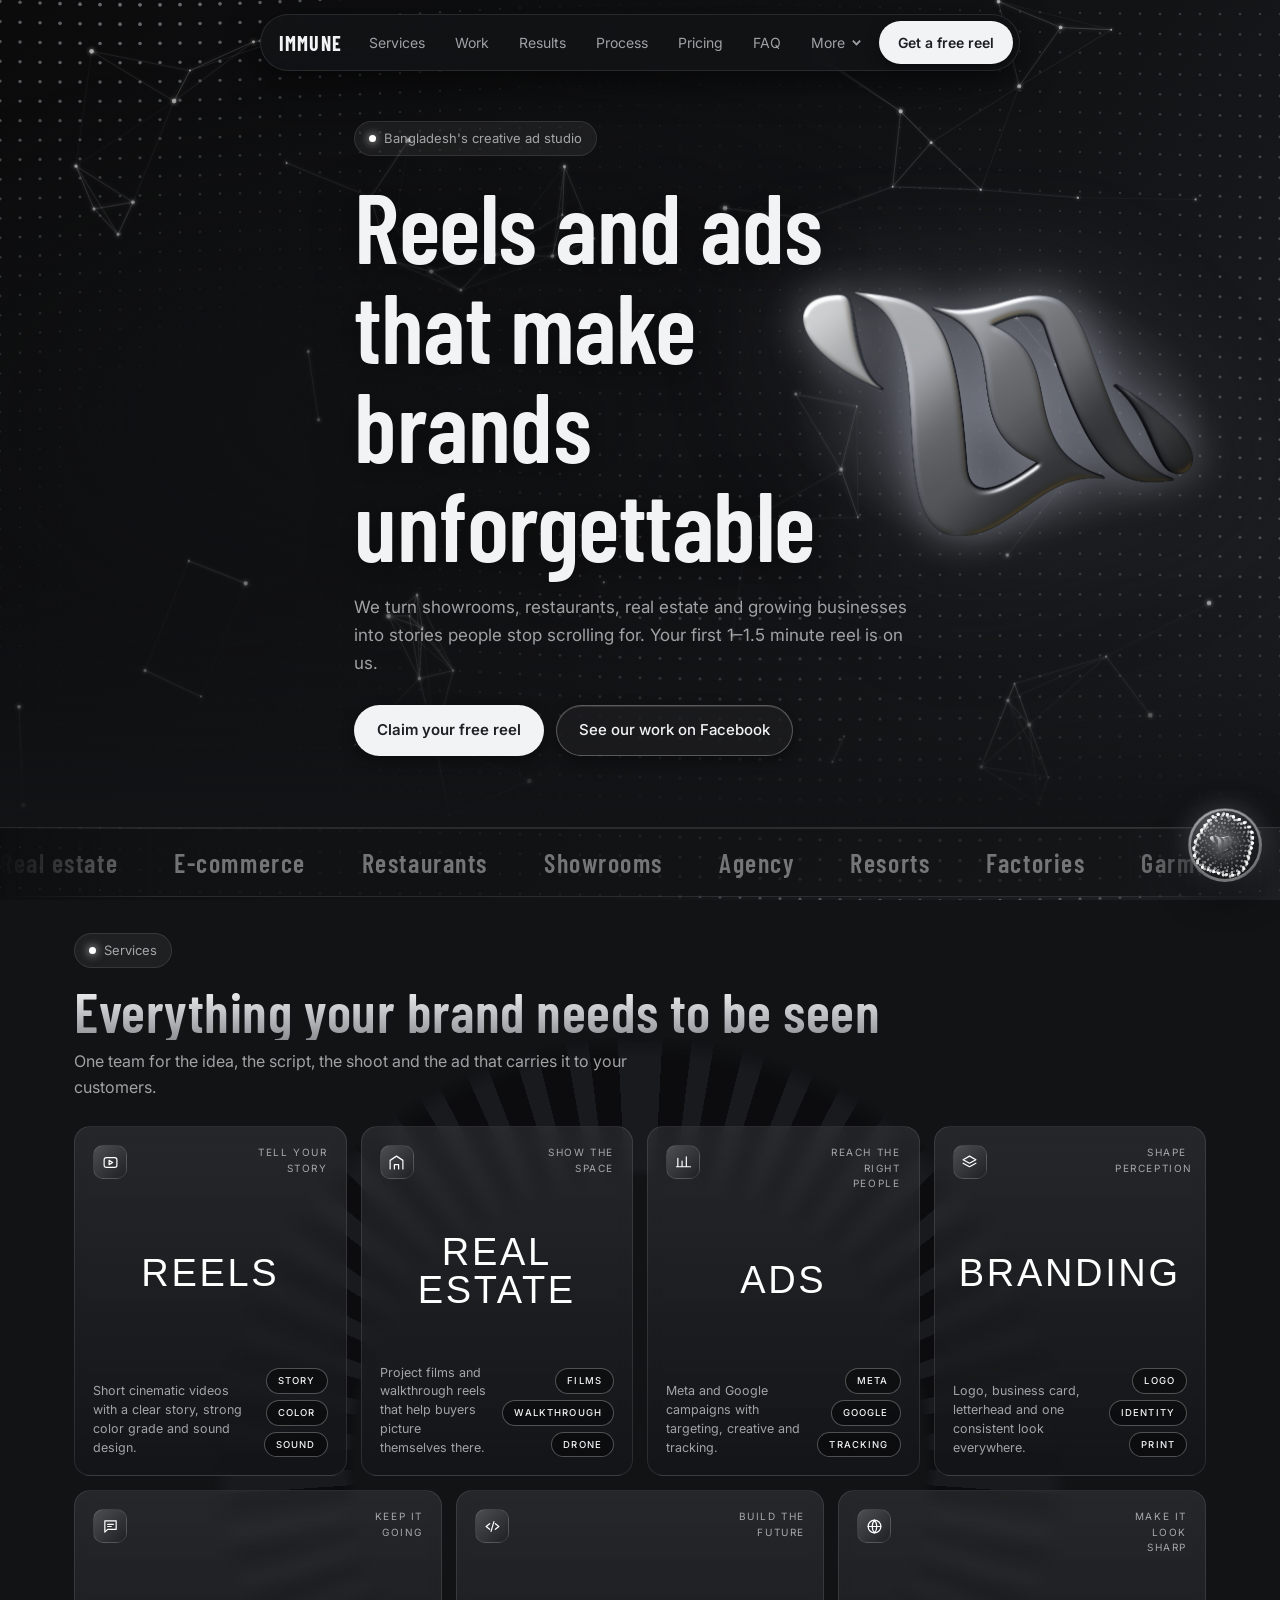
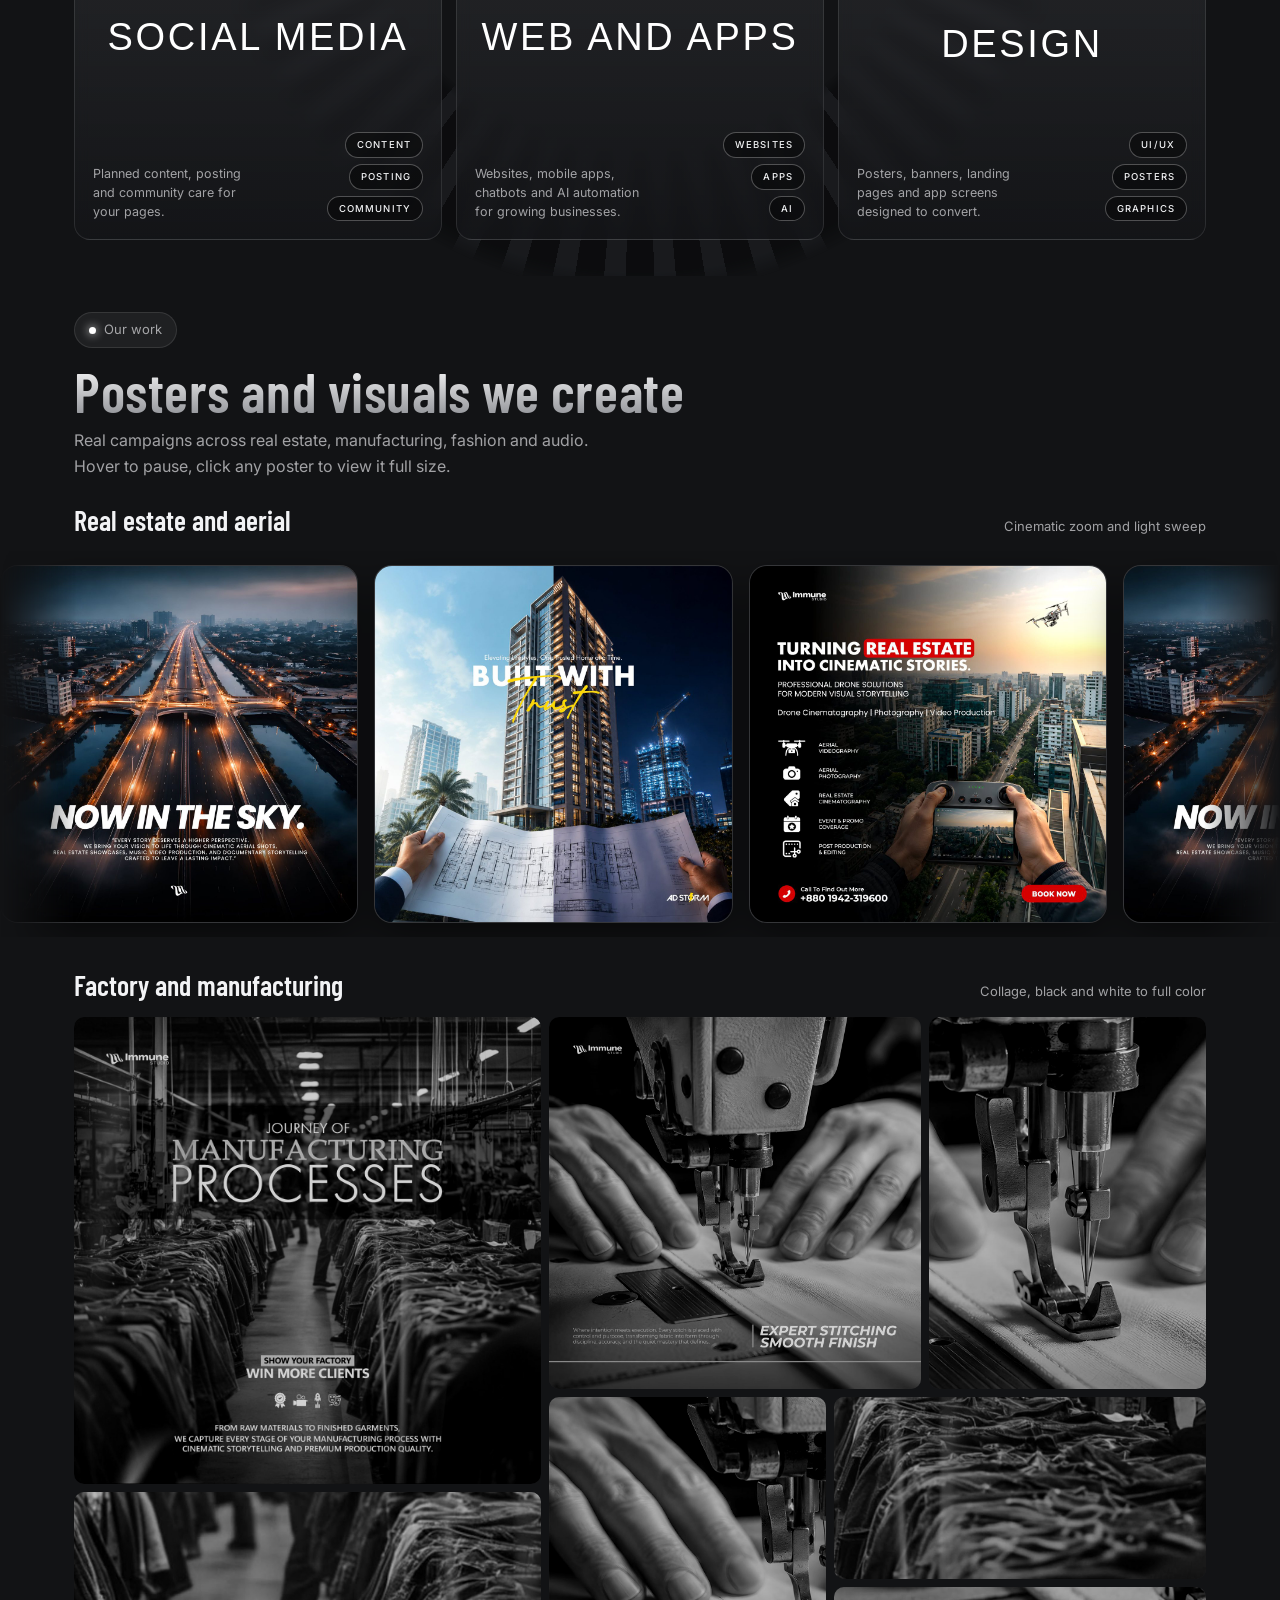
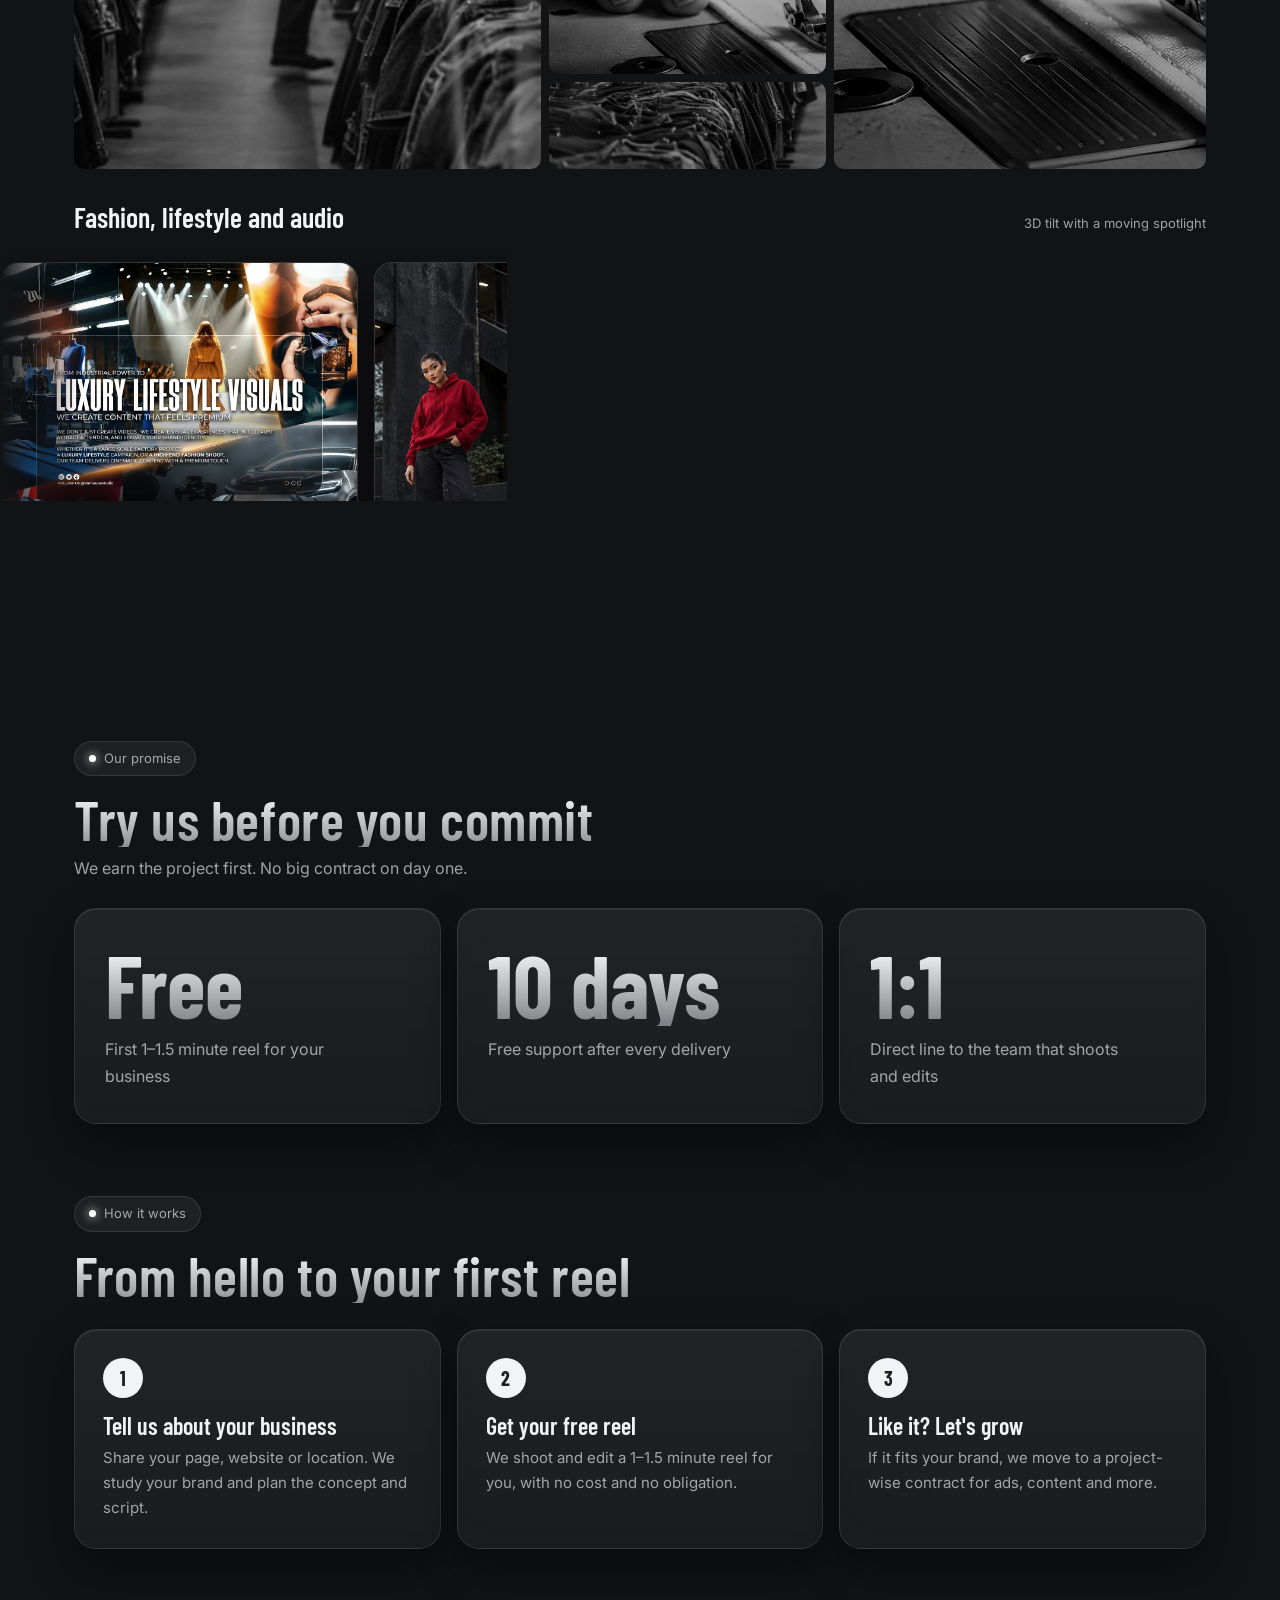
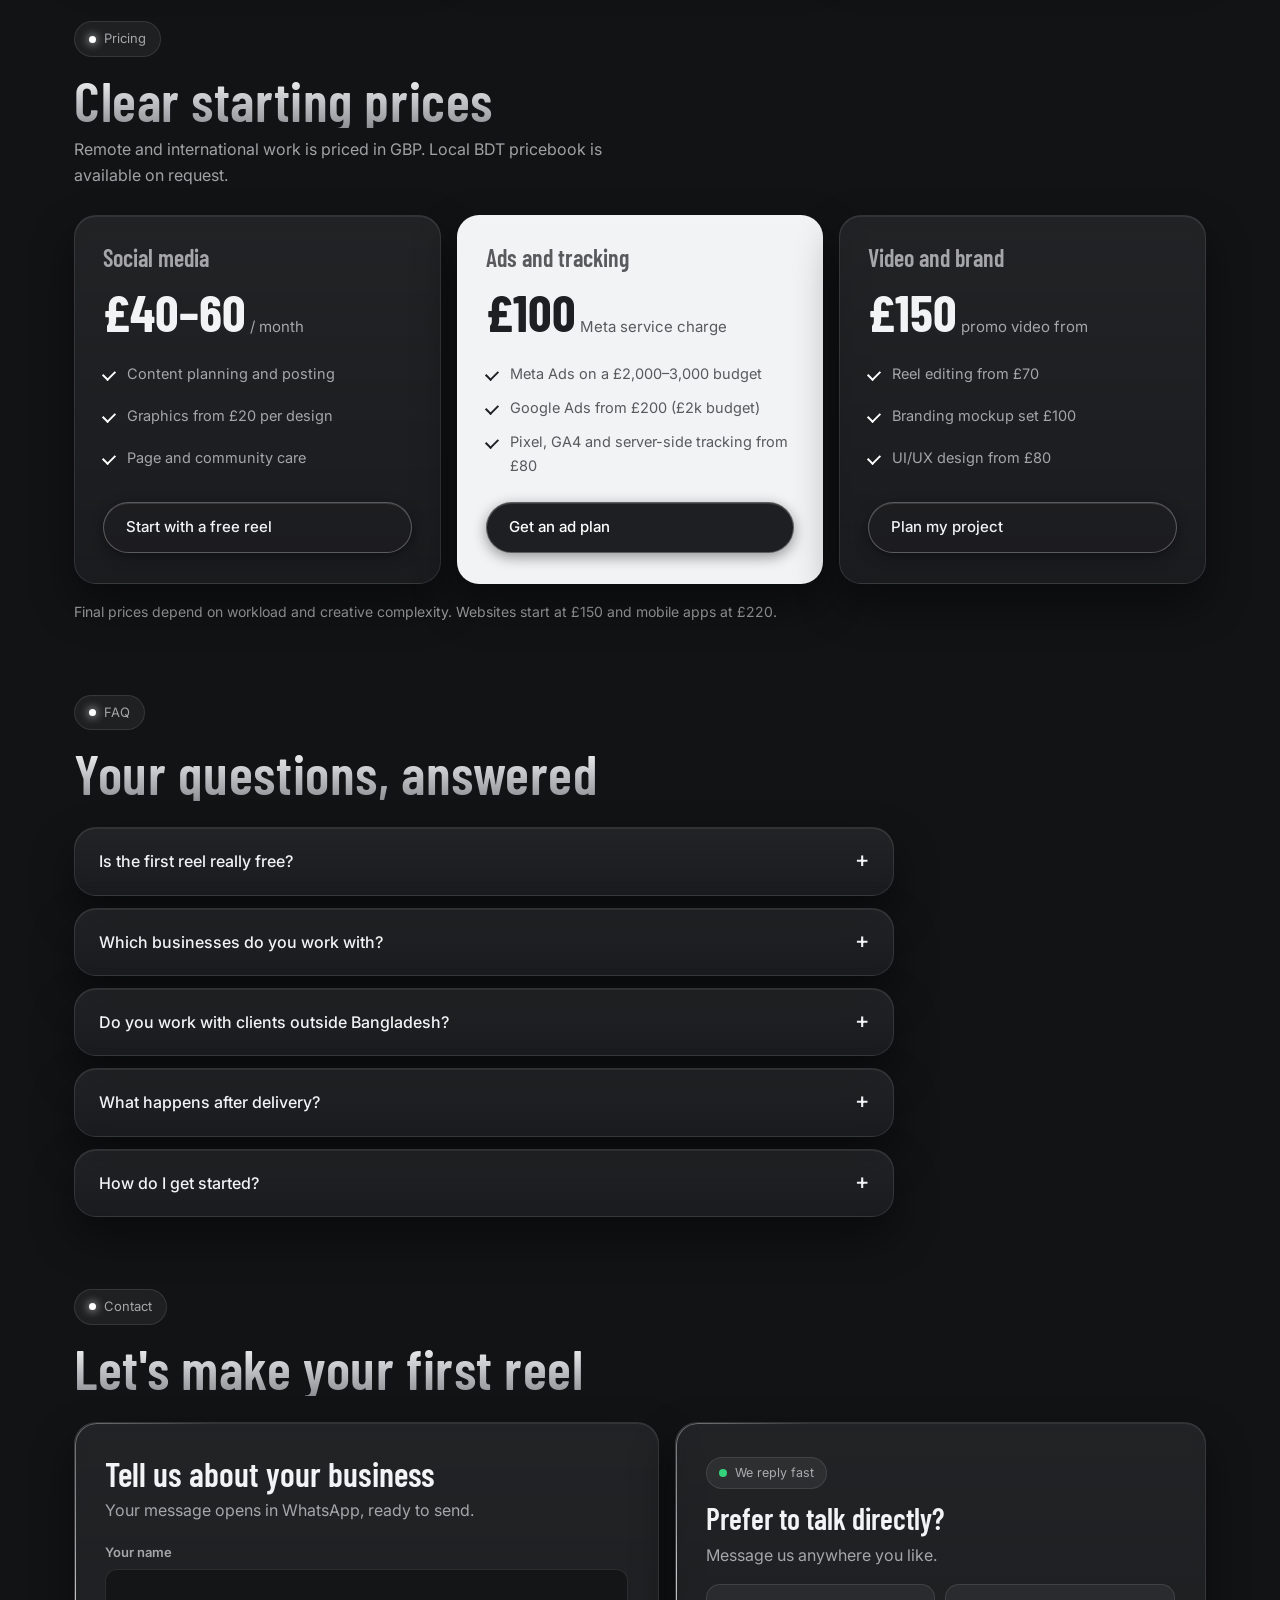
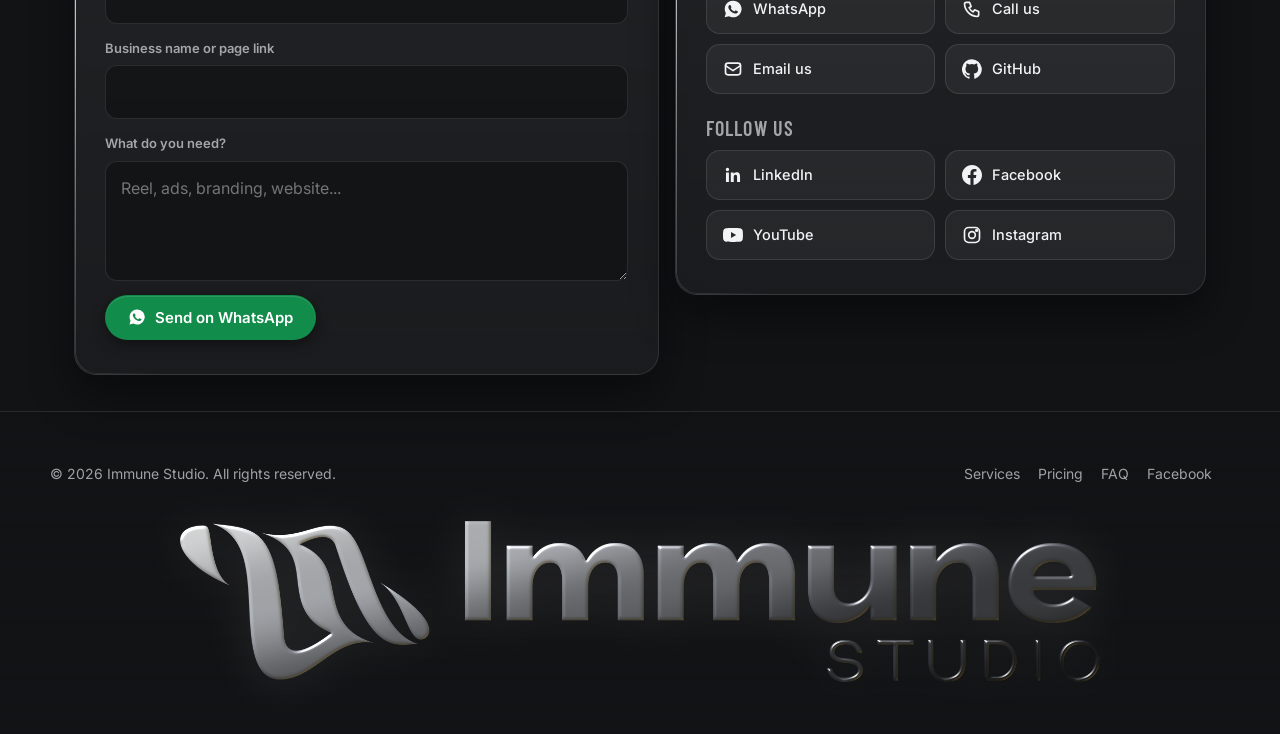
==== commit ddf5ce0a: "Add files via upload" ====
--- a/index.html
+++ b/index.html
@@ -25,7 +25,7 @@
   <div class="wrap hero">
     <span class="tag"><i></i>Bangladesh's creative ad studio</span>
     <h1>Reels and ads that make brands unforgettable</h1>
-    <p>We turn your growing business or startup into stories that people stop scrolling for. Your first impression is on us. Trust is the first step in your success journey</p>
+    <p>We turn showrooms, restaurants, real estate and growing businesses into stories people stop scrolling for. Your first 1–1.5 minute reel is on us.</p>
     <div class="cta-row">
       <a class="btn solid" href="#contact">Claim your free reel</a>
       <a class="btn" href="https://www.facebook.com/share/1UAmAy9J2i/" target="_blank" rel="noopener">See our work on Facebook</a>
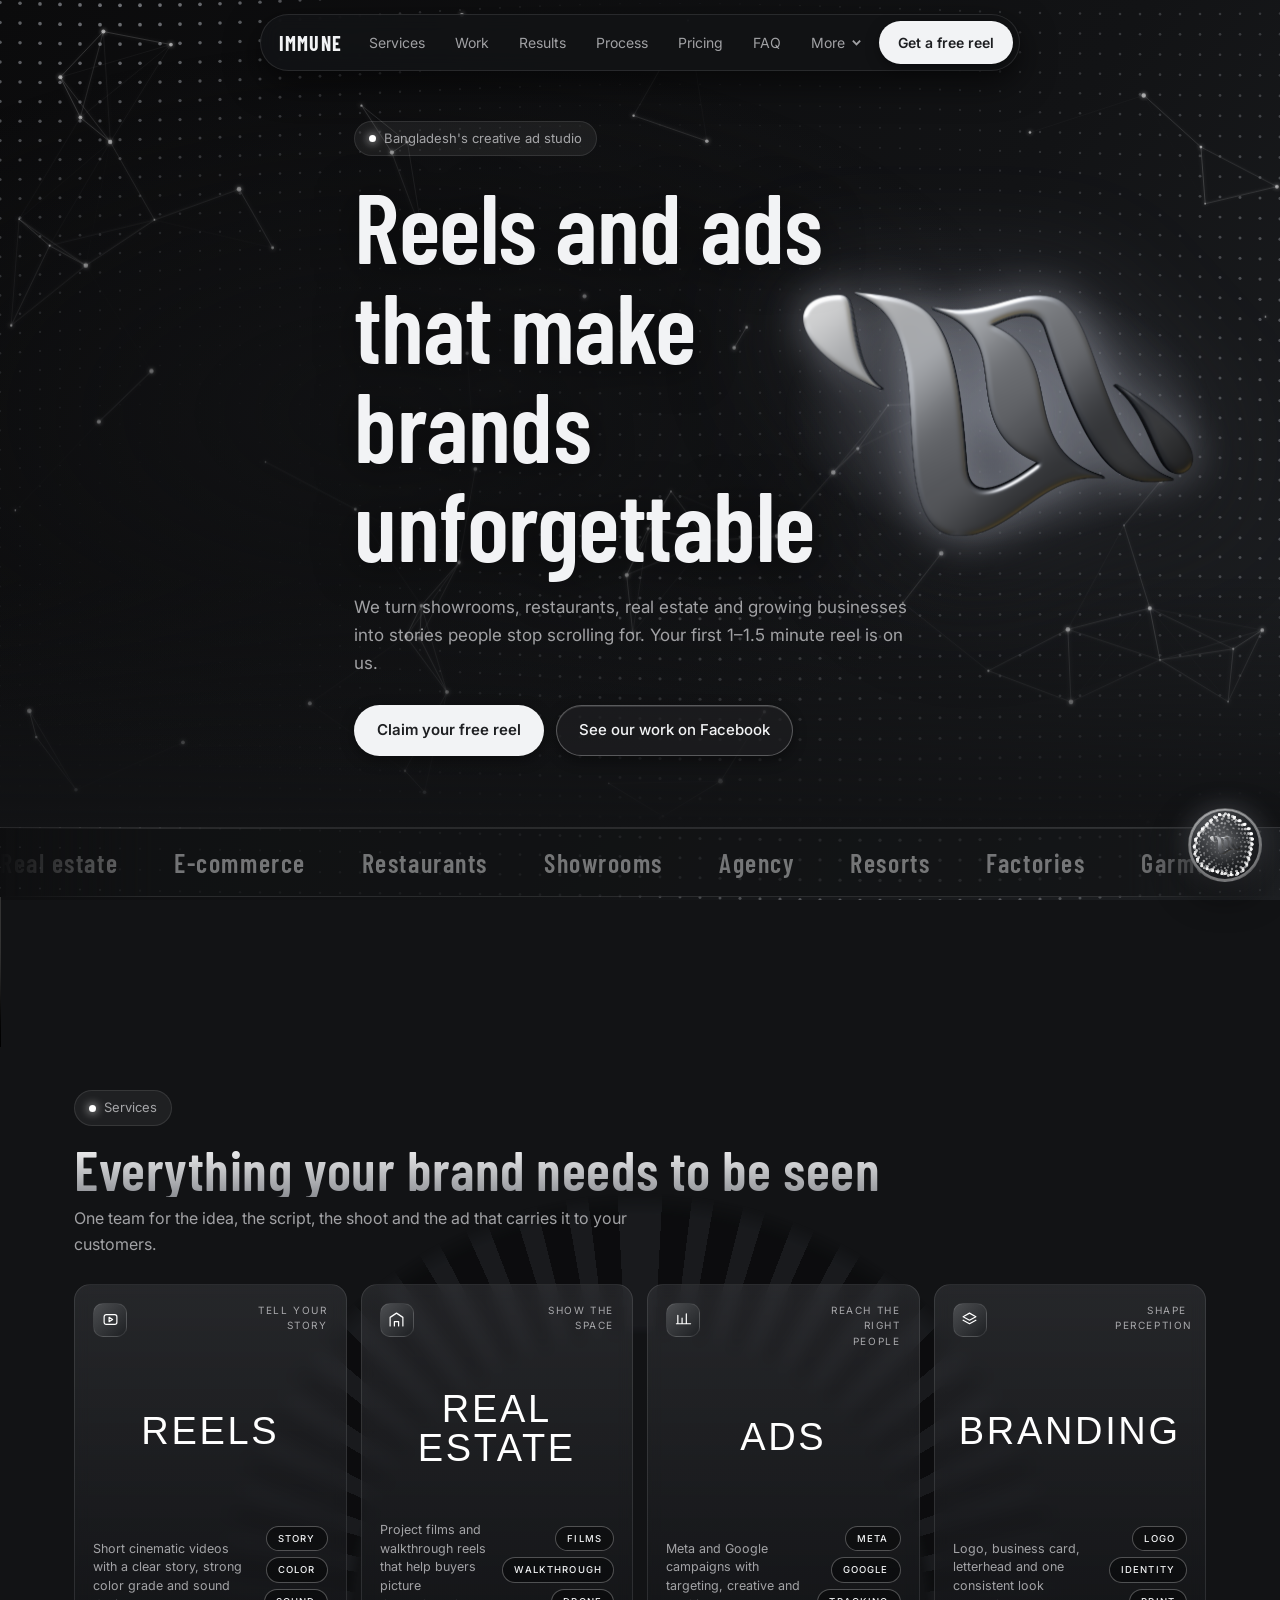
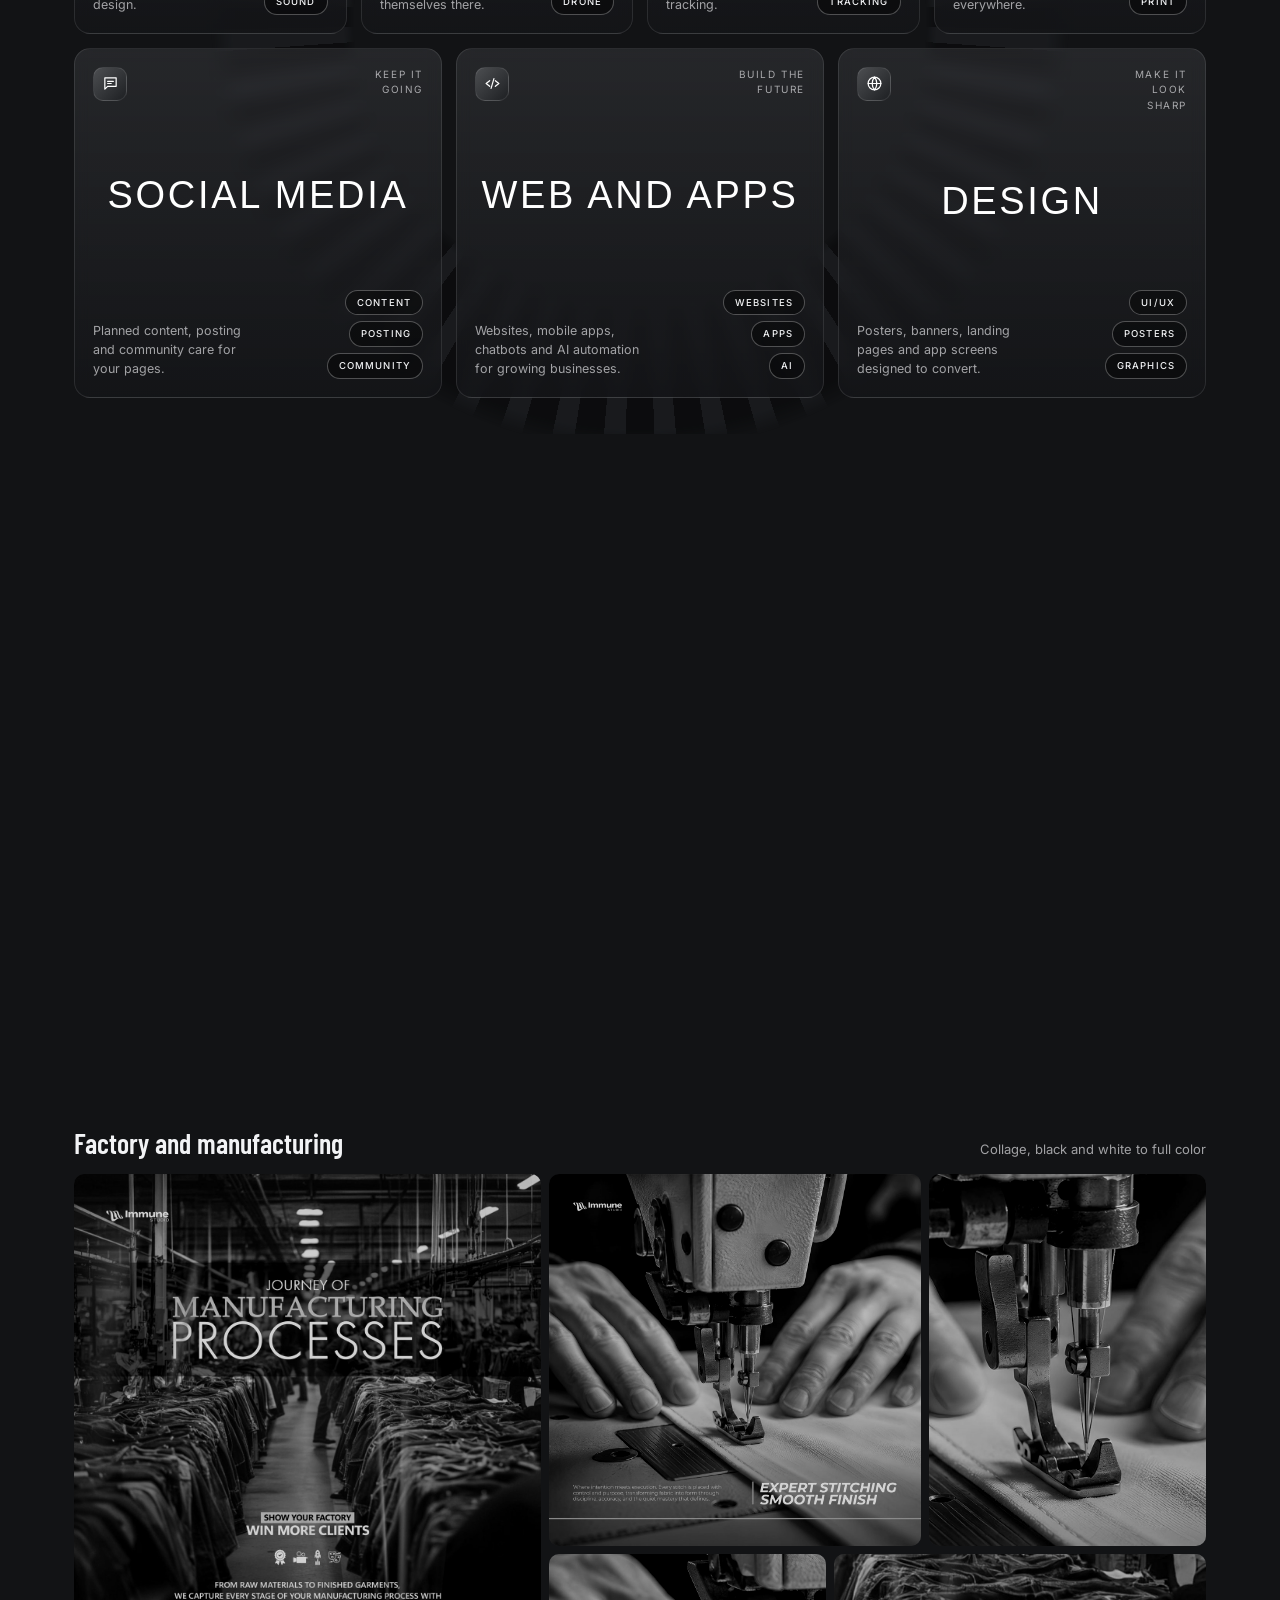
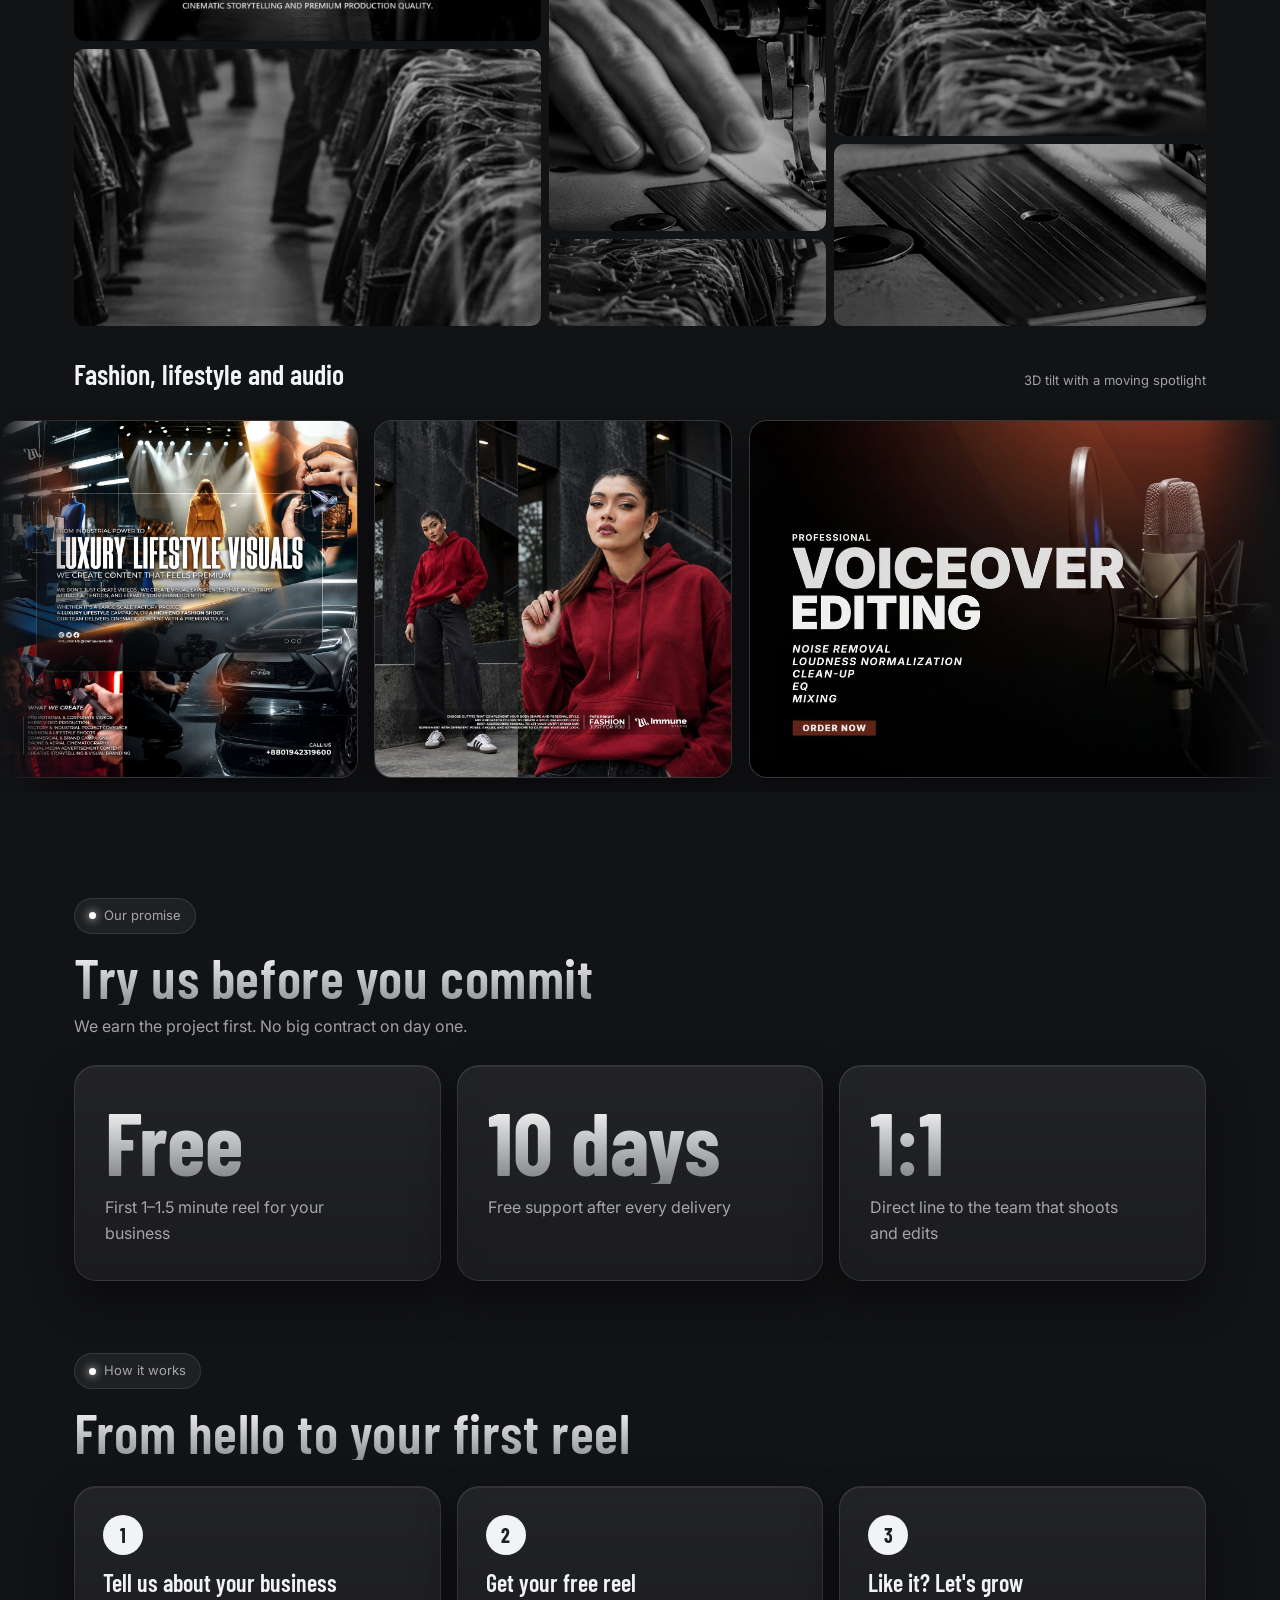
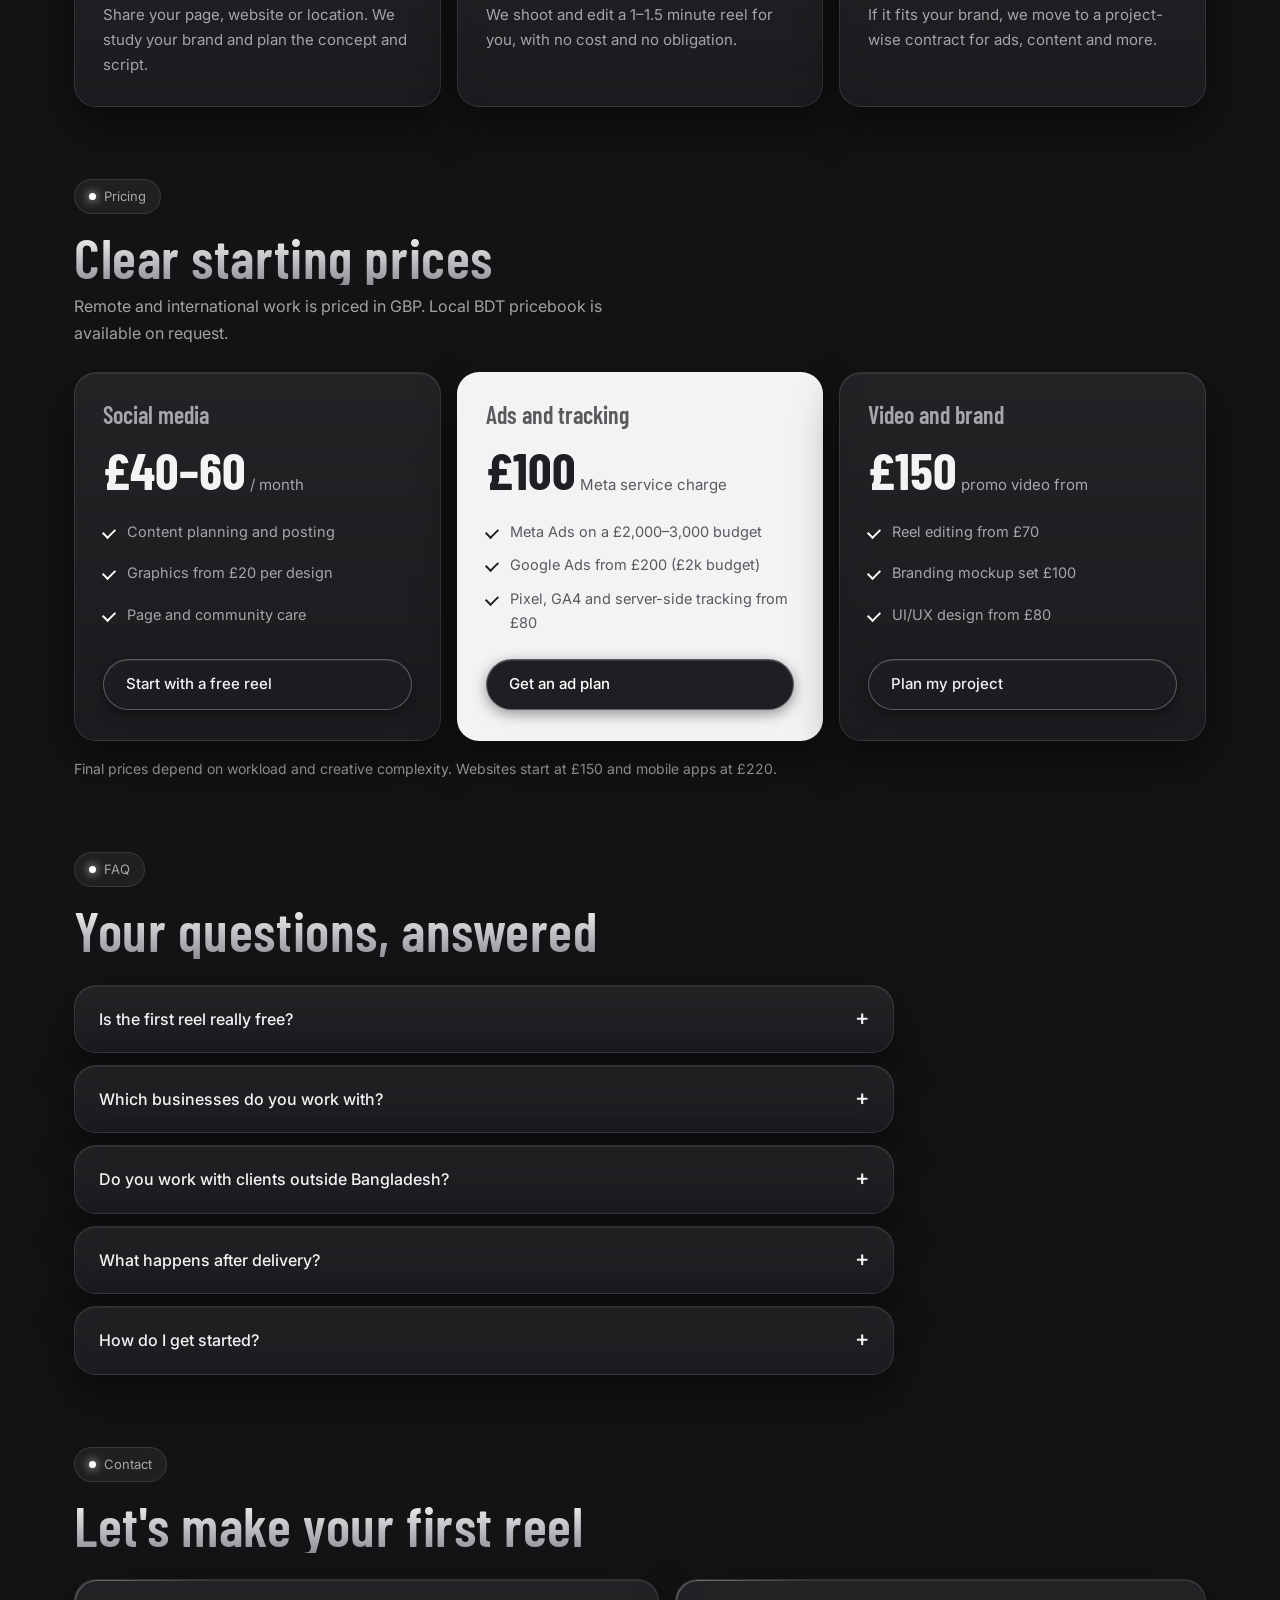
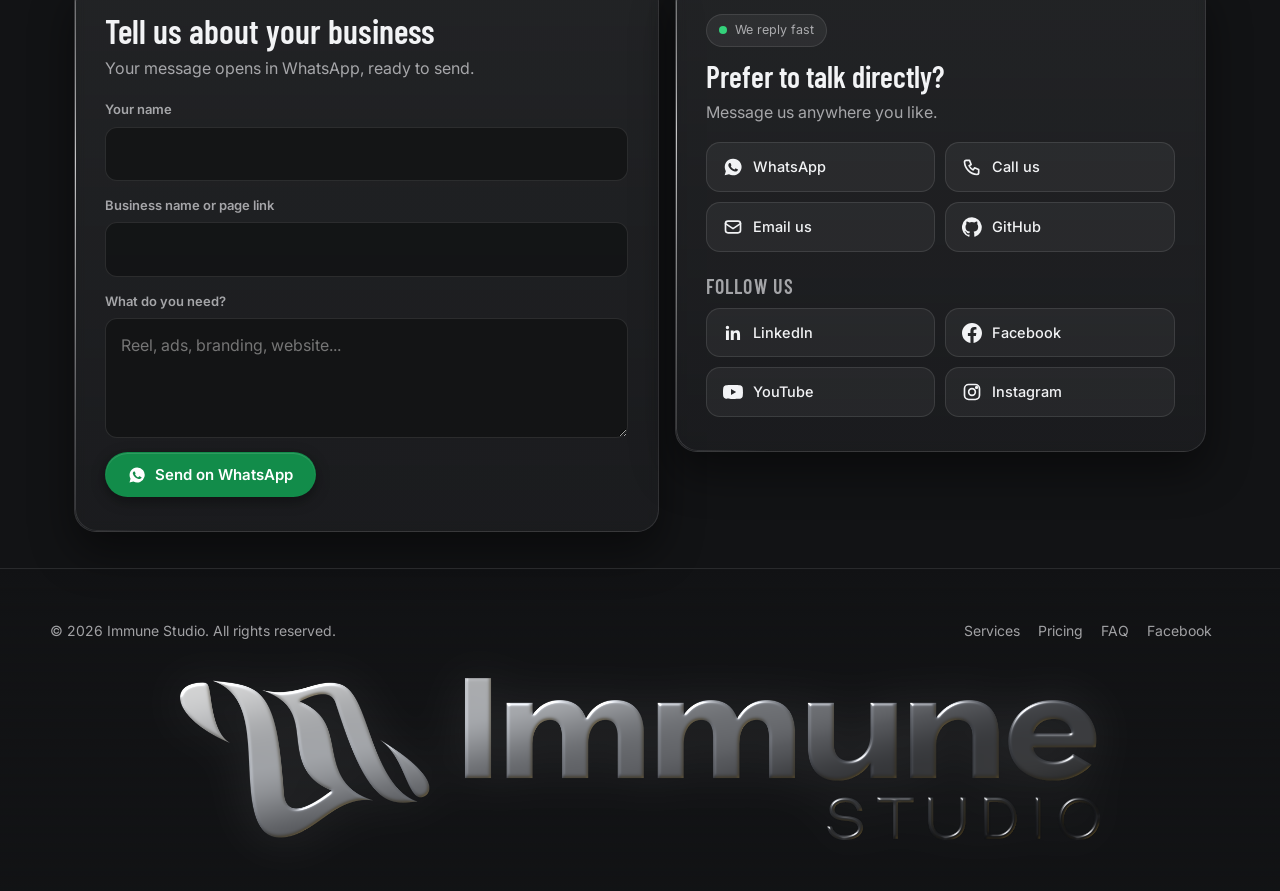
==== commit f3a0983b: "Update index.html" ====
--- a/index.html
+++ b/index.html
@@ -35,6 +35,8 @@
 
 <div class="marq" aria-label="Industries we work with"><div class="track" id="track"></div></div>
 
+<video src="assets/Immune-Studio-Intro-Web.mp4" autoplay muted loop playsinline controls></video>
+  
 <main>
 <section id="services" class="svc-sec"><div class="svc-bg" aria-hidden="true"></div><div class="wrap"><div class="sh rv"><span class="tag"><i></i>Services</span><h2>Everything your brand needs to be seen</h2><p>One team for the idea, the script, the shoot and the ad that carries it to your customers.</p></div>
 <div class="svg">
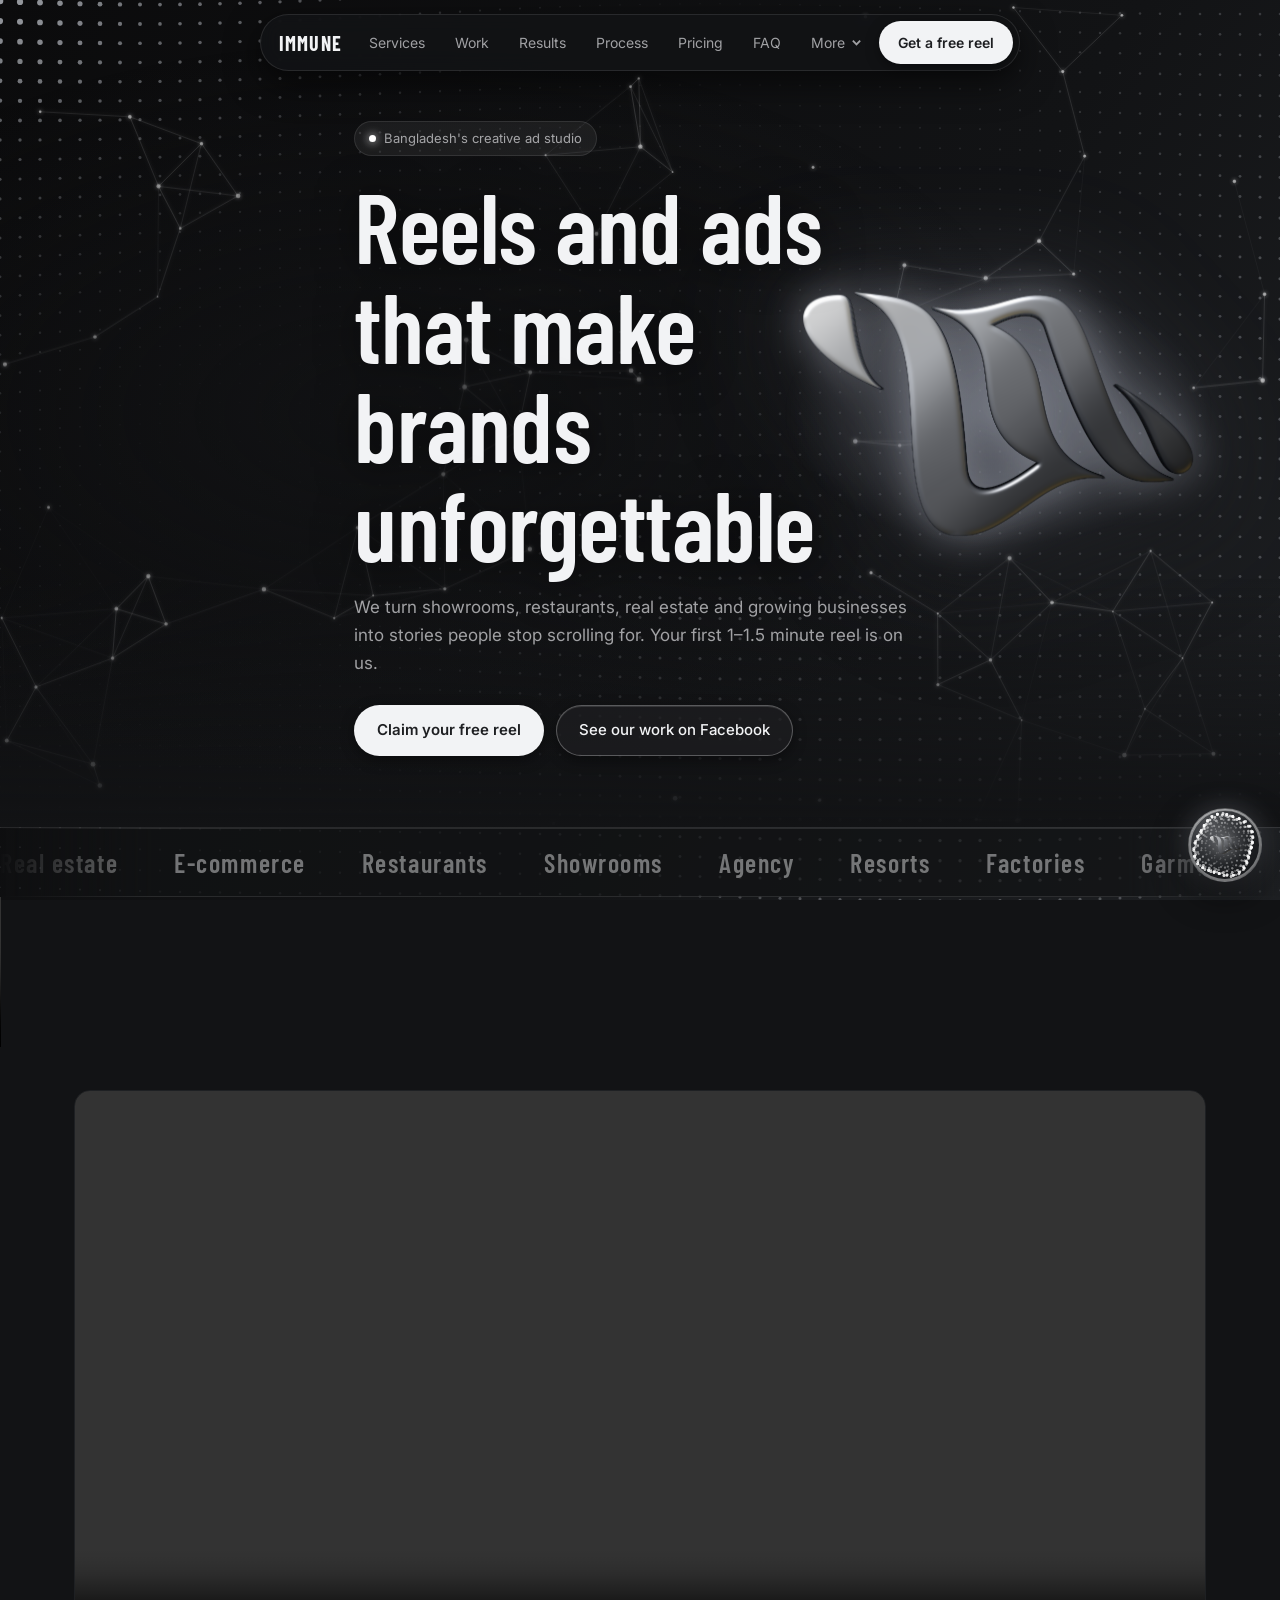
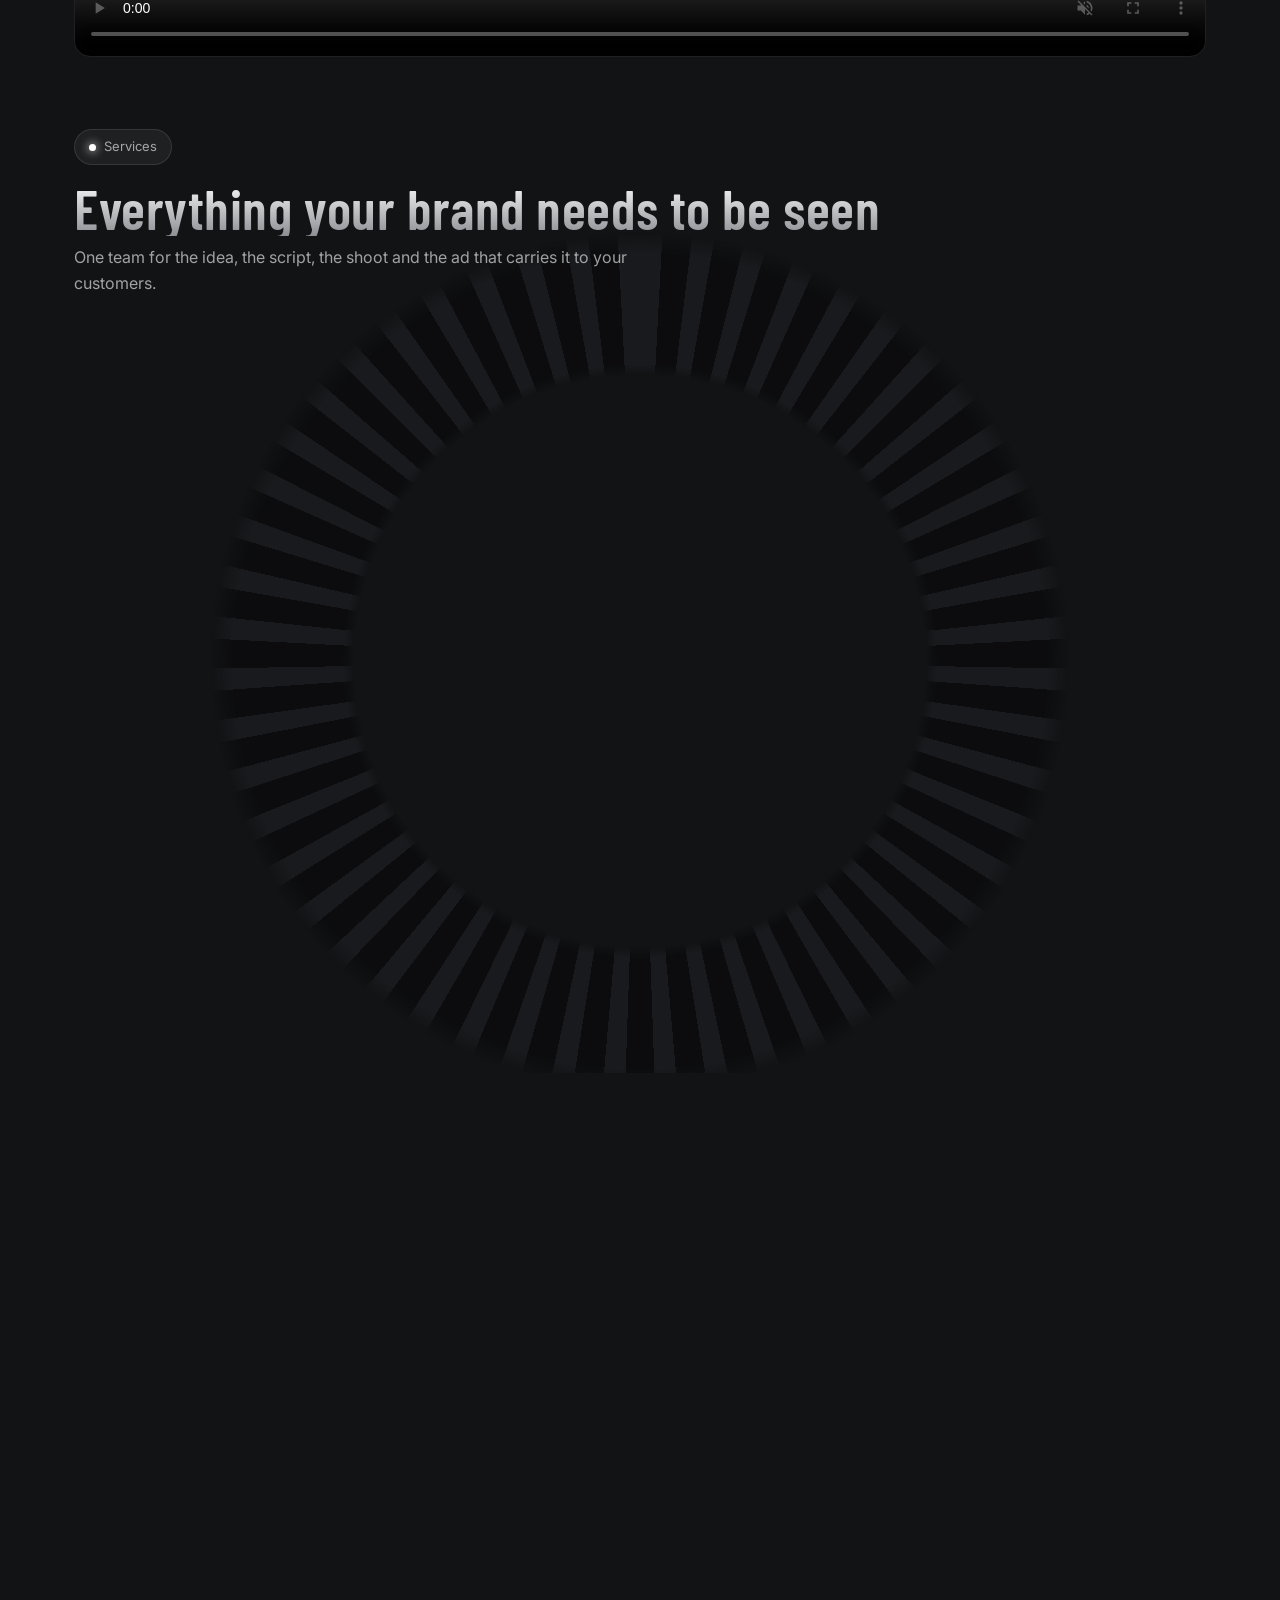
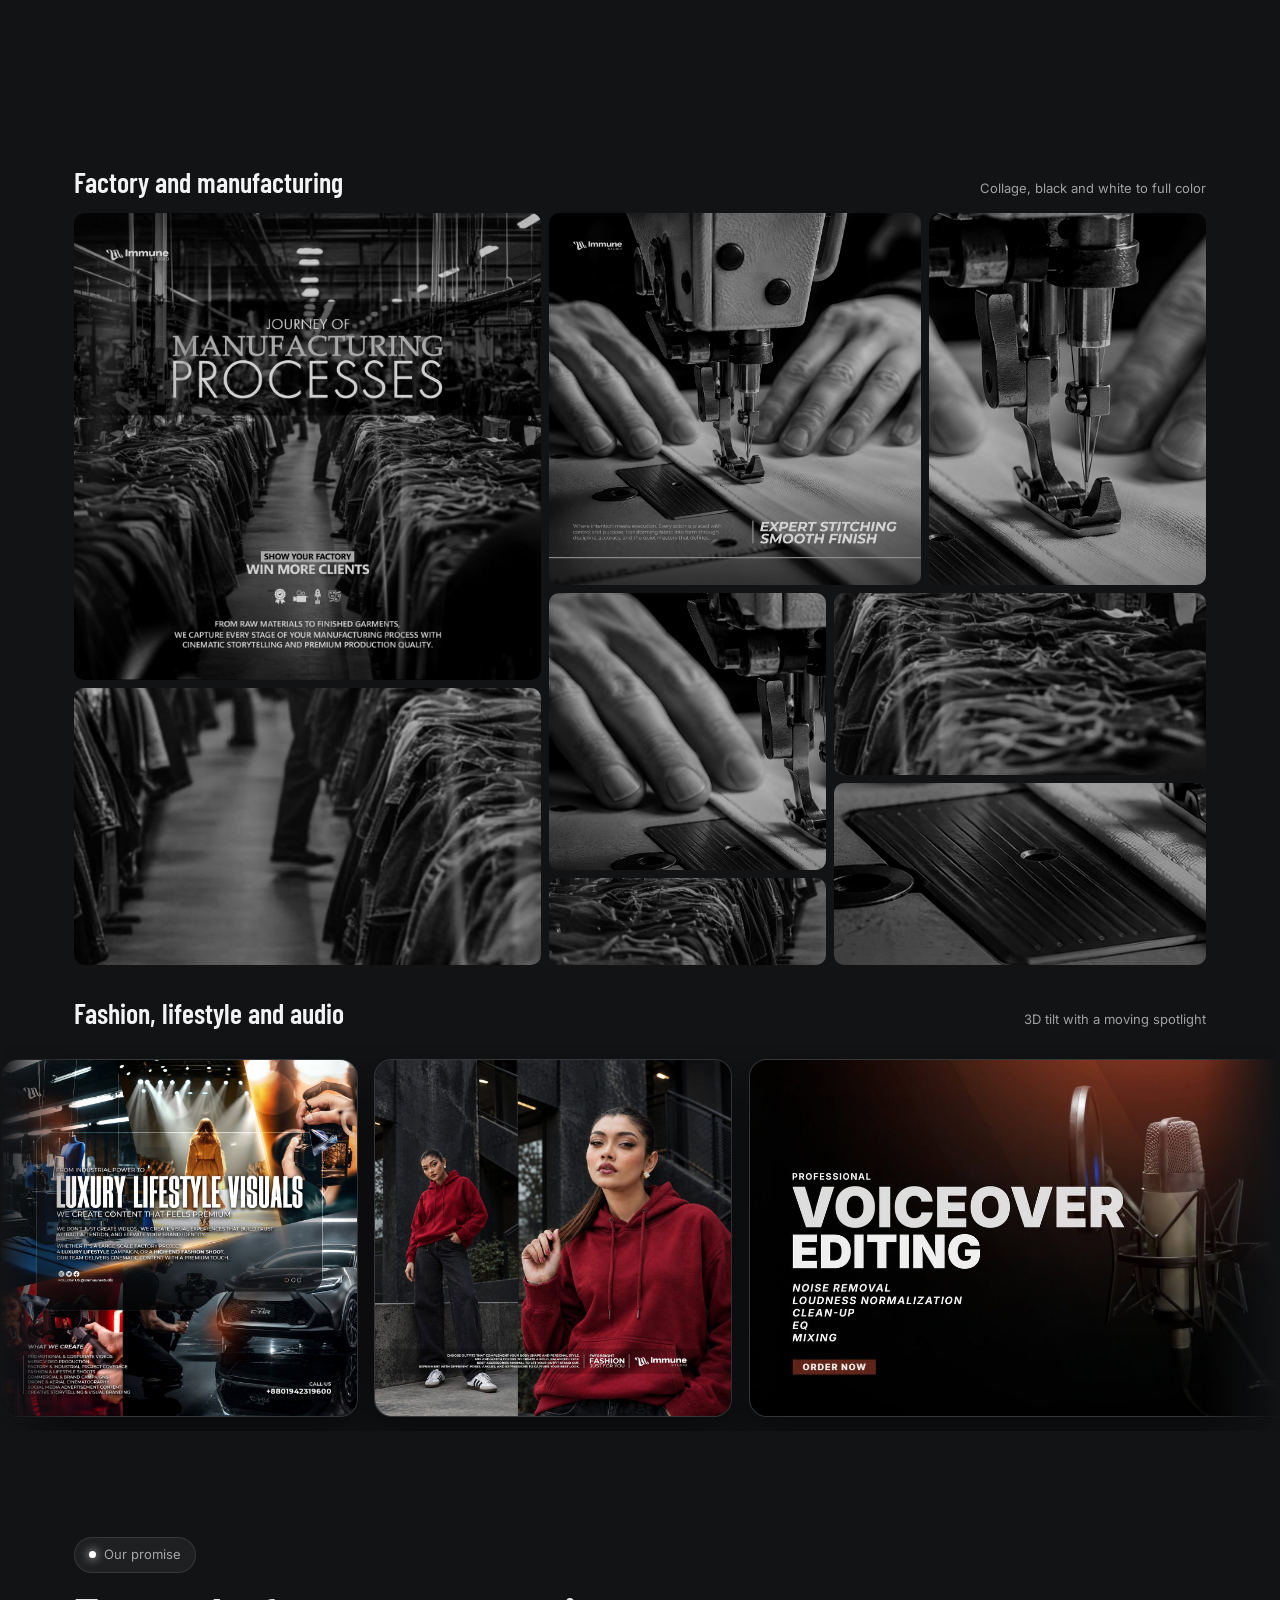
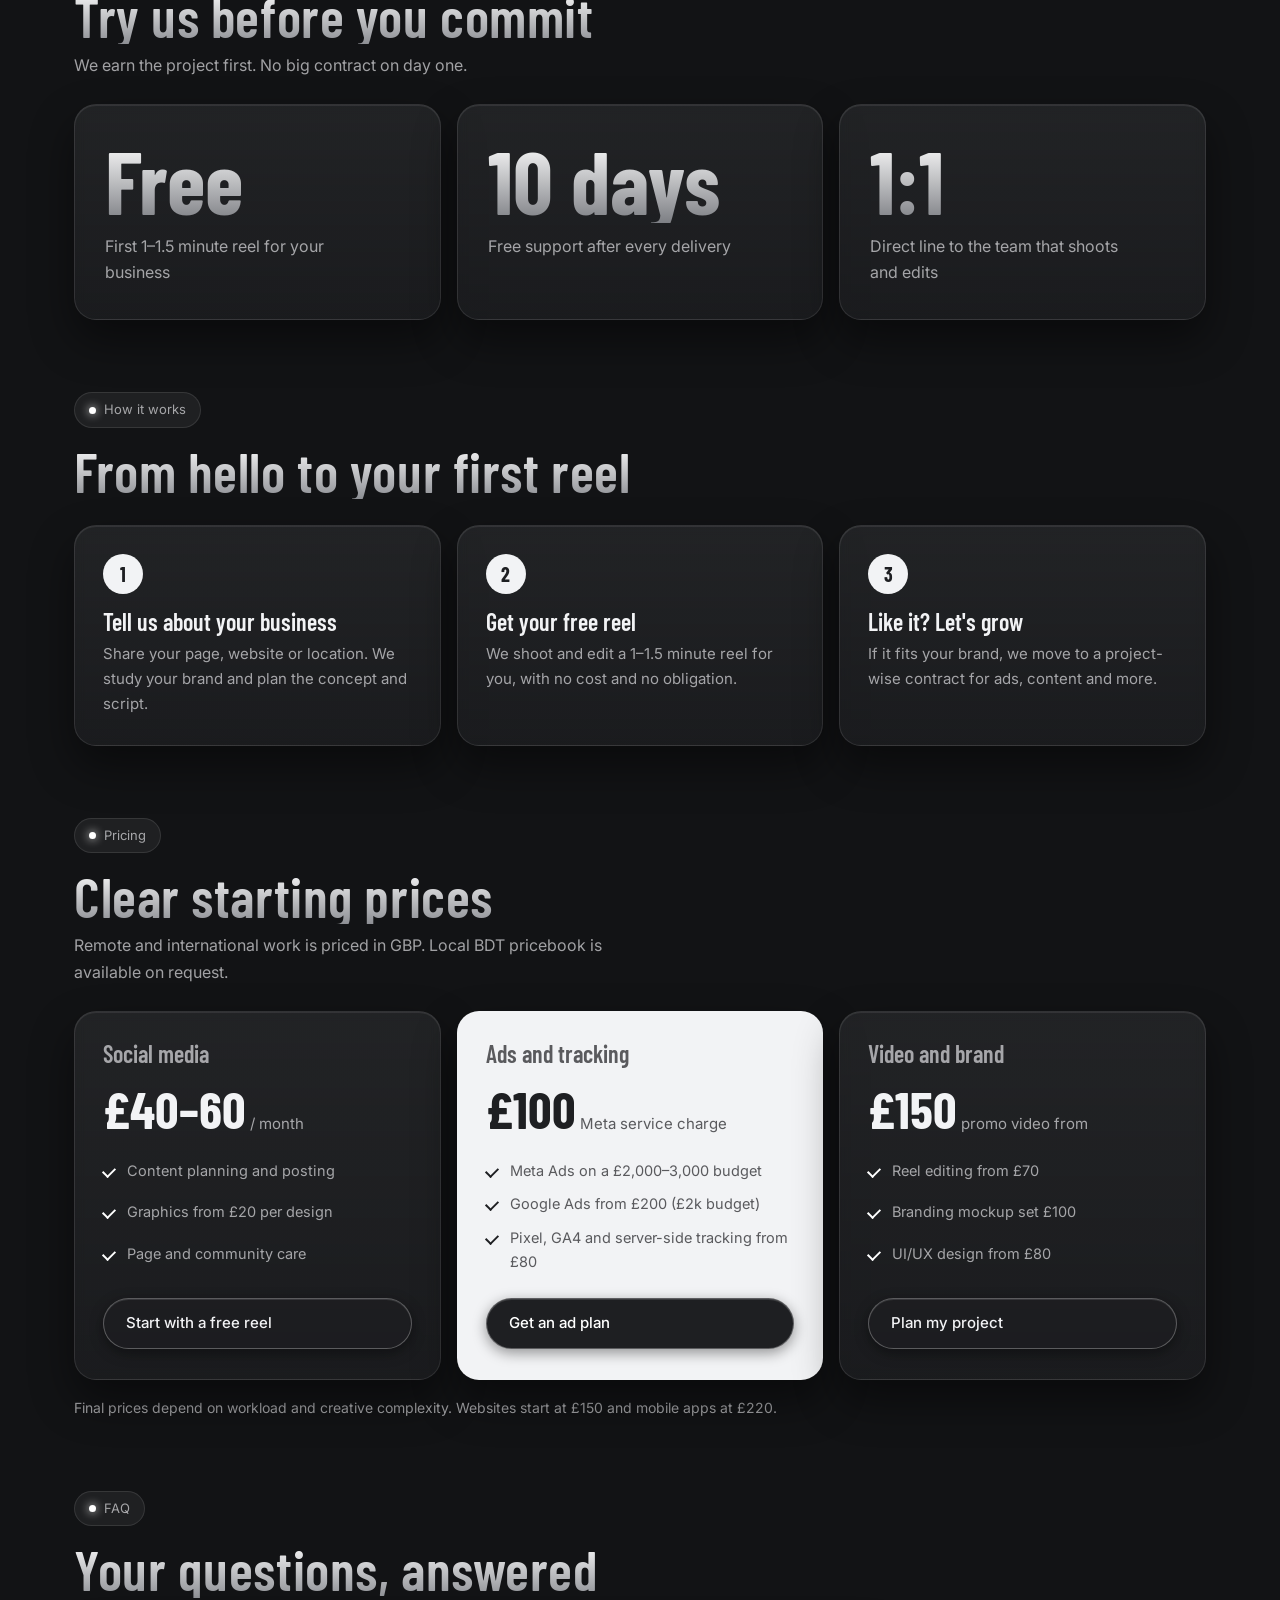
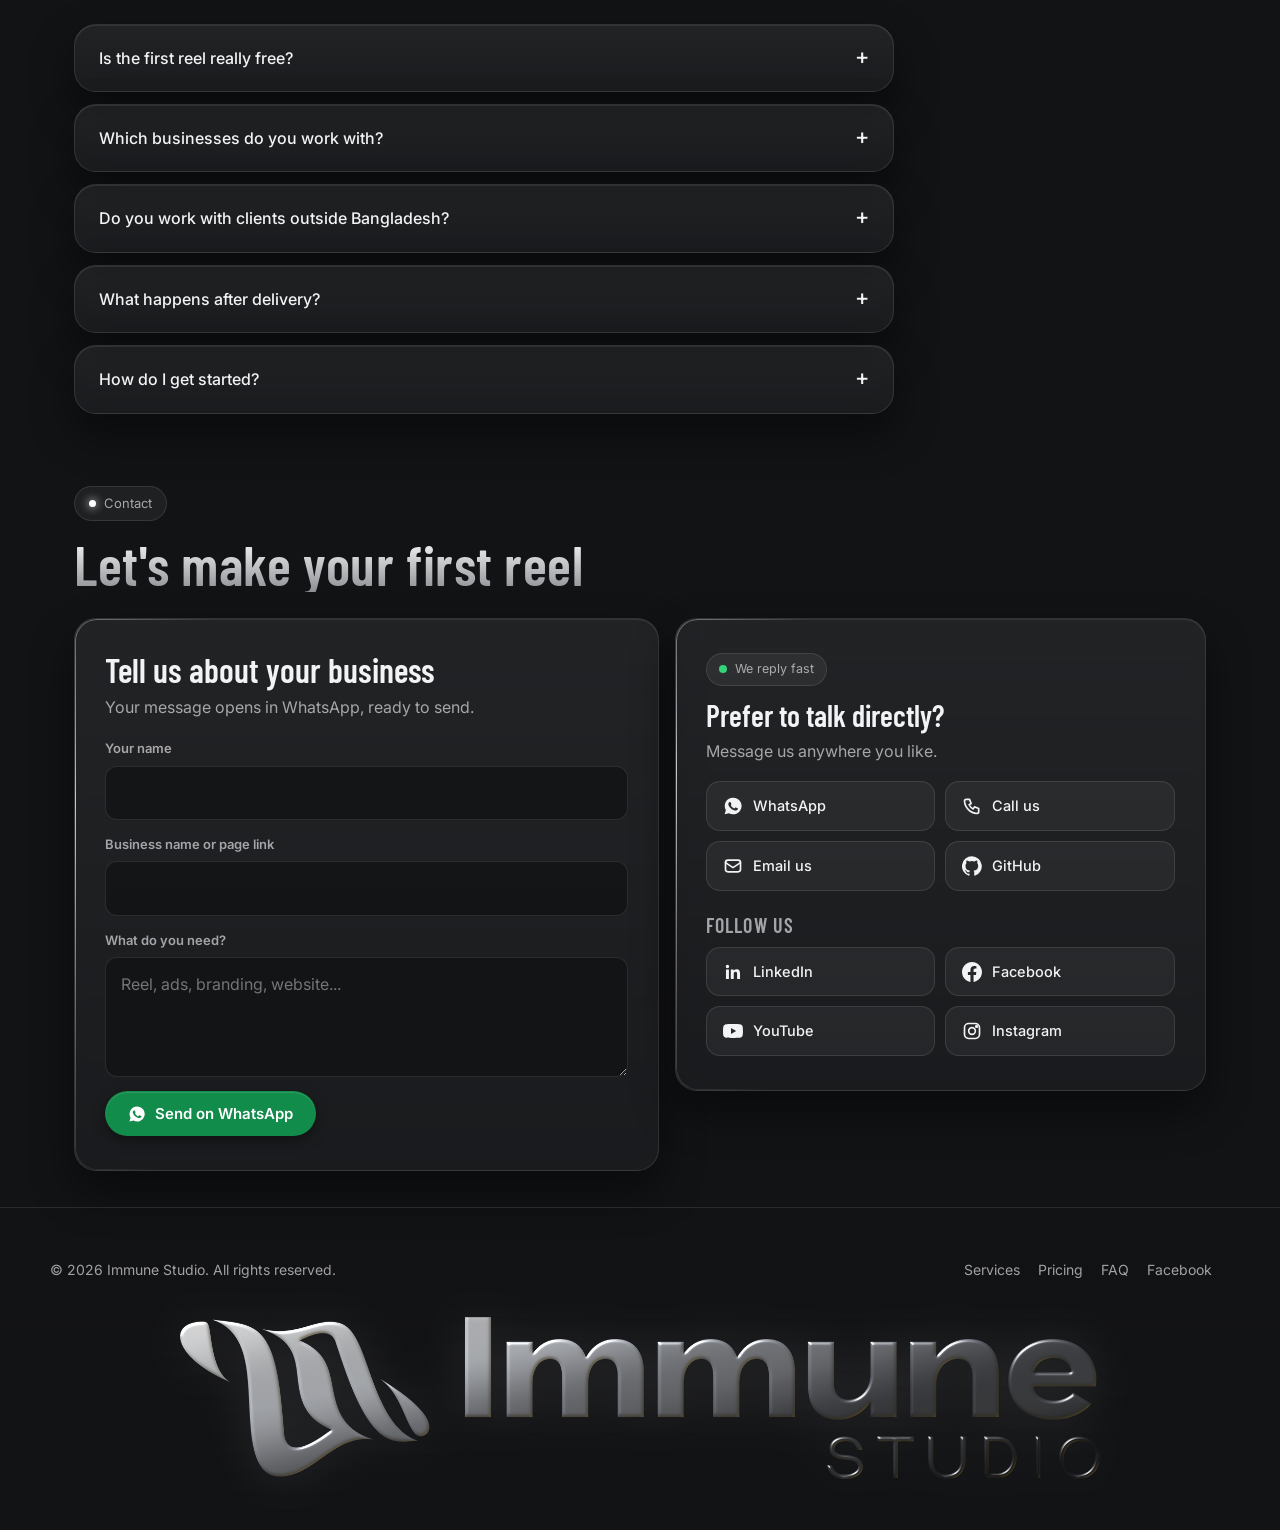
==== commit 5630bfe2: "Update index.html" ====
--- a/index.html
+++ b/index.html
@@ -38,6 +38,16 @@
 <video src="assets/Immune-Studio-Intro-Web.mp4" autoplay muted loop playsinline controls></video>
   
 <main>
+
+<section id="intro">
+  <div class="wrap">
+    <video src="assets/Immune-Studio-Intro-Web.mp4"
+           autoplay muted loop playsinline controls preload="metadata"
+           style="width:100%;border-radius:16px;display:block;background:#121315;border:1px solid #1e2023">
+    </video>
+  </div>
+</section>
+  
 <section id="services" class="svc-sec"><div class="svc-bg" aria-hidden="true"></div><div class="wrap"><div class="sh rv"><span class="tag"><i></i>Services</span><h2>Everything your brand needs to be seen</h2><p>One team for the idea, the script, the shoot and the ad that carries it to your customers.</p></div>
 <div class="svg">
 <article class="sv rv"><div class="sv-top"><span class="ic"><svg viewBox="0 0 24 24"><rect x="3" y="5" width="18" height="14" rx="3"/><path d="m10 9 5 3-5 3z"/></svg></span><small>Tell your story</small></div><h3>Reels</h3><div class="sv-bot"><p>Short cinematic videos with a clear story, strong color grade and sound design.</p><span class="pills"><b>Story</b><b>Color</b><b>Sound</b></span></div></article>
--- a/global.css
+++ b/global.css
@@ -15,6 +15,17 @@
 main,header,footer,.nav{position:relative;z-index:1}
 .wrap{max-width:1180px;margin:0 auto;padding:0 24px}
 section{padding:36px 0;scroll-margin-top:84px}
+
+/* video */
+
+.intro-video {
+  width: 100%;
+  height: auto;
+  display: block;
+  border-radius: 18px;
+  border: 1px solid var(--line);
+  box-shadow: 0 20px 50px rgba(0,0,0,.5);
+}
 
 /* cards */
 .g{background:linear-gradient(180deg,rgba(76,78,81,.28),rgba(30,31,34,.72));border:1px solid var(--line);border-radius:22px;
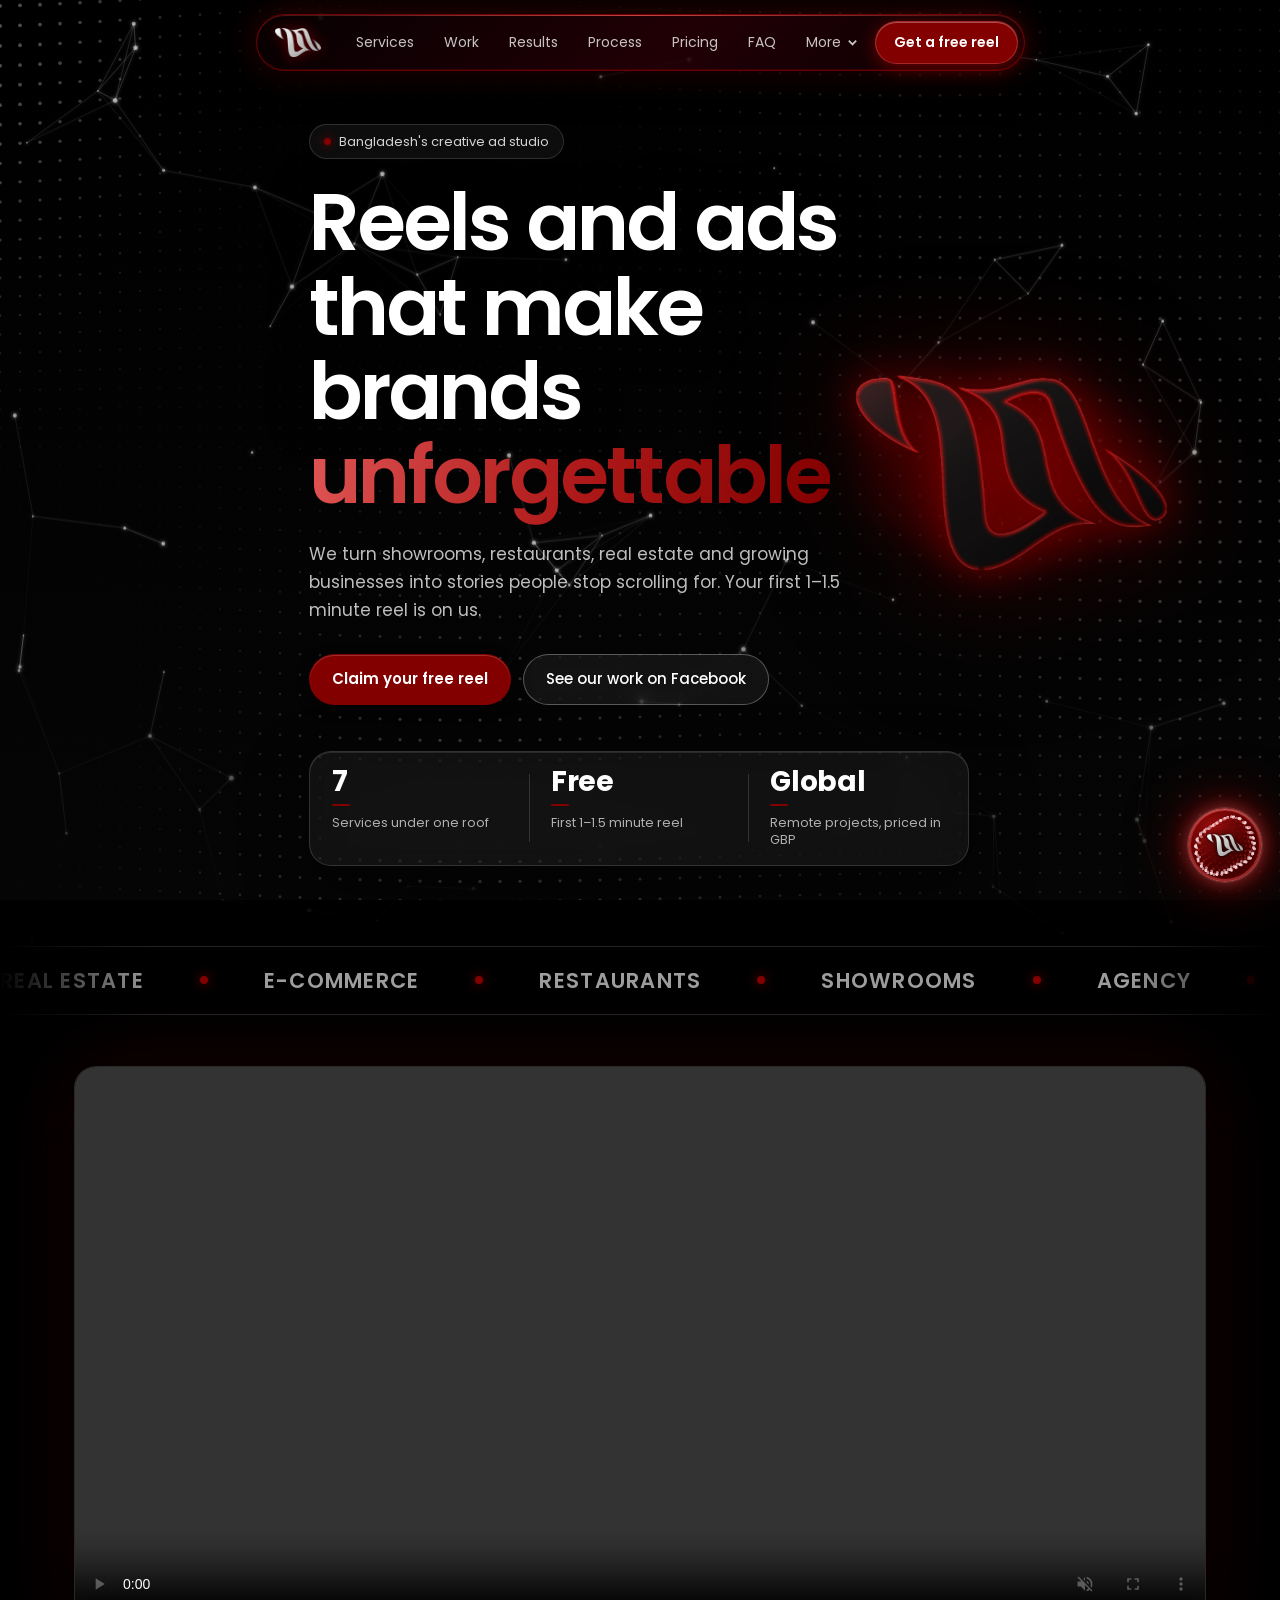
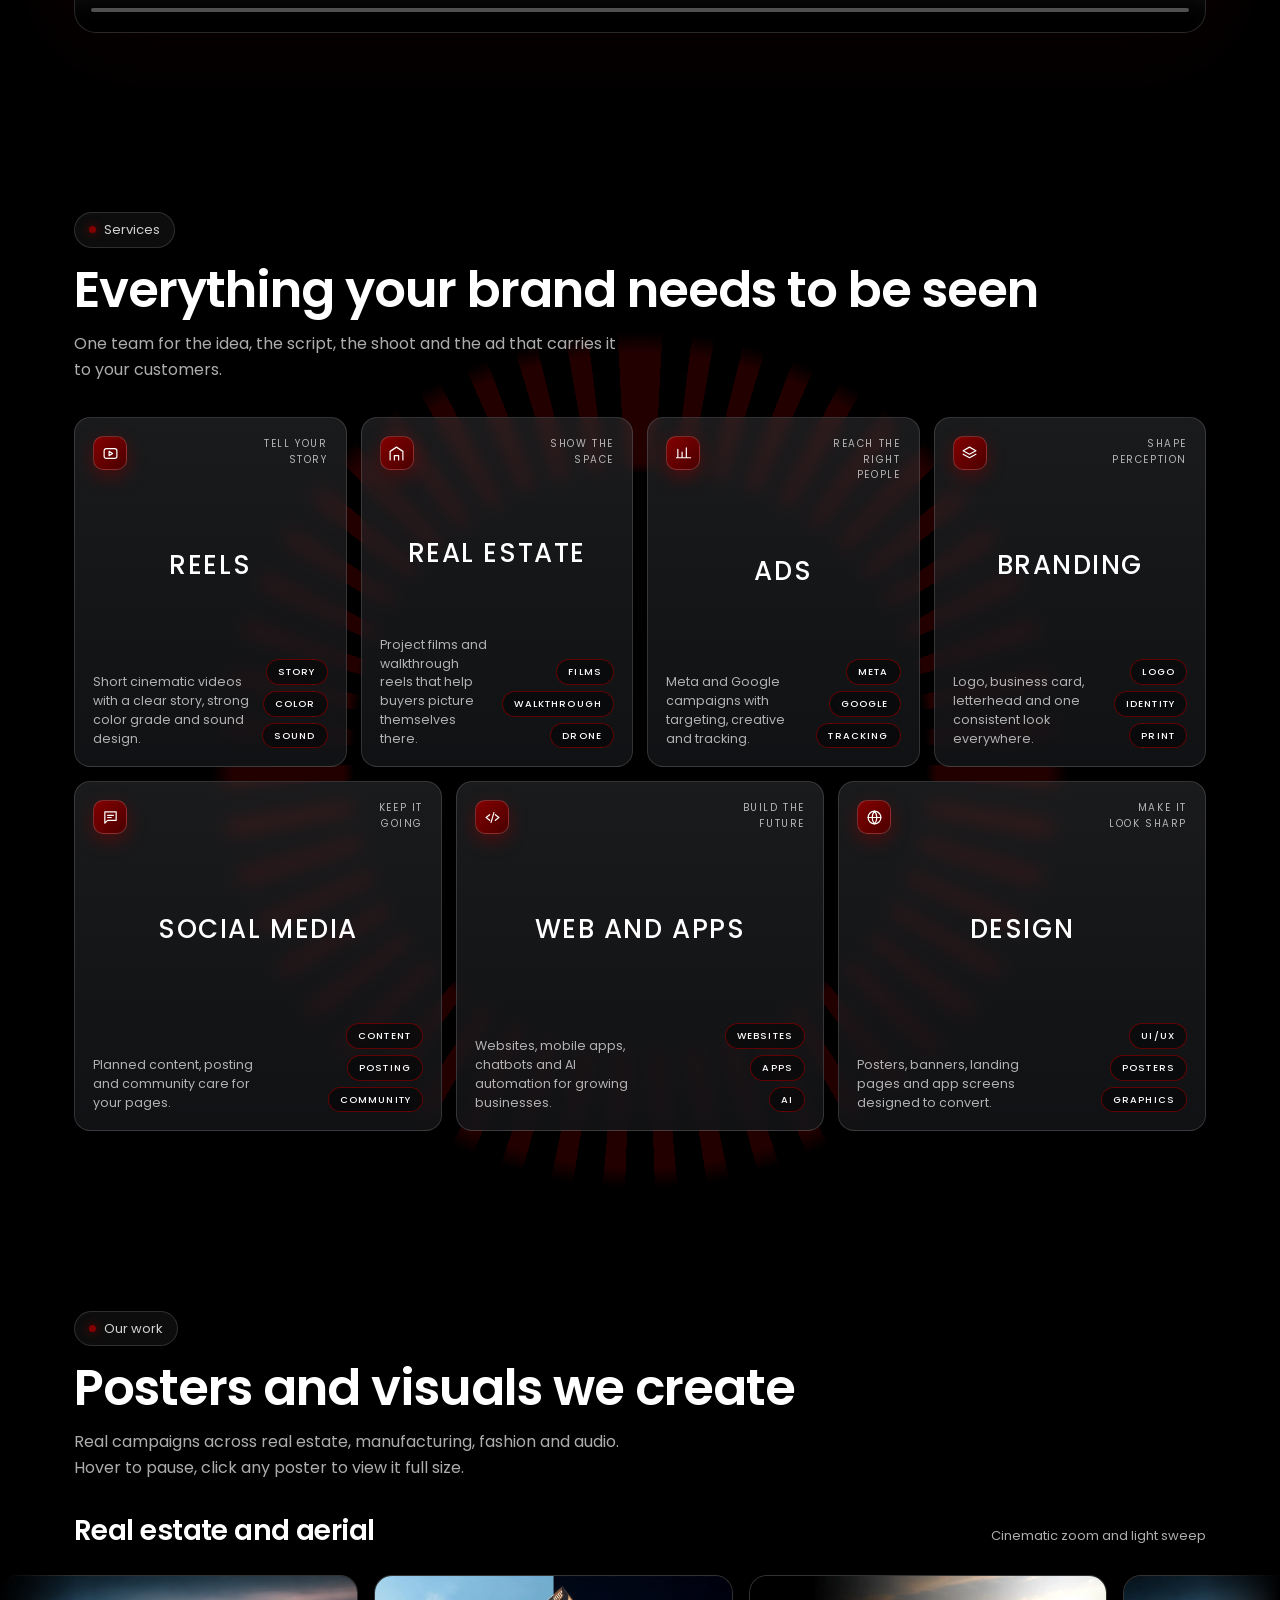
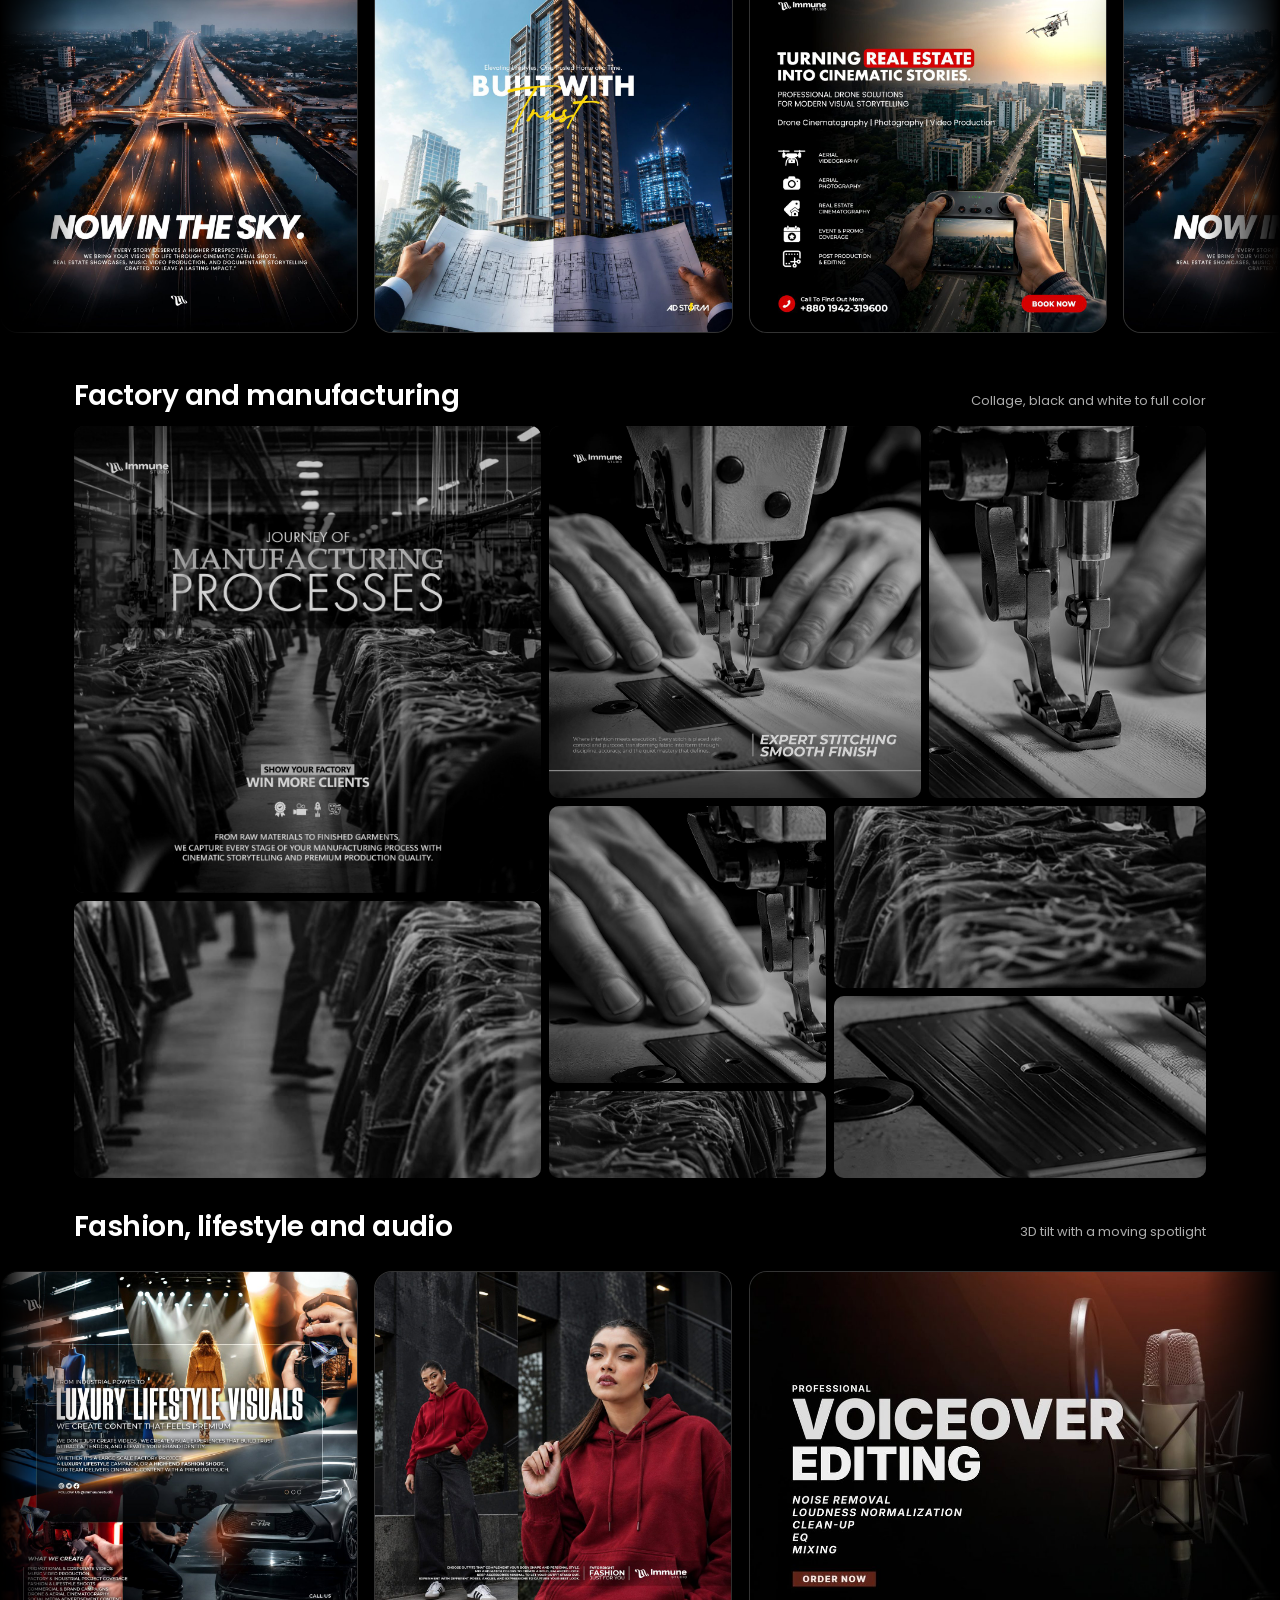
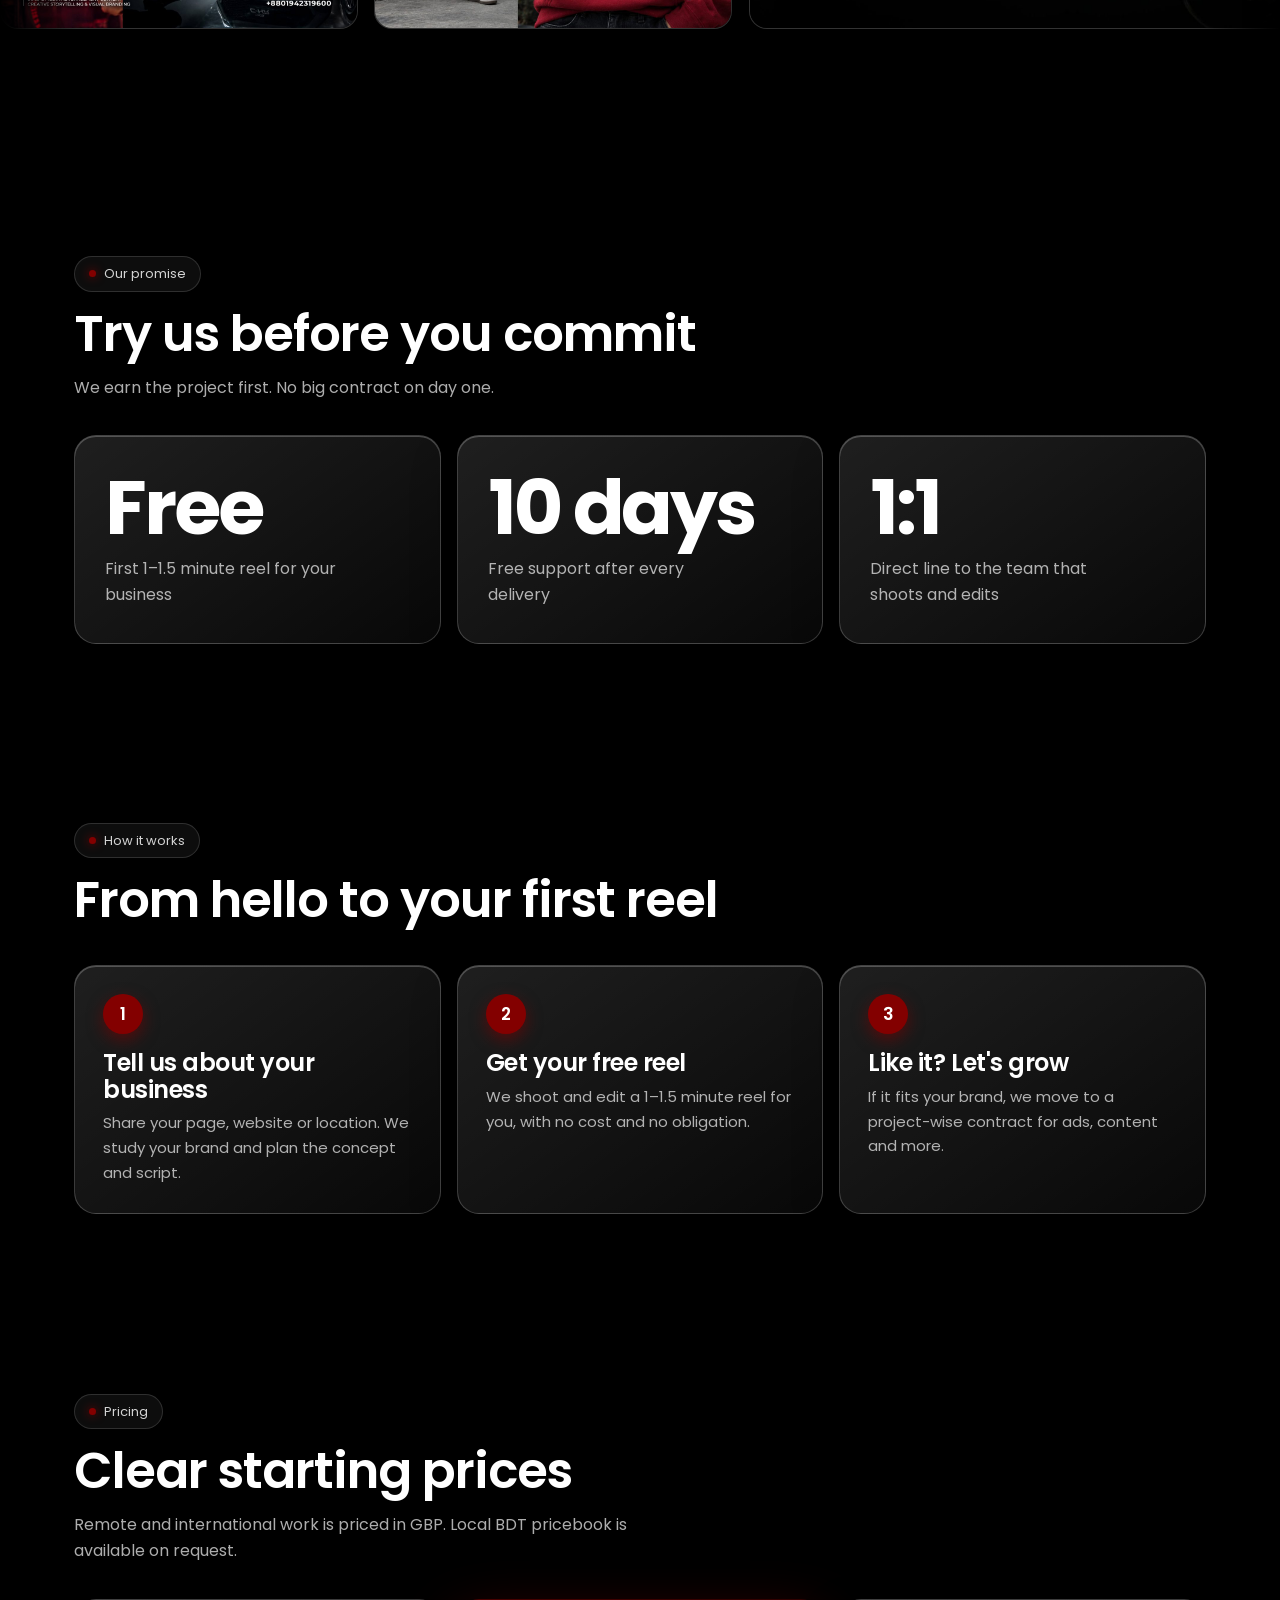
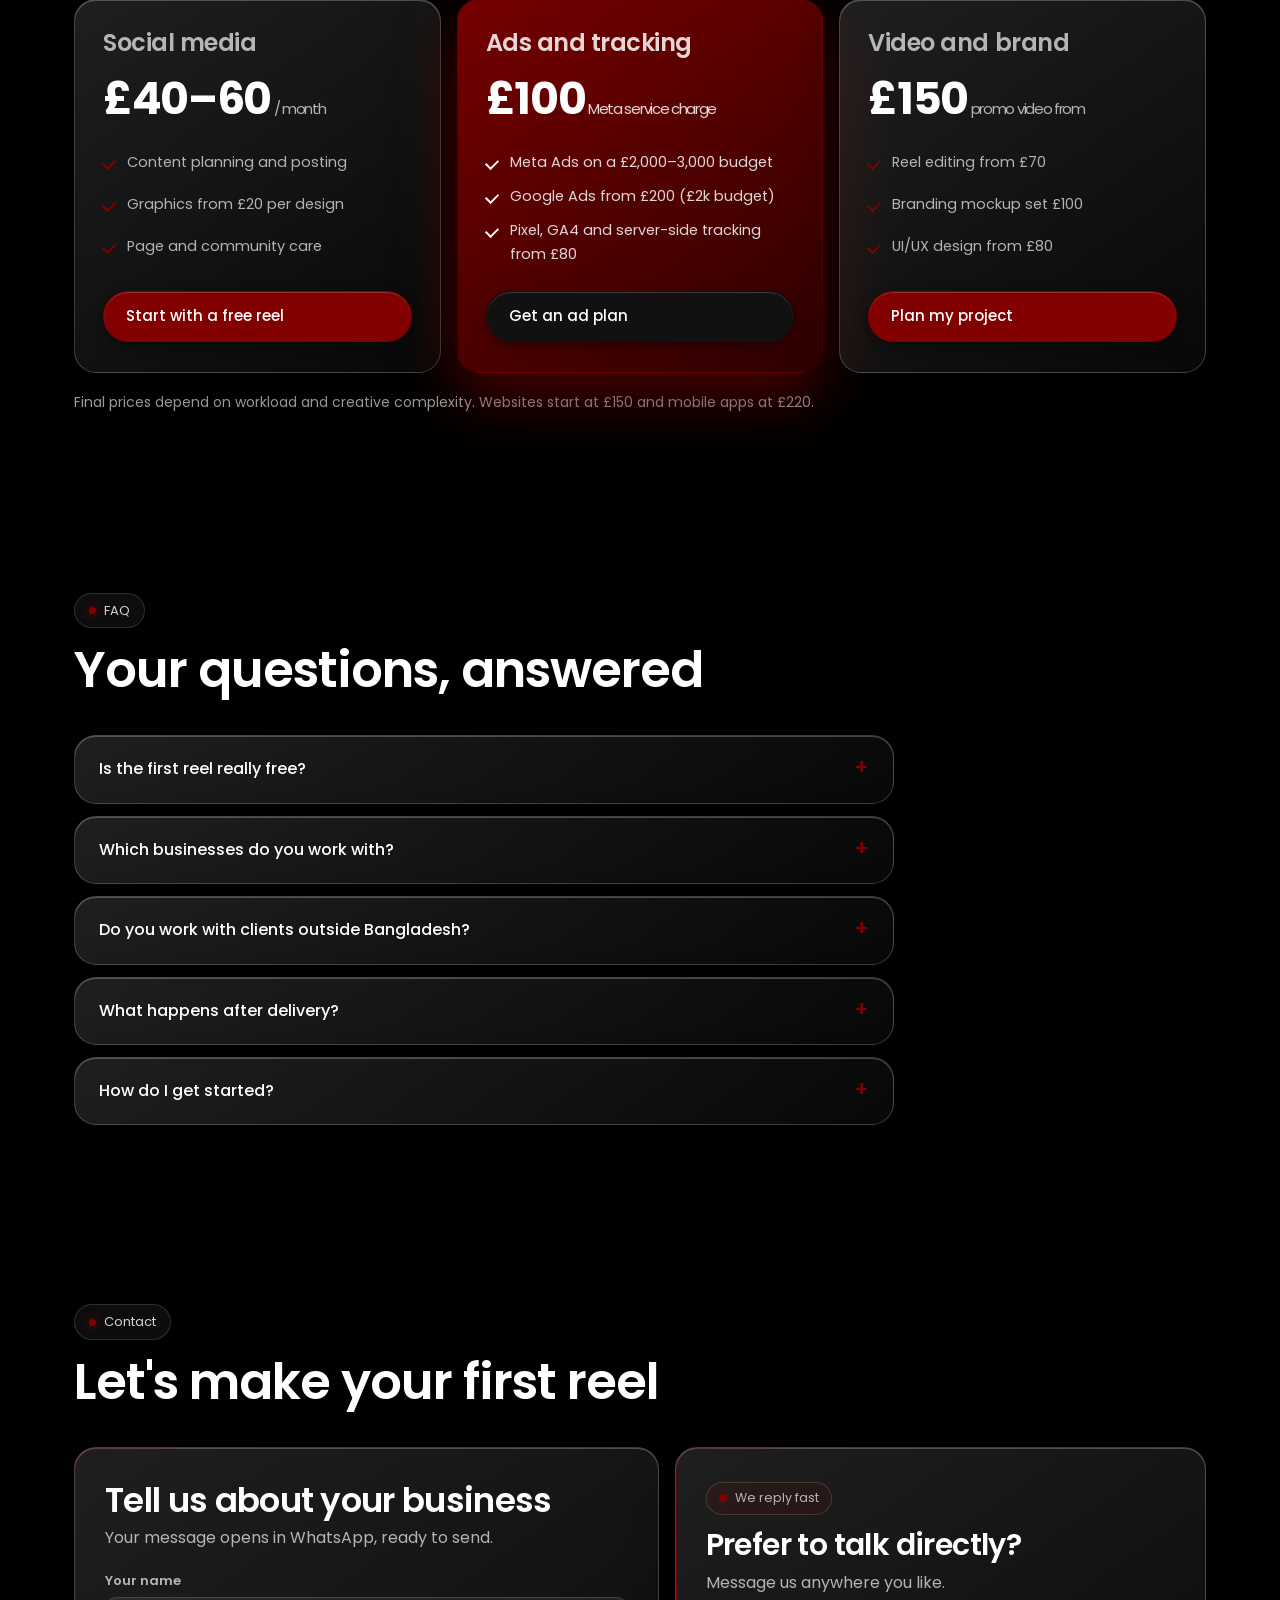
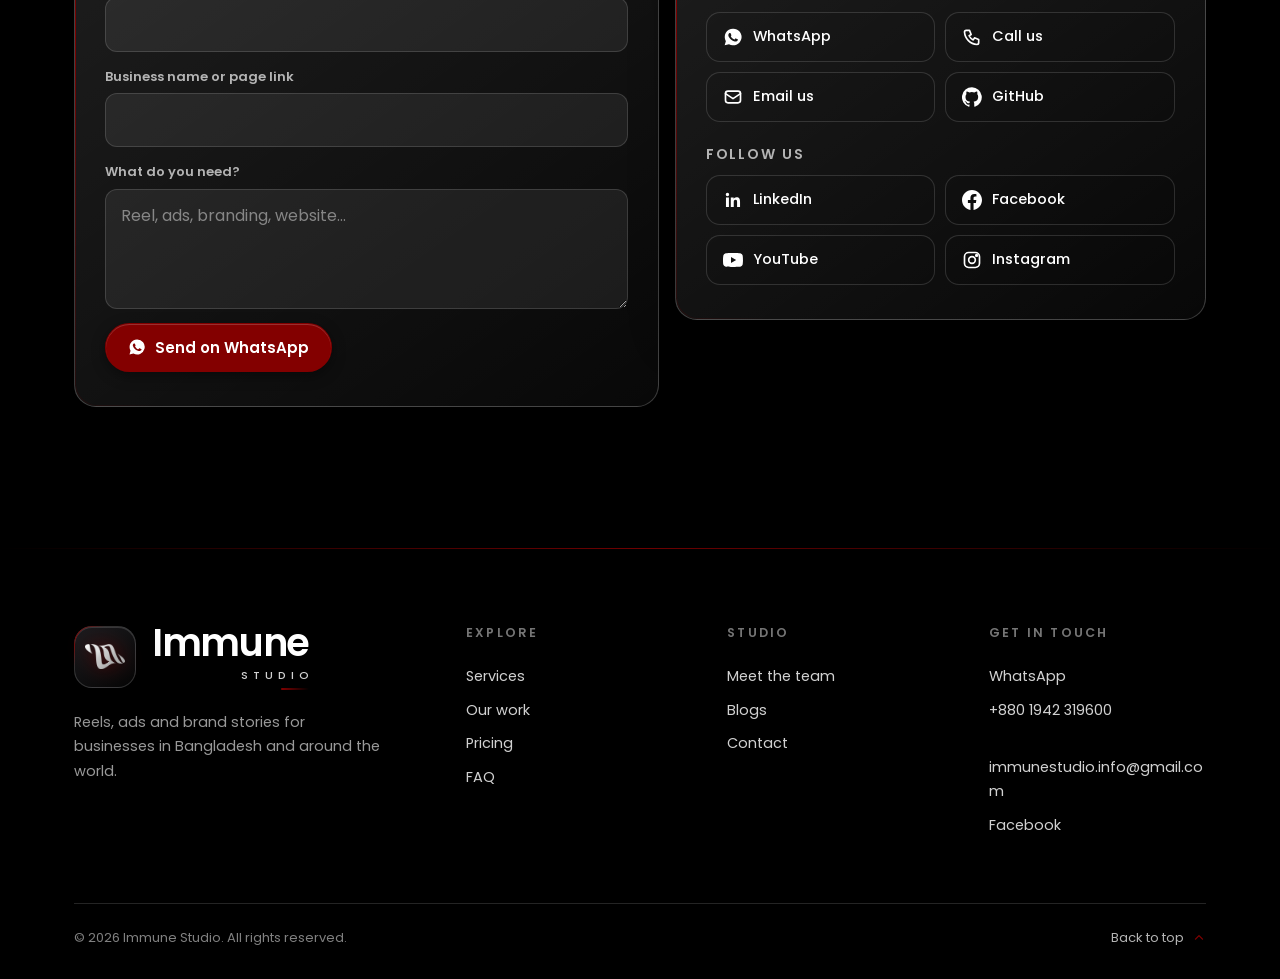
==== commit e52bf7df: "Add files via upload" ====
--- a/index.html
+++ b/index.html
@@ -7,47 +7,48 @@
 <meta name="description" content="Immune Studio creates ads, reels and brand stories for real estate, e-commerce, restaurants and growing businesses in Bangladesh. Get your first reel free.">
 <link rel="preconnect" href="https://fonts.googleapis.com">
 <link rel="preconnect" href="https://fonts.gstatic.com" crossorigin>
-<link href="https://fonts.googleapis.com/css2?family=Barlow+Condensed:wght@500;600;700&family=Inter:wght@400;500;600&display=swap" rel="stylesheet">
+<link href="https://fonts.googleapis.com/css2?family=Poppins:wght@400;500;600;700&display=swap" rel="stylesheet">
 <link rel="stylesheet" href="global.css">
 </head>
 <body>
+<div class="bgfx" aria-hidden="true"></div>
 <canvas id="bg" aria-hidden="true"></canvas>
 
 <nav class="nav"><div class="pill">
-  <b>IMMUNE</b>
+  <a class="brand" href="#home" aria-label="Immune Studio"><img class="bm" src="assets/immune-mark-white.png" alt="" width="800" height="501"></a>
   <a href="#services">Services</a><a href="#work">Work</a><a href="#results">Results</a><a href="#process">Process</a><a href="#pricing">Pricing</a><a href="#faq">FAQ</a><div class="dd"><button class="ddbtn" type="button" aria-haspopup="true" aria-expanded="false">More <svg viewBox="0 0 12 12"><path d="m2 4 4 4 4-4"/></svg></button><div class="ddm"><div class="ddin"><a href="team.html">Meet the team</a><a href="blogs.html">Blogs</a><a href="#contact">Contact us</a></div></div></div>
   <a class="btn solid" href="#contact">Get a free reel</a>
 </div></nav>
 
 <header class="top" id="home">
   <canvas id="net" aria-hidden="true"></canvas>
-  <div class="logo3d" aria-hidden="true"><div class="tilt"><div class="spin"><img src="assets/immune-symbol-chrome.png" alt="" width="800" height="502"></div></div></div>
+  <div class="logo3d" aria-hidden="true"><div class="tilt"><div class="spin"><img src="assets/immune-symbol-black.png" alt="" width="800" height="502"></div></div></div>
   <div class="wrap hero">
     <span class="tag"><i></i>Bangladesh's creative ad studio</span>
-    <h1>Reels and ads that make brands unforgettable</h1>
+    <h1>Reels and ads that make brands <em>unforgettable</em></h1>
     <p>We turn showrooms, restaurants, real estate and growing businesses into stories people stop scrolling for. Your first 1–1.5 minute reel is on us.</p>
     <div class="cta-row">
       <a class="btn solid" href="#contact">Claim your free reel</a>
       <a class="btn" href="https://www.facebook.com/share/1UAmAy9J2i/" target="_blank" rel="noopener">See our work on Facebook</a>
+    </div>
+    <div class="hero-strip" aria-label="Studio highlights">
+      <div><b>7</b><span>Services under one roof</span></div>
+      <div><b>Free</b><span>First 1–1.5 minute reel</span></div>
+      <div><b>Global</b><span>Remote projects, priced in GBP</span></div>
     </div>
   </div>
 </header>
 
 <div class="marq" aria-label="Industries we work with"><div class="track" id="track"></div></div>
 
-<video src="assets/Immune-Studio-Intro-Web.mp4" autoplay muted loop playsinline controls></video>
-  
 <main>
 
 <section id="intro">
   <div class="wrap">
-    <video src="assets/Immune-Studio-Intro-Web.mp4"
-           autoplay muted loop playsinline controls preload="metadata"
-           style="width:100%;border-radius:16px;display:block;background:#121315;border:1px solid #1e2023">
-    </video>
+    <video class="intro-video" src="assets/Immune-Studio-Intro-Web.mp4" autoplay muted loop playsinline controls preload="metadata"></video>
   </div>
 </section>
-  
+
 <section id="services" class="svc-sec"><div class="svc-bg" aria-hidden="true"></div><div class="wrap"><div class="sh rv"><span class="tag"><i></i>Services</span><h2>Everything your brand needs to be seen</h2><p>One team for the idea, the script, the shoot and the ad that carries it to your customers.</p></div>
 <div class="svg">
 <article class="sv rv"><div class="sv-top"><span class="ic"><svg viewBox="0 0 24 24"><rect x="3" y="5" width="18" height="14" rx="3"/><path d="m10 9 5 3-5 3z"/></svg></span><small>Tell your story</small></div><h3>Reels</h3><div class="sv-bot"><p>Short cinematic videos with a clear story, strong color grade and sound design.</p><span class="pills"><b>Story</b><b>Color</b><b>Sound</b></span></div></article>
@@ -137,8 +138,7 @@
       <div class="sgrid">
       <a class="sb s-wa" href="https://wa.me/8801942319600" target="_blank" rel="noopener"><svg viewBox="0 0 24 24"><path d="M12 2a10 10 0 0 0-8.6 15L2 22l5.2-1.4A10 10 0 1 0 12 2zm5.3 14.2c-.2.6-1.3 1.2-1.8 1.2-.5.1-1 .2-3.3-.7-2.8-1.1-4.5-3.9-4.7-4.1-.1-.2-1.1-1.5-1.1-2.8s.7-2 1-2.3c.2-.3.5-.3.7-.3h.5c.2 0 .4 0 .6.5l.8 2c.1.2.1.4 0 .5l-.4.6c-.1.2-.3.3-.1.6.2.3.8 1.3 1.7 2.1 1.1 1 2 1.3 2.3 1.4.3.1.4.1.6-.1l.8-1c.2-.3.4-.2.6-.1l1.9.9c.3.1.5.2.5.4.1.1.1.7-.1 1.3z"/></svg><span>WhatsApp</span></a>
       <a class="sb s-call" href="tel:+8801942319600" target="_blank" rel="noopener"><svg class="st" viewBox="0 0 24 24"><path d="M5 4h4l2 5-2.5 1.5a11 11 0 0 0 5 5L15 13l5 2v4a2 2 0 0 1-2 2A16 16 0 0 1 3 6a2 2 0 0 1 2-2z"/></svg><span>Call us</span></a>
-      <!-- ADD YOUR EMAIL: replace YOUR-EMAIL@YOUR-DOMAIN.com -->
-      <a class="sb s-mail" href="mailto:YOUR-EMAIL@YOUR-DOMAIN.com"><svg class="st" viewBox="0 0 24 24"><rect x="3" y="5" width="18" height="14" rx="3"/><path d="m3 8 9 6 9-6"/></svg><span>Email us</span></a>
+      <a class="sb s-mail" href="mailto:immunestudio.info@gmail.com"><svg class="st" viewBox="0 0 24 24"><rect x="3" y="5" width="18" height="14" rx="3"/><path d="m3 8 9 6 9-6"/></svg><span>Email us</span></a>
       <!-- ADD YOUR GITHUB LINK: replace YOUR-GITHUB-USERNAME -->
       <a class="sb s-gh" href="https://github.com/YOUR-GITHUB-USERNAME" target="_blank" rel="noopener"><svg viewBox="0 0 24 24"><path d="M12 .3a12 12 0 0 0-3.8 23.4c.6.1.8-.3.8-.6v-2c-3.3.7-4-1.6-4-1.6-.6-1.4-1.4-1.8-1.4-1.8-1-.7.1-.7.1-.7 1.2.1 1.8 1.2 1.8 1.2 1 1.8 2.8 1.3 3.5 1 .1-.8.4-1.3.7-1.6-2.7-.3-5.5-1.3-5.5-5.9 0-1.3.5-2.4 1.2-3.2-.1-.3-.5-1.5.1-3.2 0 0 1-.3 3.3 1.2a11.5 11.5 0 0 1 6 0c2.3-1.5 3.3-1.2 3.3-1.2.7 1.7.2 2.9.1 3.2.8.8 1.2 1.9 1.2 3.2 0 4.6-2.8 5.6-5.5 5.9.4.4.8 1.1.8 2.2v3.3c0 .3.2.7.8.6A12 12 0 0 0 12 .3z"/></svg><span>GitHub</span></a>
       </div>
@@ -157,9 +157,20 @@
 </div></section>
 </main>
 
-<footer>
-  <div class="fgrid"><div>© <span id="yr"></span> Immune Studio. All rights reserved.</div><div><a href="#services">Services</a><a href="#pricing">Pricing</a><a href="#faq">FAQ</a><a href="https://www.facebook.com/share/1UAmAy9J2i/" target="_blank" rel="noopener">Facebook</a></div></div>
-  <div class="wm"><img src="assets/immune-wordmark-chrome.png" alt="Immune Studio" width="1800" height="316"></div>
+<footer class="ft" id="footer">
+  <div class="ft-in">
+    <div class="ft-brand">
+      <a class="ft-logo" href="#home" aria-label="Immune Studio, back to top">
+        <span class="ft-mark"><img src="assets/immune-mark-white.png" alt="" width="800" height="502"></span>
+        <span class="ft-name"><b>Immune</b><i>Studio</i></span>
+      </a>
+      <p>Reels, ads and brand stories for businesses in Bangladesh and around the world.</p>
+    </div>
+    <nav class="ft-col" aria-label="Explore"><h4>Explore</h4><a href="#services">Services</a><a href="#work">Our work</a><a href="#pricing">Pricing</a><a href="#faq">FAQ</a></nav>
+    <nav class="ft-col" aria-label="Studio"><h4>Studio</h4><a href="team.html">Meet the team</a><a href="blogs.html">Blogs</a><a href="#contact">Contact</a></nav>
+    <div class="ft-col"><h4>Get in touch</h4><a href="https://wa.me/8801942319600" target="_blank" rel="noopener">WhatsApp</a><a href="tel:+8801942319600">+880 1942 319600</a><a href="mailto:immunestudio.info@gmail.com">immunestudio.info@gmail.com</a><a href="https://www.facebook.com/share/1UAmAy9J2i/" target="_blank" rel="noopener">Facebook</a></div>
+  </div>
+  <div class="ft-bar"><span>© <span id="yr"></span> Immune Studio. All rights reserved.</span><a class="ft-top" href="#home">Back to top <svg viewBox="0 0 24 24"><path d="m6 14 6-6 6 6"/></svg></a></div>
 </footer>
 
 <div class="lb" id="lb" hidden><img alt=""><button type="button" aria-label="Close">&times;</button></div>
--- a/global.css
+++ b/global.css
@@ -1,76 +1,110 @@
-/* IMMUNE STUDIO — Royal Charcoal palette: #1e2023 #1e1f22 #47484c #4c4e51 */
+/* IMMUNE STUDIO — Red / Black / White
+   - Page is black; the backdrop shifts colour per section (see html[data-sec] below).
+   - White cards (.g) and the white nav pill keep their dark text; everything on black uses white text. */
+
+@property --bg1{syntax:'<color>';inherits:true;initial-value:#000}
+@property --bg2{syntax:'<color>';inherits:true;initial-value:#050505}
+@property --glow{syntax:'<color>';inherits:true;initial-value:rgba(131,0,0,0.32)}
+@property --gx{syntax:'<percentage>';inherits:true;initial-value:78%}
+@property --gy{syntax:'<percentage>';inherits:true;initial-value:24%}
+@property --a{syntax:'<angle>';inherits:false;initial-value:0deg}
+
 :root{
-  --c1:#1e2023;--c2:#47484c;--c3:#4c4e51;--c4:#1e1f22;--c0:#121315;
-  --text:#f2f3f5;--mute:rgba(242,243,245,.64);--line:rgba(255,255,255,.1);
-  --display:'Barlow Condensed','Arial Narrow',Impact,sans-serif;
-  --body:'Inter',system-ui,-apple-system,'Segoe UI',sans-serif;
+  --red:#830000;--red-d:#4a0000;--red-l:#c93a3a;--rgb:131,0,0;--rgb2:205,72,72;
+  --c1:#181818;--c2:#333333;--c3:#444444;--c4:#111111;--c0:#000000;
+  --text:#ffffff;--mute:rgba(255,255,255,.68);--line:rgba(255,255,255,.14);
+  --display:'Poppins',system-ui,-apple-system,'Segoe UI',sans-serif;
+  --body:'Poppins',system-ui,-apple-system,'Segoe UI',sans-serif;
+  /* backdrop (defaults = hero) */
+  --bg1:#000;--bg2:#050505;--glow:rgba(131,0,0,0.35);--gx:78%;--gy:24%;
+  transition:--bg1 1.2s ease,--bg2 1.2s ease,--glow 1.2s ease,--gx 1.2s ease,--gy 1.2s ease;
 }
+/* one backdrop per section — always black-based, with a red or white glow */
+html[data-sec="intro"]   {--bg1:#000;   --bg2:#0c0202;--glow:rgba(131,0,0,0.26);--gx:50%;--gy:55%}
+html[data-sec="services"]{--bg1:#0f0000;--bg2:#000;   --glow:rgba(131,0,0,0.48);--gx:12%;--gy:38%}
+html[data-sec="work"]    {--bg1:#000;   --bg2:#0a0a0a;--glow:rgba(255,255,255,.08);--gx:50%;--gy:0%}
+html[data-sec="results"] {--bg1:#3a0000;--bg2:#000;   --glow:rgba(131,0,0,0.64);--gx:50%;--gy:100%}
+html[data-sec="process"] {--bg1:#000;   --bg2:#060606;--glow:rgba(255,255,255,.07);--gx:88%;--gy:18%}
+html[data-sec="pricing"] {--bg1:#220000;--bg2:#000;   --glow:rgba(131,0,0,0.51);--gx:50%;--gy:15%}
+html[data-sec="faq"]     {--bg1:#000;   --bg2:#090909;--glow:rgba(131,0,0,0.19);--gx:8%; --gy:85%}
+html[data-sec="contact"] {--bg1:#2e0000;--bg2:#000;   --glow:rgba(131,0,0,0.61);--gx:50%;--gy:92%}
+html[data-sec="footer"]  {--bg1:#000;   --bg2:#000;   --glow:rgba(var(--rgb),0.16);--gx:50%;--gy:100%}
+
 *{box-sizing:border-box;margin:0}
-html{scroll-behavior:smooth;background:var(--c0)}
-body{background:var(--c0);color:var(--text);font:400 16px/1.65 var(--body);-webkit-font-smoothing:antialiased;overflow-x:hidden}
+html{scroll-behavior:smooth;background:#000}
+body{background:transparent;color:var(--text);font:400 16px/1.65 var(--body);-webkit-font-smoothing:antialiased;overflow-x:hidden}
 a{color:inherit}
-:focus-visible{outline:2px solid #fff;outline-offset:3px}
-h1,h2,h3{font-family:var(--display);line-height:1.02;font-weight:600}
+:focus-visible{outline:2px solid var(--red);outline-offset:3px}
+h1,h2,h3{font-family:var(--display);line-height:1.1;font-weight:600;letter-spacing:-.02em}
+.bgfx{position:fixed;inset:0;z-index:0;pointer-events:none;
+  background:linear-gradient(180deg,var(--bg1),var(--bg2))}
 #bg{position:fixed;inset:0;width:100%;height:100%;z-index:0;pointer-events:none}
 main,header,footer,.nav{position:relative;z-index:1}
 .wrap{max-width:1180px;margin:0 auto;padding:0 24px}
-section{padding:36px 0;scroll-margin-top:84px}
-
-/* video */
-
-.intro-video {
-  width: 100%;
-  height: auto;
-  display: block;
-  border-radius: 18px;
-  border: 1px solid var(--line);
-  box-shadow: 0 20px 50px rgba(0,0,0,.5);
-}
-
-/* cards */
-.g{background:linear-gradient(180deg,rgba(76,78,81,.28),rgba(30,31,34,.72));border:1px solid var(--line);border-radius:22px;
-  box-shadow:inset 0 1px 0 rgba(255,255,255,.08),0 20px 44px rgba(0,0,0,.45);backdrop-filter:blur(6px);
-  transition:transform .25s,border-color .25s,box-shadow .25s}
-.g:hover{transform:translateY(-3px);border-color:rgba(255,255,255,.32);box-shadow:inset 0 1px 0 rgba(255,255,255,.16),0 24px 50px rgba(0,0,0,.6),0 0 30px rgba(255,255,255,.06)}
-.tag{display:inline-flex;align-items:center;gap:8px;padding:6px 14px;border-radius:999px;font-size:13px;color:var(--mute);background:rgba(255,255,255,.06);border:1px solid var(--line)}
-.tag i{width:7px;height:7px;border-radius:50%;background:#fff;box-shadow:0 0 10px #fff}
+section{padding:clamp(48px,7vw,92px) 0;scroll-margin-top:84px}
+
+/* intro video */
+#intro{padding-top:clamp(28px,4vw,52px)}
+.intro-video{width:100%;height:auto;display:block;border-radius:22px;border:1px solid var(--line);background:#050505;
+  box-shadow:0 30px 80px rgba(0,0,0,.7),0 0 90px rgba(var(--rgb),0.22)}
+
+/* cards — white, dark text (unchanged look) */
+.g{color:var(--text);position:relative;
+  background:linear-gradient(145deg,rgba(255,255,255,.12),rgba(255,255,255,.03));border:1px solid rgba(255,255,255,.2);border-radius:22px;
+  box-shadow:inset 0 1px 0 rgba(255,255,255,.24),0 20px 44px rgba(0,0,0,.4);-webkit-backdrop-filter:blur(18px) saturate(1.5);backdrop-filter:blur(18px) saturate(1.5);
+  transition:transform .3s,border-color .3s,box-shadow .3s,background .3s}
+.g:hover{transform:translateY(-4px);background:linear-gradient(145deg,rgba(255,255,255,.2),rgba(255,255,255,.06));border-color:rgba(var(--rgb2),.7);box-shadow:inset 0 1px 0 rgba(255,255,255,.34),0 26px 54px rgba(0,0,0,.55),0 0 36px rgba(var(--rgb),.5)}
+.tag{display:inline-flex;align-items:center;gap:8px;padding:6px 14px;border-radius:999px;font-size:13px;color:rgba(255,255,255,.82);background:rgba(255,255,255,.05);border:1px solid var(--line);backdrop-filter:blur(8px)}
+.tag i{width:7px;height:7px;border-radius:50%;background:var(--red);box-shadow:0 0 10px var(--red)}
 
 /* headings */
-.sh{margin-bottom:26px}
-.sh h2{font-size:clamp(34px,5vw,56px);letter-spacing:.01em;background:linear-gradient(180deg,#fff,#8d8f94);-webkit-background-clip:text;background-clip:text;color:transparent;margin:14px 0 8px}
+.sh{margin-bottom:34px}
+.sh h2{font-size:clamp(28px,4.2vw,50px);letter-spacing:-.02em;line-height:1.12;color:#fff;margin:14px 0 10px;padding-bottom:.06em}
 .sh p{color:var(--mute);max-width:56ch}
 
 /* buttons */
-.btn{position:relative;display:inline-flex;align-items:center;gap:9px;padding:12px 22px;border-radius:999px;text-decoration:none;font-weight:500;font-size:15px;color:var(--text);
-  border:1px solid rgba(255,255,255,.28);background:rgba(30,31,34,.7);box-shadow:inset 0 1px 0 rgba(255,255,255,.12),0 4px 14px rgba(0,0,0,.4);cursor:pointer;font-family:inherit;
-  transition:transform .25s cubic-bezier(.2,.8,.2,1),box-shadow .25s,background .25s}
-.btn:hover{transform:translateY(-3px) scale(1.03);box-shadow:inset 0 1px 0 rgba(255,255,255,.3),0 14px 30px rgba(0,0,0,.6),0 0 26px rgba(255,255,255,.22)}
+.btn{position:relative;display:inline-flex;align-items:center;gap:9px;padding:12px 22px;border-radius:999px;text-decoration:none;font-weight:500;font-size:15px;color:#fff;
+  border:1px solid rgba(var(--rgb),0.8);background:var(--red);box-shadow:inset 0 1px 0 rgba(255,255,255,.18),0 4px 14px rgba(0,0,0,.4);cursor:pointer;font-family:inherit;
+  transition:transform .25s cubic-bezier(.2,.8,.2,1),box-shadow .25s,background .25s,color .25s,border-color .25s}
+.btn:hover{transform:translateY(-3px) scale(1.03);box-shadow:inset 0 1px 0 rgba(255,255,255,.3),0 14px 30px rgba(0,0,0,.6),0 0 28px rgba(var(--rgb),0.72)}
 .btn:active{transform:scale(.97)}
 .btn svg{width:18px;height:18px;fill:currentColor}
-.btn.solid{background:#f2f3f5;color:var(--c4);border-color:transparent;font-weight:600}
-.btn.wa{background:#128c4a;border-color:transparent;color:#fff;font-weight:600}
-.btn.wa:hover{box-shadow:0 14px 30px rgba(0,0,0,.6),0 0 28px rgba(37,211,102,.6)}
-
-/* nav */
+.btn.solid{border-color:transparent;font-weight:600}
+.btn.wa{border-color:transparent;font-weight:600}
+/* secondary button on black = white outline */
+.hero .btn:not(.solid),.tmtext .btn:not(.solid){background:rgba(255,255,255,.06);border-color:rgba(255,255,255,.3);backdrop-filter:blur(8px);box-shadow:none}
+.hero .btn:not(.solid):hover,.tmtext .btn:not(.solid):hover{background:#fff;color:#111;border-color:#fff;box-shadow:0 14px 30px rgba(0,0,0,.6),0 0 28px rgba(255,255,255,.25)}
+
+/* nav — black glass with a red tint, red edge light, white text */
 .nav{position:fixed;top:14px;left:0;right:0;z-index:50;display:flex;justify-content:center;padding:0 14px;pointer-events:none}
-.pill{pointer-events:auto;display:flex;align-items:center;gap:4px;padding:6px 6px 6px 18px;border-radius:999px;background:rgba(18,19,21,.86);backdrop-filter:blur(10px);border:1px solid var(--line);box-shadow:0 12px 34px rgba(0,0,0,.55)}
-.pill b{font:700 20px var(--display);letter-spacing:.06em;margin-right:10px}
-.pill a:not(.btn){padding:9px 13px;border-radius:999px;font-size:14px;color:var(--mute);text-decoration:none;transition:color .2s,background .2s}
-.pill a:not(.btn):hover{color:#fff;background:rgba(255,255,255,.09)}
-.pill .btn{padding:9px 18px;font-size:14px}
+.pill{--text:#ffffff;--mute:rgba(255,255,255,.76);--line:rgba(var(--rgb),0.54);position:relative;pointer-events:auto;display:flex;align-items:center;gap:4px;padding:6px 6px 6px 18px;border-radius:999px;
+  background:linear-gradient(135deg,rgba(8,0,2,.82) 0%,rgba(52,0,9,.62) 55%,rgba(12,0,3,.8) 100%);
+  -webkit-backdrop-filter:blur(18px) saturate(1.6);backdrop-filter:blur(18px) saturate(1.6);
+  border:1px solid rgba(var(--rgb),0.8);
+  box-shadow:inset 0 1px 0 rgba(var(--rgb2),.32),inset 0 -1px 0 rgba(var(--rgb),0.29),0 12px 34px rgba(0,0,0,.65),0 0 34px rgba(var(--rgb),0.45)}
+.pill::before{content:"";position:absolute;left:8%;right:8%;top:0;height:1px;border-radius:1px;background:linear-gradient(90deg,transparent,rgba(var(--rgb2),.9),transparent);pointer-events:none}
+.pill a:not(.btn){padding:9px 13px;border-radius:999px;font-size:14px;color:var(--mute);text-decoration:none;transition:color .2s,background .2s,box-shadow .2s}
+.pill a:not(.btn):hover{color:#fff;background:rgba(var(--rgb),0.32);box-shadow:inset 0 0 0 1px rgba(var(--rgb),0.64)}
+.pill .btn{white-space:nowrap;padding:9px 18px;font-size:14px;border-color:rgba(214,100,100,.4);box-shadow:inset 0 1px 0 rgba(255,255,255,.3),0 4px 18px rgba(var(--rgb),0.8)}
 
 /* hero (header) */
-header.top{position:relative;overflow:hidden;min-height:92vh;display:flex;align-items:center;border-bottom:1px solid var(--line)}
-#net{position:absolute;inset:0;width:100%;height:100%;z-index:0;cursor:crosshair}
-header.top::after{content:"";position:absolute;inset:0;z-index:0;pointer-events:none;background:radial-gradient(70% 60% at 30% 50%,rgba(18,19,21,.7),transparent 75%),linear-gradient(180deg,transparent 70%,var(--c0))}
-.hero{position:relative;z-index:1;padding-top:120px;padding-bottom:70px;pointer-events:none}
-.hero a,.hero .btn{pointer-events:auto}
-.hero h1{font-size:clamp(46px,7.6vw,104px);letter-spacing:-.005em;margin:20px 0;max-width:12ch;text-shadow:0 4px 40px rgba(0,0,0,.6)}
-.hero p{color:var(--mute);max-width:52ch;font-size:17px;margin-bottom:28px}
+header.top{position:relative;overflow:hidden;min-height:94vh;display:flex;align-items:center}
+#net{position:absolute;inset:0;width:100%;height:100%;z-index:0;cursor:crosshair;-webkit-mask-image:linear-gradient(180deg,#000 62%,transparent);mask-image:linear-gradient(180deg,#000 62%,transparent)}
+.hero{position:relative;z-index:1;padding-top:124px;padding-bottom:80px;pointer-events:none}
+.hero a,.hero .btn,.hero-strip{pointer-events:auto}
+.hero h1{font-size:clamp(38px,6.2vw,84px);line-height:1.06;letter-spacing:-.035em;margin:22px 0;max-width:13ch;color:#fff;text-shadow:0 4px 40px rgba(0,0,0,.6)}
+.hero h1 em{font-style:normal;background:linear-gradient(100deg,#e05555,#b01a1a 50%,var(--red));-webkit-background-clip:text;background-clip:text;color:transparent;-webkit-box-decoration-break:clone;box-decoration-break:clone;text-shadow:none}
+.hero p{color:rgba(255,255,255,.74);max-width:52ch;font-size:17px;margin-bottom:30px}
 .cta-row{display:flex;gap:12px;flex-wrap:wrap}
-.logo3d{--t:calc(clamp(180px,30vw,440px) / 400);position:absolute;right:7%;top:50%;transform:translateY(-50%);width:clamp(180px,30vw,440px);z-index:1;perspective:1200px;pointer-events:auto;cursor:pointer;filter:drop-shadow(0 0 22px rgba(235,240,255,.38)) drop-shadow(0 0 60px rgba(200,210,235,.28)) drop-shadow(0 26px 40px rgba(0,0,0,.7));animation:glow 5s ease-in-out infinite}
-.logo3d::before{content:"";position:absolute;inset:-28%;z-index:-1;border-radius:50%;background:radial-gradient(closest-side,rgba(215,222,240,.2),transparent 72%);pointer-events:none}
-@keyframes glow{50%{filter:drop-shadow(0 0 32px rgba(240,244,255,.55)) drop-shadow(0 0 80px rgba(200,210,235,.4)) drop-shadow(0 26px 40px rgba(0,0,0,.7))}}
+.hero-strip{display:flex;flex-wrap:wrap;margin-top:46px;max-width:660px;border-radius:22px;border:1px solid var(--line);background:rgba(255,255,255,.05);backdrop-filter:blur(14px);box-shadow:inset 0 1px 0 rgba(255,255,255,.1),0 24px 60px rgba(0,0,0,.5)}
+.hero-strip div{flex:1 1 150px;position:relative;padding:16px 22px}
+.hero-strip div+div::before{content:"";position:absolute;left:0;top:20%;bottom:20%;width:1px;background:var(--line)}
+.hero-strip b{display:block;font:700 28px/1 var(--display);letter-spacing:-.01em;color:#fff}
+.hero-strip b::after{content:"";display:block;width:18px;height:2px;margin-top:8px;border-radius:2px;background:var(--red)}
+.hero-strip span{display:block;margin-top:8px;font-size:12.5px;line-height:1.4;color:var(--mute)}
+.logo3d{--t:calc(clamp(150px,24vw,350px) / 400);position:absolute;right:9%;top:50%;transform:translateY(-50%);width:clamp(150px,24vw,350px);z-index:1;perspective:1200px;pointer-events:auto;cursor:pointer;filter:drop-shadow(0 0 20px rgba(var(--rgb),0.8)) drop-shadow(0 0 56px rgba(var(--rgb),0.48)) drop-shadow(0 26px 40px rgba(0,0,0,.7));animation:glow 5s ease-in-out infinite}
+.logo3d::before{content:"";position:absolute;inset:-28%;z-index:-1;border-radius:50%;background:radial-gradient(closest-side,rgba(var(--rgb),0.42),transparent 72%);pointer-events:none}
+@keyframes glow{50%{filter:drop-shadow(0 0 30px rgba(var(--rgb),1)) drop-shadow(0 0 80px rgba(var(--rgb),0.67)) drop-shadow(0 26px 40px rgba(0,0,0,.7))}}
 .tilt{transform-style:preserve-3d;transition:transform .35s ease-out}
 .spin{position:relative;transform-style:preserve-3d;animation:spin 20s linear infinite}
 .spin img{display:block;width:100%;height:auto}
@@ -78,30 +112,25 @@
 @keyframes spin{to{transform:rotateY(360deg)}}
 
 /* marquee */
-.marq{overflow:hidden;border-block:1px solid var(--line);padding:18px 0;background:rgba(18,19,21,.7);mask-image:linear-gradient(90deg,transparent,#000 12%,#000 88%,transparent)}
+.marq{overflow:hidden;border-block:1px solid var(--line);padding:18px 0;background:rgba(0,0,0,.45);mask-image:linear-gradient(90deg,transparent,#000 12%,#000 88%,transparent)}
 .track{display:flex;gap:56px;width:max-content;animation:scroll 32s linear infinite}
-.track span{font:600 26px var(--display);letter-spacing:.06em;color:rgba(255,255,255,.42);white-space:nowrap}
+.track span{display:inline-flex;align-items:center;gap:56px;font:600 21px var(--display);letter-spacing:.06em;text-transform:uppercase;color:rgba(255,255,255,.62);white-space:nowrap}
+.track span::after{content:"";width:8px;height:8px;border-radius:50%;background:var(--red);box-shadow:0 0 12px rgba(var(--rgb),1)}
 @keyframes scroll{to{transform:translateX(-50%)}}
 
-/* bento services */
-.bento{display:grid;grid-template-columns:repeat(6,minmax(0,1fr));gap:16px}
-.card{padding:28px;grid-column:span 2}
-.card.w{grid-column:span 3}
-.card h3{font-size:26px;margin:14px 0 8px}
-.card p{color:var(--mute);font-size:15px}
-.ic{display:grid;place-items:center;width:46px;height:46px;border-radius:13px;background:linear-gradient(135deg,var(--c3),var(--c1));border:1px solid var(--line)}
+.ic{display:grid;place-items:center;width:46px;height:46px;border-radius:13px;background:linear-gradient(135deg,var(--red),var(--red-d));border:1px solid rgba(255,255,255,.18);box-shadow:0 6px 18px rgba(var(--rgb),0.48)}
 .ic svg{width:22px;height:22px;fill:none;stroke:#fff;stroke-width:1.7;stroke-linecap:round;stroke-linejoin:round}
 
 /* stats */
 .stats{display:grid;grid-template-columns:repeat(3,minmax(0,1fr));gap:16px}
 .stat{padding:34px 30px}
-.stat b{display:block;font:700 clamp(54px,7vw,88px)/.95 var(--display);background:linear-gradient(180deg,#fff,#7d7f84);-webkit-background-clip:text;background-clip:text;color:transparent}
+.stat b{display:block;font:700 clamp(46px,6vw,76px)/1 var(--display);letter-spacing:-.04em;color:#fff}
 .stat span{color:var(--mute);display:block;margin-top:10px;max-width:26ch}
 
 /* process */
 .steps{display:grid;grid-template-columns:repeat(3,minmax(0,1fr));gap:16px;counter-reset:s}
 .step{padding:28px;counter-increment:s}
-.step::before{content:counter(s);display:grid;place-items:center;width:40px;height:40px;border-radius:50%;background:#f2f3f5;color:var(--c4);font:700 20px var(--display);margin-bottom:16px}
+.step::before{content:counter(s);display:grid;place-items:center;width:40px;height:40px;border-radius:50%;background:var(--red);color:#fff;font:600 17px var(--display);margin-bottom:16px;box-shadow:0 6px 16px rgba(var(--rgb),0.56)}
 .step h3{font-size:24px;margin-bottom:8px}
 .step p{color:var(--mute);font-size:15px}
 
@@ -109,23 +138,23 @@
 .plans{display:grid;grid-template-columns:repeat(3,minmax(0,1fr));gap:16px;align-items:stretch}
 .plan{padding:30px 28px;display:flex;flex-direction:column}
 .plan h3{font-size:24px;color:var(--mute)}
-.plan .pr{font:700 52px var(--display);margin:10px 0 2px}
+.plan .pr{font:700 44px var(--display);letter-spacing:-.03em;margin:10px 0 2px}
 .plan .pr small{font:400 15px var(--body);color:var(--mute)}
 .plan ul{list-style:none;padding:0;margin:18px 0 24px;display:grid;gap:10px;flex:1}
 .plan li{color:var(--mute);font-size:14.5px;padding-left:24px;position:relative}
-.plan li::before{content:"";position:absolute;left:0;top:8px;width:10px;height:6px;border-left:2px solid #fff;border-bottom:2px solid #fff;transform:rotate(-45deg)}
-.plan.hot{background:#f2f3f5;color:var(--c4);border-color:transparent}
-.plan.hot h3,.plan.hot li,.plan.hot .pr small{color:rgba(30,31,34,.72)}
-.plan.hot li::before{border-color:var(--c4)}
-.plan.hot .btn{background:var(--c4);color:#fff}
-.note{margin-top:16px;color:var(--mute);font-size:14px}
+.plan li::before{content:"";position:absolute;left:0;top:8px;width:10px;height:6px;border-left:2px solid var(--red);border-bottom:2px solid var(--red);transform:rotate(-45deg)}
+.plan.hot{--text:#fff;--mute:rgba(255,255,255,.82);background:linear-gradient(145deg,rgba(var(--rgb),.9),rgba(74,0,0,.62));color:#fff;border-color:transparent;box-shadow:0 24px 60px rgba(var(--rgb),0.56),0 20px 44px rgba(0,0,0,.45)}
+.plan.hot h3,.plan.hot li,.plan.hot .pr small{color:rgba(255,255,255,.84)}
+.plan.hot li::before{border-color:#fff}
+.plan.hot .btn{background:#111;color:#fff;border-color:#111}
+.note{margin-top:18px;color:var(--mute);font-size:14px}
 
 /* faq */
 .faq{display:grid;gap:12px;max-width:820px}
 details{padding:0;border-radius:16px}
 summary{list-style:none;cursor:pointer;padding:20px 24px;font-weight:500;display:flex;justify-content:space-between;gap:16px}
 summary::-webkit-details-marker{display:none}
-summary::after{content:"+";font-size:22px;line-height:1;transition:transform .25s}
+summary::after{content:"+";font-size:22px;line-height:1;color:var(--red);transition:transform .25s}
 details[open] summary::after{transform:rotate(45deg)}
 details p{padding:0 24px 22px;color:var(--mute);font-size:15px}
 
@@ -136,23 +165,46 @@
 .form p{color:var(--mute);margin-bottom:18px}
 .field{display:grid;gap:6px;margin-bottom:14px}
 .field label{font-size:13px;font-weight:600;color:var(--mute)}
-.field input,.field textarea{width:100%;padding:13px 15px;border-radius:12px;border:1px solid var(--line);background:rgba(18,19,21,.8);color:var(--text);font:inherit}
+.field input,.field textarea{width:100%;padding:13px 15px;border-radius:12px;border:1px solid var(--line);background:rgba(255,255,255,.07);color:#fff;font:inherit;transition:background .25s,border-color .25s,box-shadow .25s}
+.field input::placeholder,.field textarea::placeholder{color:rgba(255,255,255,.45)}
+.field input:hover,.field textarea:hover{background:rgba(255,255,255,.11);border-color:rgba(255,255,255,.3)}
+.field input:focus,.field textarea:focus{outline:0;background:rgba(255,255,255,.12);border-color:rgba(var(--rgb2),.85);box-shadow:0 0 0 3px rgba(var(--rgb),.35)}
 .field textarea{min-height:120px;resize:vertical}
-.field input:focus,.field textarea:focus{outline:2px solid #fff;outline-offset:1px}
 .direct{padding:34px 30px}
 .direct h3{font-size:30px;margin-bottom:8px}
 .direct p{color:var(--mute);margin-bottom:16px}
 .direct .btn{width:100%;justify-content:center;margin-bottom:10px}
 
-/* footer */
-footer{padding:50px 24px 0;border-top:1px solid var(--line);overflow:hidden;background:linear-gradient(180deg,transparent,rgba(18,19,21,.9))}
-.fgrid{display:flex;justify-content:space-between;gap:24px;flex-wrap:wrap;max-width:1180px;margin:0 auto;color:var(--mute);font-size:14px}
-.fgrid a{text-decoration:none;margin-right:18px}
-.fgrid a:hover{color:#fff}
-.wm{max-width:1180px;margin:36px auto 0;padding:0 24px 44px;text-align:center}
-.wm img{width:min(100%,920px);height:auto;filter:drop-shadow(0 0 26px rgba(255,255,255,.1));transition:filter .4s,transform .4s}
-.wm img:hover{filter:drop-shadow(0 0 40px rgba(240,244,255,.4));transform:scale(1.015)}
-.wa-float{position:fixed;right:18px;bottom:calc(18px + env(safe-area-inset-bottom,0px));z-index:40;width:58px;height:58px;border-radius:50%;display:grid;place-items:center;background:#128c4a;box-shadow:0 10px 30px rgba(0,0,0,.5);transition:transform .2s}
+/* ---------- footer ---------- */
+.ft{position:relative;margin-top:clamp(24px,4vw,56px);padding:76px 0 0;background:linear-gradient(180deg,rgba(0,0,0,0),rgba(0,0,0,.92) 38%,#000)}
+.ft::before{content:"";position:absolute;left:0;right:0;top:0;height:1px;background:linear-gradient(90deg,transparent,var(--red) 50%,transparent);opacity:.85}
+.ft-in{max-width:1180px;margin:0 auto;padding:0 24px;display:grid;grid-template-columns:minmax(0,1.6fr) repeat(3,minmax(0,1fr));gap:44px}
+.ft-brand p{margin-top:20px;max-width:34ch;font-size:14.5px;line-height:1.7;color:rgba(255,255,255,.6)}
+.ft-logo{display:inline-flex;align-items:center;gap:16px;text-decoration:none;color:#fff}
+.ft-mark{position:relative;display:grid;place-items:center;width:62px;height:62px;border-radius:18px;background:linear-gradient(145deg,#1c1c1f,#060606);border:1px solid rgba(255,255,255,.16);
+  box-shadow:inset 0 1px 0 rgba(255,255,255,.14),0 12px 30px rgba(0,0,0,.6);transition:transform .55s cubic-bezier(.2,.8,.2,1),border-color .4s,box-shadow .4s}
+.ft-mark::after{content:"";position:absolute;inset:-1px;border-radius:inherit;border:1px solid transparent;background:conic-gradient(from var(--a),transparent 0 70%,rgba(var(--rgb),1) 85%,transparent) border-box;-webkit-mask:linear-gradient(#000 0 0) padding-box,linear-gradient(#000 0 0);-webkit-mask-composite:xor;mask-composite:exclude;animation:ang 6s linear infinite;pointer-events:none}
+.ft-mark img{width:40px;height:auto;filter:drop-shadow(0 0 10px rgba(var(--rgb),0.72))}
+.ft-name{display:grid;line-height:1}
+.ft-name b{font:600 38px/1 var(--display);letter-spacing:-.035em;color:#fff;
+  color:#fff;animation:sheen 6.5s ease-in-out infinite}
+.ft-name i{position:relative;display:block;justify-self:end;margin:8px -.46em 0 0;font:500 11px/1 var(--body);font-style:normal;letter-spacing:.46em;text-transform:uppercase;color:rgba(255,255,255,.82);padding-bottom:9px}
+.ft-name i::after{content:"";position:absolute;right:.46em;bottom:0;height:2px;width:28px;border-radius:2px;background:linear-gradient(90deg,var(--red),transparent);transition:width .6s cubic-bezier(.2,.8,.2,1)}
+.ft-logo:hover .ft-mark,.ft-logo:focus-visible .ft-mark{transform:translateY(-3px) rotate(-6deg);border-color:rgba(var(--rgb),0.88);box-shadow:inset 0 1px 0 rgba(255,255,255,.2),0 18px 40px rgba(0,0,0,.7),0 0 34px rgba(var(--rgb),0.64)}
+.ft-logo:hover .ft-name i::after,.ft-logo:focus-visible .ft-name i::after{width:100%}
+@keyframes sheen{0%,50%{background-position:130% 0}100%{background-position:-130% 0}}
+.ft-col h4{font:600 12.5px var(--body);letter-spacing:.18em;text-transform:uppercase;color:rgba(255,255,255,.46);margin-bottom:18px}
+.ft-col a{display:block;width:fit-content;max-width:100%;overflow-wrap:anywhere;padding:5px 0;font-size:14.5px;color:rgba(255,255,255,.82);text-decoration:none;transition:color .2s,transform .25s}
+.ft-col a:hover{color:#fff;transform:translateX(4px)}
+.ft-col a::before{content:"";display:inline-block;width:0;height:2px;margin-right:0;vertical-align:middle;border-radius:2px;background:var(--red);transition:width .25s,margin-right .25s}
+.ft-col a:hover::before{width:10px;margin-right:8px}
+.ft-bar{max-width:1180px;margin:60px auto 0;padding:24px 24px 30px;position:relative;display:flex;justify-content:space-between;align-items:center;gap:16px;flex-wrap:wrap;font-size:13px;color:rgba(255,255,255,.5)}
+.ft-bar::before{content:"";position:absolute;left:24px;right:24px;top:0;height:1px;background:var(--line)}
+.ft-bar a{color:rgba(255,255,255,.7);text-decoration:none;transition:color .2s}
+.ft-bar a:hover{color:#fff}
+.ft-top{display:inline-flex;align-items:center;gap:8px}
+.ft-top svg{width:14px;height:14px;fill:none;stroke:var(--red);stroke-width:2.2;stroke-linecap:round;stroke-linejoin:round}
+.wa-float{position:fixed;right:18px;bottom:calc(18px + env(safe-area-inset-bottom,0px));z-index:40;width:58px;height:58px;border-radius:50%;display:grid;place-items:center;background:var(--red);box-shadow:0 10px 30px rgba(0,0,0,.5);transition:transform .2s}
 .wa-float:hover{transform:scale(1.08)}
 .wa-float svg{width:28px;height:28px;fill:#fff}
 
@@ -161,29 +213,29 @@
 .rv.in{opacity:1;transform:none}
 
 @media(max-width:900px){
-  .bento{grid-template-columns:repeat(2,minmax(0,1fr))}.card,.card.w{grid-column:span 1}
   .stats,.steps,.plans,.contact{grid-template-columns:1fr}
   .pill a:not(.btn){display:none}.logo3d{opacity:.35;right:-6%}
+  .ft-in{grid-template-columns:repeat(2,minmax(0,1fr))}.ft-brand{grid-column:1/-1}
 }
-@media(max-width:560px){.bento{grid-template-columns:1fr}.wrap{padding:0 16px}.hero{padding-top:104px}}
-@media(prefers-reduced-motion:reduce){html{scroll-behavior:auto}.track,.spin,.logo3d{animation:none}.rv{opacity:1;transform:none;transition:none}.btn,.g{transition:none}}
+@media(max-width:560px){.pill{padding-left:12px;gap:2px}.pill a.brand{margin-right:6px;gap:7px}.bm{width:38px}.bw b{font-size:18px}.pill .btn{padding:9px 14px;font-size:13px}.ft-name b{font-size:32px}.wrap{padding:0 16px}.hero{padding-top:104px}.ft-in{grid-template-columns:1fr;gap:32px;padding:0 16px}.ft-bar{padding:22px 16px 104px}.ft-bar::before{left:16px;right:16px}.ft-name b{font-size:32px}.ft-bar{margin-top:44px}}
+@media(prefers-reduced-motion:reduce){html{scroll-behavior:auto}:root{transition:none}.track,.spin,.logo3d,.ft-name b,.ft-mark::after{animation:none}.rv{opacity:1;transform:none;transition:none}.btn,.g{transition:none}}
 
 /* ---------- our work: right-to-left poster rows ---------- */
 .wrow{margin:0 0 34px}
 .whead{display:flex;align-items:baseline;justify-content:space-between;gap:12px;flex-wrap:wrap;margin-bottom:14px}
-.whead h3{font-size:28px}.whead span{font-size:13px;color:var(--mute)}
+.whead h3{font-size:28px;color:#fff}.whead span{font-size:13px;color:var(--mute)}
 .wview{overflow:hidden;padding:14px 0;mask-image:linear-gradient(90deg,transparent,#000 6%,#000 94%,transparent)}
 .wtrack{--h:clamp(250px,28vw,370px);display:flex;width:max-content;animation:wscroll var(--d,50s) linear infinite}
 .wrow:hover .wtrack{animation-play-state:paused}
 @keyframes wscroll{to{transform:translateX(-50%)}}
 .wc{position:relative;flex:none;height:var(--h);margin-right:16px;border-radius:18px;overflow:hidden;border:1px solid var(--line);background:var(--c4);cursor:zoom-in;box-shadow:0 18px 40px rgba(0,0,0,.5);transition:transform .35s,box-shadow .35s,border-color .35s}
 .wc img{display:block;height:100%;width:auto;transition:transform .8s cubic-bezier(.2,.8,.2,1),filter .6s}
-.wc figcaption{position:absolute;left:14px;bottom:14px;padding:6px 12px;border-radius:999px;font-size:13px;background:rgba(18,19,21,.78);backdrop-filter:blur(6px);border:1px solid var(--line);opacity:0;transform:translateY(8px);transition:.35s}
+.wc figcaption{position:absolute;left:14px;bottom:14px;padding:6px 12px;border-radius:999px;font-size:13px;color:#fff;background:rgba(0,0,0,.78);backdrop-filter:blur(6px);border:1px solid var(--line);opacity:0;transform:translateY(8px);transition:.35s}
 .wc:hover figcaption{opacity:1;transform:none}
-.wc:hover{border-color:rgba(255,255,255,.35)}
+.wc:hover{border-color:rgba(var(--rgb),0.8)}
 /* real estate: cinematic push-in + light sweep */
 .fx-cine .wc:hover img{transform:scale(1.09)}
-.fx-cine .wc::after{content:"";position:absolute;inset:0;background:linear-gradient(105deg,transparent 35%,rgba(255,255,255,.28) 50%,transparent 65%);transform:translateX(-120%);pointer-events:none}
+.fx-cine .wc::after{content:"";position:absolute;inset:0;background:linear-gradient(105deg,transparent 35%,rgba(var(--rgb),0.45) 50%,transparent 65%);transform:translateX(-120%);pointer-events:none}
 .fx-cine .wc:hover::after{transform:translateX(120%);transition:transform 1s}
 /* factory: monochrome to full color, lifts up */
 .fx-ind .wc img{filter:grayscale(1) contrast(1.1) brightness(.8)}
@@ -191,10 +243,10 @@
 .fx-ind .wc:hover img{filter:none;transform:scale(1.04)}
 /* fashion: 3D tilt + spotlight (set by JS) */
 .fx-fash .wc{transform:perspective(900px) rotateX(var(--rx,0deg)) rotateY(var(--ry,0deg));transition:transform .2s ease-out,box-shadow .35s}
-.fx-fash .wc:hover{box-shadow:0 26px 60px rgba(0,0,0,.7),0 0 34px rgba(255,255,255,.1)}
-.fx-fash .wc::after{content:"";position:absolute;inset:0;background:radial-gradient(260px circle at var(--mx,50%) var(--my,50%),rgba(255,255,255,.22),transparent 60%);opacity:0;transition:opacity .3s;pointer-events:none}
+.fx-fash .wc:hover{box-shadow:0 26px 60px rgba(0,0,0,.7),0 0 34px rgba(var(--rgb),0.32)}
+.fx-fash .wc::after{content:"";position:absolute;inset:0;background:radial-gradient(260px circle at var(--mx,50%) var(--my,50%),rgba(var(--rgb),0.32),transparent 60%);opacity:0;transition:opacity .3s;pointer-events:none}
 .fx-fash .wc:hover::after{opacity:1}
-.lb{position:fixed;inset:0;z-index:100;display:grid;place-items:center;background:rgba(10,10,12,.93);cursor:zoom-out}
+.lb{position:fixed;inset:0;z-index:100;display:grid;place-items:center;background:rgba(0,0,0,.94);cursor:zoom-out}
 .lb[hidden]{display:none}
 .lb img{max-width:92vw;max-height:90vh;border-radius:14px;box-shadow:0 30px 80px rgba(0,0,0,.8)}
 .lb button{position:absolute;top:18px;right:22px;width:44px;height:44px;border-radius:50%;border:1px solid var(--line);background:rgba(30,31,34,.8);color:#fff;font-size:26px;cursor:pointer}
@@ -204,52 +256,56 @@
 .dd{position:relative}
 .ddbtn{display:flex;align-items:center;gap:6px;padding:9px 13px;border-radius:999px;border:0;background:none;color:var(--mute);font:inherit;font-size:14px;cursor:pointer;transition:color .2s,background .2s}
 .ddbtn svg{width:11px;height:11px;stroke:currentColor;fill:none;stroke-width:2;transition:transform .25s}
-.ddbtn:hover,.dd.open .ddbtn{color:#fff;background:rgba(255,255,255,.09)}
+.ddbtn:hover,.dd.open .ddbtn{color:#fff;background:rgba(var(--rgb),0.32);box-shadow:inset 0 0 0 1px rgba(var(--rgb),0.64)}
 .dd:hover svg,.dd.open svg{transform:rotate(180deg)}
 .ddm{position:absolute;top:100%;left:50%;padding-top:14px;transform:translate(-50%,6px);opacity:0;visibility:hidden;transition:opacity .22s,transform .22s,visibility .22s}
-.ddin{min-width:200px;padding:8px;border-radius:18px;background:rgba(18,19,21,.96);backdrop-filter:blur(12px);border:1px solid var(--line);box-shadow:0 20px 50px rgba(0,0,0,.6)}
+.ddin{min-width:200px;padding:8px;border-radius:18px;background:linear-gradient(160deg,rgba(10,0,3,.92),rgba(48,0,9,.82));-webkit-backdrop-filter:blur(18px) saturate(1.6);backdrop-filter:blur(18px) saturate(1.6);border:1px solid rgba(var(--rgb),0.8);box-shadow:inset 0 1px 0 rgba(var(--rgb2),.28),0 20px 50px rgba(0,0,0,.7),0 0 30px rgba(var(--rgb),0.35)}
 .dd:hover .ddm,.dd.open .ddm,.dd:has(:focus-visible) .ddm{opacity:1;visibility:visible;transform:translate(-50%,0)}
 .pill .ddm a{display:block;padding:11px 14px;border-radius:12px;font-size:14px;color:var(--mute)}
-.pill .ddm a:hover{background:rgba(255,255,255,.09);color:#fff}
-.pill a.brand{display:block;padding:0;margin-right:10px;background:none;border-radius:0}
-.pill a.brand:hover{background:none}
-.pill a.brand b{margin:0;color:var(--text)}
+.pill .ddm a:hover{background:rgba(var(--rgb),0.35);color:#fff}
+/* nav logo lockup: mark + Immune + STUDIO (matches the brand logo) */
+.pill a.brand{display:inline-flex;align-items:center;gap:9px;padding:1px 4px 1px 0;margin-right:14px;background:none;border-radius:0;box-shadow:none;color:#fff}
+.pill a.brand:hover{background:none;box-shadow:none}
+.bm{display:block;width:46px;height:auto;filter:drop-shadow(0 0 7px rgba(var(--rgb),.95))}
+.bw{display:grid;line-height:1}
+.bw b{font:600 21px/1 var(--display);letter-spacing:-.03em;color:#fff}
+.bw i{justify-self:end;margin:3px -.5em 0 0;font:500 6.5px/1 var(--body);font-style:normal;letter-spacing:.5em;text-transform:uppercase;color:rgba(255,255,255,.8)}
 
 /* ---------- team / sub pages ---------- */
-main.sub{padding:130px 0 50px;min-height:82vh;display:flex;align-items:center}
+main.sub{padding:130px 0 50px;min-height:82vh;display:flex;align-items:center;overflow-x:clip}
 .tmgrid{display:grid;grid-template-columns:minmax(0,1fr) minmax(0,1.05fr);gap:46px;align-items:center;width:100%}
-.nm{font-size:clamp(54px,9vw,128px);line-height:.92;margin:18px 0 24px}
-.nm.sm{font-size:clamp(44px,7vw,92px)}
+.nm{font-size:clamp(34px,5.1vw,72px);line-height:1.02;letter-spacing:-.04em;margin:18px 0 24px}
+.nm.sm{font-size:clamp(34px,5.4vw,72px)}
 .nm span{display:block;overflow:hidden;padding-bottom:.08em}
-.nm b{display:block;font-weight:700;background:linear-gradient(180deg,#fff,#8d8f94);-webkit-background-clip:text;background-clip:text;color:transparent;transform:translateY(110%);animation:rise 1.1s cubic-bezier(.2,.8,.2,1) .25s forwards}
+.nm b{display:block;font-weight:700;color:#fff;transform:translateY(110%);animation:rise 1.1s cubic-bezier(.2,.8,.2,1) .25s forwards}
 .nm span+span b{animation-delay:.4s}
 @keyframes rise{to{transform:none}}
 @keyframes fade{to{opacity:1}}
 .tmtext p{color:var(--mute);max-width:46ch;margin-bottom:26px;opacity:0;animation:fade .8s 1s forwards}
 .tmtext .cta-row{opacity:0;animation:fade .8s 1.2s forwards}
-.role{display:inline-flex;align-items:center;gap:12px;padding:7px 20px 7px 7px;border-radius:999px;border:1px solid var(--line);background:rgba(255,255,255,.06);margin-bottom:20px;opacity:0;animation:fade .8s .8s forwards}
+.role{display:inline-flex;align-items:center;gap:12px;padding:7px 20px 7px 7px;border-radius:999px;border:1px solid var(--line);background:rgba(255,255,255,.05);margin-bottom:20px;opacity:0;animation:fade .8s .8s forwards}
 .role img{width:40px;height:40px;object-fit:contain;padding:8px;border-radius:50%;background:var(--c4);border:1px solid var(--line)}
 .role span{font-size:15px;color:var(--text)}
 .stage{position:relative;width:min(540px,92%);margin:0 auto;aspect-ratio:1;perspective:1200px;animation:bob 8s ease-in-out infinite}
 @keyframes bob{50%{transform:translateY(-12px)}}
-.orbit{position:absolute;inset:-9%;border-radius:50%;border:1px dashed rgba(255,255,255,.18);animation:rot 46s linear infinite;pointer-events:none}
-.orbit::after{content:"";position:absolute;top:7%;left:50%;width:10px;height:10px;border-radius:50%;background:#fff;box-shadow:0 0 18px 4px rgba(255,255,255,.55)}
-.orbit.o2{inset:-18%;border-color:rgba(255,255,255,.08);animation-duration:72s;animation-direction:reverse}
+.orbit{position:absolute;inset:-9%;border-radius:50%;border:1px dashed rgba(var(--rgb),0.61);animation:rot 46s linear infinite;pointer-events:none}
+.orbit::after{content:"";position:absolute;top:7%;left:50%;width:10px;height:10px;border-radius:50%;background:#fff;box-shadow:0 0 18px 4px rgba(var(--rgb),0.88)}
+.orbit.o2{inset:-18%;border-color:rgba(255,255,255,.12);animation-duration:72s;animation-direction:reverse}
 @keyframes rot{to{transform:rotate(360deg)}}
 .frame{position:absolute;inset:0;transform-style:preserve-3d;transition:transform .25s ease-out}
-.art{position:absolute;inset:0;margin:0;border-radius:24px;overflow:hidden;border:1px solid rgba(255,255,255,.2);box-shadow:0 40px 90px rgba(0,0,0,.7),0 0 70px rgba(255,255,255,.07);clip-path:inset(100% 0 0 0 round 24px);animation:reveal 1.5s cubic-bezier(.7,0,.2,1) .3s forwards}
+.art{position:absolute;inset:0;margin:0;border-radius:24px;overflow:hidden;border:1px solid rgba(255,255,255,.2);box-shadow:0 40px 90px rgba(0,0,0,.7),0 0 70px rgba(var(--rgb),0.26);clip-path:inset(100% 0 0 0 round 24px);animation:reveal 1.5s cubic-bezier(.7,0,.2,1) .3s forwards}
 @keyframes reveal{to{clip-path:inset(0 0 0 0 round 24px)}}
 .art img{display:block;width:100%;height:100%;object-fit:cover;transform:scale(1.3);animation:zoomout 2.2s cubic-bezier(.2,.8,.2,1) .3s forwards}
 @keyframes zoomout{to{transform:none}}
-.art::before{content:"";position:absolute;inset:0;z-index:1;pointer-events:none;background:linear-gradient(110deg,transparent 40%,rgba(255,255,255,.38) 50%,transparent 60%);transform:translateX(-130%);animation:sweep 1.4s 1.9s ease forwards}
+.art::before{content:"";position:absolute;inset:0;z-index:1;pointer-events:none;background:linear-gradient(110deg,transparent 40%,rgba(var(--rgb),0.38) 50%,transparent 60%);transform:translateX(-130%);animation:sweep 1.4s 1.9s ease forwards}
 @keyframes sweep{to{transform:translateX(130%)}}
 .art::after{content:"";position:absolute;inset:0;pointer-events:none;background:radial-gradient(300px circle at var(--mx,50%) var(--my,30%),rgba(255,255,255,.2),transparent 62%);opacity:0;transition:opacity .3s}
 .stage.hot .art::after{opacity:1}
-.chip3d{position:absolute;display:flex;align-items:center;gap:10px;padding:10px 16px;border-radius:14px;background:rgba(18,19,21,.86);backdrop-filter:blur(8px);border:1px solid var(--line);box-shadow:0 16px 40px rgba(0,0,0,.6);transform:translateZ(70px);opacity:0;animation:fade .8s 1.8s forwards;font-size:14px}
-.chip3d b{font-weight:600;display:block;line-height:1.2}.chip3d small{display:block;color:var(--mute);font-size:12px}
-.chip3d img{width:30px;height:auto}
-.c1{left:-5%;bottom:11%;flex-direction:column;align-items:flex-start;gap:0}
-.c2{right:-4%;top:9%}
+.chip3d{color:#fff;position:absolute;display:flex;align-items:center;gap:10px;padding:10px 16px;border-radius:14px;background:linear-gradient(145deg,rgba(255,255,255,.16),rgba(255,255,255,.05));-webkit-backdrop-filter:blur(16px);backdrop-filter:blur(16px);border:1px solid rgba(255,255,255,.24);box-shadow:inset 0 1px 0 rgba(255,255,255,.28),0 16px 40px rgba(0,0,0,.6);transform:translateZ(70px);opacity:0;animation:fade .8s 1.8s forwards;font-size:14px}
+.chip3d b{font-weight:600;display:block;line-height:1.2}.chip3d small{display:block;color:rgba(255,255,255,.7);font-size:12px}
+.chip3d img{width:30px;height:auto;filter:brightness(0) invert(1)}
+.c1{left:3%;bottom:-10%;flex-direction:column;align-items:flex-start;gap:0}
+.c2{right:1%;top:-9%}
 @media(max-width:900px){.tmgrid{grid-template-columns:1fr;gap:56px}.stage{width:min(440px,86%)}main.sub{padding-top:112px}}
 @media(prefers-reduced-motion:reduce){.nm b{transform:none;animation:none}.art{clip-path:none;animation:none}.art img{transform:none;animation:none}.art::before{display:none}.role,.tmtext p,.tmtext .cta-row,.chip3d{opacity:1;animation:none}.stage,.orbit{animation:none}}
 
@@ -261,61 +317,58 @@
 .ct img{display:block;width:100%;height:100%;object-fit:cover;filter:grayscale(1) contrast(1.1) brightness(.82);transition:filter .6s,transform .8s cubic-bezier(.2,.8,.2,1)}
 .ct:hover{z-index:2;transform:scale(1.025);box-shadow:0 22px 56px rgba(0,0,0,.75)}
 .ct:hover img{filter:none;transform:scale(1.06)}
-.ct figcaption{position:absolute;left:12px;bottom:12px;padding:5px 11px;border-radius:999px;font-size:12.5px;background:rgba(18,19,21,.8);backdrop-filter:blur(6px);border:1px solid var(--line);opacity:0;transform:translateY(8px);transition:.35s}
+.ct figcaption{position:absolute;left:12px;bottom:12px;padding:5px 11px;border-radius:999px;font-size:12.5px;color:#111;background:rgba(255,255,255,.92);backdrop-filter:blur(6px);border:1px solid rgba(0,0,0,.12);opacity:0;transform:translateY(8px);transition:.35s}
 .ct:hover figcaption{opacity:1;transform:none}
 .t1{grid-area:1/1/6/6}.t2{grid-area:1/6/5/10}.t3{grid-area:1/10/5/13}.t4{grid-area:6/1/9/6}.t5{grid-area:5/6/8/9}.t6{grid-area:5/9/7/13}.t7{grid-area:7/9/9/13}.t8{grid-area:8/6/9/9}
 @media(max-width:800px){.cg{grid-template-columns:repeat(2,1fr);grid-auto-rows:170px}.ct{grid-area:auto!important}.t1{grid-column:span 2!important;grid-row:span 2!important}.t4,.t7,.t8{grid-column:span 2!important}}
 @media(prefers-reduced-motion:reduce){.ct{opacity:1}.rv.in .ct{animation:none}}
 
-/* ---------- services cards ---------- */
+/* ---------- services cards (dark glass, white text) ---------- */
 .svc-sec{position:relative;overflow:hidden}
 .svc-sec .wrap{position:relative;z-index:1}
-.svc-bg{position:absolute;left:50%;top:58%;width:min(1100px,130vw);aspect-ratio:1;transform:translate(-50%,-50%);border-radius:50%;opacity:.55;pointer-events:none;background:repeating-conic-gradient(#202226 0 3deg,#08090a 3deg 7deg);-webkit-mask-image:radial-gradient(closest-side,transparent 52%,#000 54%,#000 74%,transparent 78%);mask-image:radial-gradient(closest-side,transparent 52%,#000 54%,#000 74%,transparent 78%);animation:rot 90s linear infinite}
+.svc-bg{position:absolute;left:50%;top:58%;width:min(1100px,130vw);aspect-ratio:1;transform:translate(-50%,-50%);border-radius:50%;opacity:.6;pointer-events:none;background:repeating-conic-gradient(#3a0000 0 3deg,#000 3deg 7deg);-webkit-mask-image:radial-gradient(closest-side,transparent 52%,#000 54%,#000 74%,transparent 78%);mask-image:radial-gradient(closest-side,transparent 52%,#000 54%,#000 74%,transparent 78%);animation:rot 90s linear infinite}
 .svg{display:grid;grid-template-columns:repeat(12,minmax(0,1fr));gap:14px}
 .sv{grid-column:span 3;position:relative;min-height:350px;padding:18px;display:flex;flex-direction:column;justify-content:space-between;border-radius:16px;border:1px solid var(--line);background:linear-gradient(180deg,rgba(80,82,87,.32),rgba(20,21,24,.84));backdrop-filter:blur(8px);overflow:hidden;transition:transform .3s,border-color .3s,box-shadow .3s}
 .sv:nth-child(n+5){grid-column:span 4}
-.sv::before{content:"";position:absolute;inset:0;background:radial-gradient(260px circle at 50% 0,rgba(255,255,255,.12),transparent 70%);opacity:0;transition:opacity .4s;pointer-events:none}
-.sv:hover{transform:translateY(-6px);border-color:rgba(255,255,255,.38);box-shadow:0 26px 56px rgba(0,0,0,.65)}
+.sv::before{content:"";position:absolute;inset:0;background:radial-gradient(260px circle at 50% 0,rgba(var(--rgb),0.35),transparent 70%);opacity:0;transition:opacity .4s;pointer-events:none}
+.sv:hover{transform:translateY(-6px);border-color:rgba(var(--rgb),0.96);box-shadow:0 26px 56px rgba(0,0,0,.65),0 0 40px rgba(var(--rgb),0.29)}
 .sv:hover::before{opacity:1}
 .sv-top{display:flex;justify-content:space-between;align-items:flex-start;gap:10px}
 .sv .ic{width:34px;height:34px;border-radius:10px}.sv .ic svg{width:17px;height:17px}
 .sv-top small{text-align:right;font-size:10px;line-height:1.55;letter-spacing:.16em;text-transform:uppercase;color:var(--mute);max-width:12ch}
-.sv h3{margin:auto 0;text-align:center;font-size:clamp(28px,3vw,38px);font-weight:500;letter-spacing:.07em;text-transform:uppercase;color:#fff}
+.sv h3{margin:auto 0;text-align:center;font-size:clamp(20px,2.1vw,26px);font-weight:500;letter-spacing:.06em;text-transform:uppercase;color:#fff}
 .sv-bot{display:flex;justify-content:space-between;align-items:flex-end;gap:12px}
 .sv-bot p{font-size:12.5px;line-height:1.5;color:var(--mute);max-width:21ch}
 .pills{display:grid;gap:6px;justify-items:end}
-.pills b{font-weight:500;font-size:9.5px;letter-spacing:.12em;text-transform:uppercase;padding:4px 11px;border-radius:999px;border:1px solid rgba(255,255,255,.28);background:rgba(0,0,0,.4)}
+.pills b{font-weight:500;font-size:9.5px;letter-spacing:.12em;text-transform:uppercase;padding:4px 11px;border-radius:999px;border:1px solid rgba(var(--rgb),0.72);background:rgba(0,0,0,.45);color:#fff}
 @media(max-width:1000px){.sv,.sv:nth-child(n+5){grid-column:span 6}.sv:last-child{grid-column:span 12}}
 @media(max-width:560px){.sv,.sv:nth-child(n+5),.sv:last-child{grid-column:span 12}.sv{min-height:300px}}
 
-/* ---------- contact ---------- */
-@property --a{syntax:'<angle>';inherits:false;initial-value:0deg}
+/* ---------- contact extras ---------- */
 @keyframes ang{to{--a:360deg}}
 .glowb{position:relative}
-.glowb::before{content:"";position:absolute;inset:0;border-radius:inherit;padding:1px;pointer-events:none;background:conic-gradient(from var(--a),transparent 0 60%,rgba(255,255,255,.75) 80%,transparent 92%);-webkit-mask:linear-gradient(#000 0 0) content-box,linear-gradient(#000 0 0);-webkit-mask-composite:xor;mask-composite:exclude;animation:ang 7s linear infinite}
-.live{display:inline-flex;align-items:center;gap:8px;padding:5px 12px;border-radius:999px;font-size:12.5px;color:var(--mute);background:rgba(255,255,255,.06);border:1px solid var(--line);margin-bottom:14px}
-.live i{width:8px;height:8px;border-radius:50%;background:#34d27b;box-shadow:0 0 0 0 rgba(52,210,123,.6);animation:livep 2s infinite}
-@keyframes livep{70%{box-shadow:0 0 0 9px rgba(52,210,123,0)}100%{box-shadow:0 0 0 0 rgba(52,210,123,0)}}
+.glowb::before{content:"";position:absolute;inset:0;border-radius:inherit;padding:1px;pointer-events:none;background:conic-gradient(from var(--a),transparent 0 60%,rgba(var(--rgb),1) 80%,transparent 92%);-webkit-mask:linear-gradient(#000 0 0) content-box,linear-gradient(#000 0 0);-webkit-mask-composite:xor;mask-composite:exclude;animation:ang 7s linear infinite}
+.live{display:inline-flex;align-items:center;gap:8px;padding:5px 12px;border-radius:999px;font-size:12.5px;color:var(--mute);background:rgba(var(--rgb),0.13);border:1px solid var(--line);margin-bottom:14px}
+.live i{width:8px;height:8px;border-radius:50%;background:var(--red);box-shadow:0 0 0 0 rgba(var(--rgb),0.96);animation:livep 2s infinite}
+@keyframes livep{70%{box-shadow:0 0 0 9px rgba(var(--rgb),0)}100%{box-shadow:0 0 0 0 rgba(var(--rgb),0)}}
 .rv.in .field{animation:fup .6s calc(.15s + var(--k,0) * .1s) cubic-bezier(.2,.8,.2,1) backwards}
 .field:nth-of-type(1){--k:0}.field:nth-of-type(2){--k:1}.field:nth-of-type(3){--k:2}
 @keyframes fup{from{opacity:0;transform:translateY(14px)}}
 .field input,.field textarea{transition:border-color .25s,box-shadow .25s,background .25s}
-.field input:focus,.field textarea:focus{outline:0;border-color:#fff;box-shadow:0 0 0 4px rgba(255,255,255,.1),0 0 24px rgba(255,255,255,.12);background:rgba(18,19,21,.95)}
-.field:focus-within label{color:#fff}
+.field input:focus,.field textarea:focus{outline:0;border-color:var(--red);box-shadow:0 0 0 4px rgba(var(--rgb),0.26);background:#fff}
+.field:focus-within label{color:var(--red)}
 .btn.shine{overflow:hidden}
 .btn.shine::after{content:"";position:absolute;top:0;bottom:0;width:60px;left:-80px;background:linear-gradient(100deg,transparent,rgba(255,255,255,.45),transparent);animation:shn 3.6s ease-in-out infinite}
 @keyframes shn{60%,100%{left:120%}}
-.direct h4{font:600 20px var(--display);letter-spacing:.06em;text-transform:uppercase;margin:22px 0 10px;color:var(--mute)}
+.direct h4{font:600 14px var(--display);letter-spacing:.14em;text-transform:uppercase;margin:22px 0 10px;color:var(--mute)}
 .sgrid{display:grid;grid-template-columns:repeat(2,minmax(0,1fr));gap:10px}
-.sb{--bc:#fff;--gl:rgba(255,255,255,.5);display:inline-flex;align-items:center;gap:10px;padding:12px 16px;border-radius:14px;border:1px solid var(--line);background:rgba(255,255,255,.05);color:var(--text);text-decoration:none;font-size:14.5px;font-weight:500;transition:transform .25s,background .25s,border-color .25s,box-shadow .25s,color .25s}
+.sb{display:inline-flex;align-items:center;gap:10px;padding:12px 16px;border-radius:14px;border:1px solid var(--line);background:rgba(0,0,0,.03);color:var(--text);text-decoration:none;font-size:14.5px;font-weight:500;transition:transform .25s,background .25s,border-color .25s,box-shadow .25s,color .25s}
 .sb svg{width:20px;height:20px;flex:none;fill:currentColor;transition:transform .3s}
 .sb svg.st{fill:none;stroke:currentColor;stroke-width:2;stroke-linecap:round;stroke-linejoin:round}
-.sb:hover,.sb:focus-visible{transform:translateY(-4px) scale(1.03);background:var(--bc);border-color:var(--bc);color:#fff;box-shadow:0 12px 28px rgba(0,0,0,.5),0 0 20px var(--gl),0 0 50px var(--gl)}
+.sb:hover,.sb:focus-visible{transform:translateY(-4px) scale(1.03);background:var(--red);border-color:var(--red);color:#fff;box-shadow:0 12px 28px rgba(0,0,0,.35),0 0 24px rgba(var(--rgb),0.8)}
 .sb:hover svg{transform:scale(1.18) rotate(-6deg)}
-.s-wa{--bc:#128c4a;--gl:rgba(37,211,102,.7)}.s-call{--bc:#1a9d5a;--gl:rgba(52,168,83,.7)}.s-mail{--bc:#ea4335;--gl:rgba(234,67,53,.75)}
-.s-gh{--bc:#f2f3f5;--gl:rgba(255,255,255,.6)}.s-gh:hover{color:#111}
-.s-in{--bc:#0a66c2;--gl:rgba(10,102,194,.85)}.s-fb{--bc:#1877f2;--gl:rgba(24,119,242,.85)}.s-yt{--bc:#ff0000;--gl:rgba(255,0,0,.75)}
-.s-ig{--bc:#ee2a7b;--gl:rgba(238,42,123,.75)}.s-ig:hover{background:linear-gradient(45deg,#f9ce34,#ee2a7b 50%,#6228d7);border-color:transparent}
+/* social button on black (team page) */
+.tm-soc .sb{--text:#fff;background:rgba(255,255,255,.06);border-color:rgba(255,255,255,.22);backdrop-filter:blur(8px)}
 .tmtext .tm-soc{margin-top:16px;opacity:0;animation:fade .8s 1.4s forwards}
 @media(max-width:420px){.sgrid{grid-template-columns:1fr}}
 @media(prefers-reduced-motion:reduce){.svc-bg,.glowb::before,.btn.shine::after,.live i{animation:none}.rv.in .field{animation:none}.tmtext .tm-soc{opacity:1;animation:none}}
@@ -324,81 +377,126 @@
 .nav{transition:transform .45s cubic-bezier(.2,.8,.2,1),opacity .35s}
 .nav.hide{transform:translateY(-140%);opacity:0;pointer-events:none}
 .nav.hide .pill{pointer-events:none}
-.nav.solid .pill{background:rgba(12,13,15,.94);box-shadow:0 14px 40px rgba(0,0,0,.65)}
-
-/* ---------- Immune chat assistant ---------- */
+.nav.solid .pill{background:linear-gradient(135deg,rgba(6,0,2,.9) 0%,rgba(44,0,8,.74) 55%,rgba(10,0,3,.88) 100%);box-shadow:inset 0 1px 0 rgba(var(--rgb2),.32),inset 0 -1px 0 rgba(var(--rgb),0.29),0 14px 40px rgba(0,0,0,.75),0 0 40px rgba(var(--rgb),0.51)}
+
+/* ---------- Immune chat assistant (dark panel, white text, red accents) ---------- */
 .cb{--e:cubic-bezier(.2,.8,.2,1)}
-.cb-fab{position:fixed;right:18px;bottom:calc(18px + env(safe-area-inset-bottom,0px));z-index:80;width:74px;height:74px;border-radius:50%;border:1px solid rgba(255,255,255,.32);cursor:pointer;display:grid;place-items:center;background:radial-gradient(circle at 30% 22%,#505256,#1e2023 58%,#101113);box-shadow:0 12px 34px rgba(0,0,0,.65),0 0 26px rgba(235,240,255,.24),inset 0 1px 0 rgba(255,255,255,.28);transition:transform .25s}
+.cb-fab{position:fixed;right:18px;bottom:calc(18px + env(safe-area-inset-bottom,0px));z-index:80;width:74px;height:74px;border-radius:50%;border:1px solid rgba(var(--rgb2),.85);cursor:pointer;display:grid;place-items:center;
+  background:radial-gradient(circle at 32% 24%,#a01212,#3a0000 55%,#0a0000);
+  box-shadow:0 0 0 1px rgba(255,255,255,.12),0 0 16px rgba(255,255,255,.2),0 0 26px rgba(var(--rgb),1),0 0 60px rgba(var(--rgb),0.8),0 12px 34px rgba(0,0,0,.65),inset 0 1px 0 rgba(255,255,255,.4),inset 0 0 22px rgba(var(--rgb),0.88);
+  transition:transform .25s,box-shadow .3s;animation:cbglow 3.2s ease-in-out infinite}
 .cb-fab:hover{transform:scale(1.08)}
-.cb-fab img{position:relative;z-index:1;width:30px;height:auto;filter:drop-shadow(0 0 8px rgba(255,255,255,.6))}
+.cb-fab img{position:relative;z-index:1;width:30px;height:auto;filter:drop-shadow(0 0 2px rgba(255,255,255,.7)) drop-shadow(0 0 7px rgba(var(--rgb2),.95)) drop-shadow(0 0 16px rgba(var(--rgb),1))}
 .cb-orb{position:absolute;inset:0;width:100%;height:100%;border-radius:50%}
-.cb-fab::after{content:"";position:absolute;inset:0;border-radius:50%;border:2px solid rgba(255,255,255,.4);animation:cbping 2.8s ease-out infinite;pointer-events:none}
+.cb-fab::after{content:"";position:absolute;inset:0;border-radius:50%;border:2px solid rgba(var(--rgb2),.55);animation:cbping 2.8s ease-out infinite;pointer-events:none}
+@keyframes cbglow{50%{box-shadow:0 0 0 1px rgba(255,255,255,.16),0 0 22px rgba(255,255,255,.28),0 0 34px rgba(var(--rgb),1),0 0 78px rgba(var(--rgb),0.99),0 12px 34px rgba(0,0,0,.65),inset 0 1px 0 rgba(255,255,255,.45),inset 0 0 26px rgba(var(--rgb),1)}}
 .cb.open .cb-fab::after{display:none}
 @keyframes cbping{0%{transform:scale(1);opacity:.8}100%{transform:scale(1.5);opacity:0}}
 @keyframes cbwob{50%{transform:rotate(8deg) scale(1.06)}}
-.cb-panel{position:fixed;right:18px;bottom:calc(104px + env(safe-area-inset-bottom,0px));z-index:79;width:min(392px,calc(100vw - 24px));height:min(650px,calc(100dvh - 124px));display:flex;flex-direction:column;border-radius:28px;overflow:hidden;background:#101113;border:1px solid rgba(255,255,255,.14);box-shadow:0 40px 90px rgba(0,0,0,.78);opacity:0;visibility:hidden;transform:translateY(18px) scale(.94);transform-origin:bottom right;transition:opacity .3s,transform .4s var(--e),visibility .3s}
+.cb-panel{padding:0;position:fixed;right:18px;bottom:calc(104px + env(safe-area-inset-bottom,0px));z-index:79;width:min(392px,calc(100vw - 24px));height:min(650px,calc(100dvh - 124px));display:flex;flex-direction:column;border-radius:28px;overflow:hidden;background:#0a0708;color:#fff;border:1px solid rgba(255,255,255,.14);box-shadow:0 40px 90px rgba(0,0,0,.78),0 0 60px rgba(var(--rgb),0.19);opacity:0;visibility:hidden;transform:translateY(18px) scale(.94);transform-origin:bottom right;transition:opacity .3s,transform .4s var(--e),visibility .3s}
 .cb.open .cb-panel{opacity:1;visibility:visible;transform:none}
 .cb-panel>*{position:relative;z-index:1}
 .cb-panel>.cb-bg,.cb-panel>.cb-dots{position:absolute;inset:0;z-index:0;pointer-events:none}
 .cb-bg::before,.cb-bg::after{content:"";position:absolute;border-radius:50%;filter:blur(14px)}
-.cb-bg::before{width:340px;height:340px;left:-110px;top:-90px;background:radial-gradient(closest-side,rgba(200,208,225,.24),transparent);animation:cbb1 13s ease-in-out infinite alternate}
-.cb-bg::after{width:380px;height:380px;right:-140px;bottom:-110px;background:radial-gradient(closest-side,rgba(130,140,160,.26),transparent);animation:cbb2 17s ease-in-out infinite alternate}
+.cb-bg::before{width:340px;height:340px;left:-110px;top:-90px;background:radial-gradient(closest-side,rgba(var(--rgb),0.48),transparent);animation:cbb1 13s ease-in-out infinite alternate}
+.cb-bg::after{width:380px;height:380px;right:-140px;bottom:-110px;background:radial-gradient(closest-side,rgba(var(--rgb),0.35),transparent);animation:cbb2 17s ease-in-out infinite alternate}
 @keyframes cbb1{to{transform:translate(140px,160px) scale(1.2)}}
 @keyframes cbb2{to{transform:translate(-150px,-120px) scale(1.15)}}
 .cb-dots{background-image:radial-gradient(rgba(255,255,255,.16) 1px,transparent 1.5px);background-size:20px 20px;mask-image:radial-gradient(circle at 50% 38%,#000,transparent 78%);animation:cbdots 9s linear infinite}
 @keyframes cbdots{to{background-position:20px 20px}}
 .cb-head{display:flex;align-items:center;justify-content:space-between;gap:10px;padding:16px 16px 10px}
 .cb-id{display:flex;align-items:center;gap:11px}
-.cb-av{display:grid;place-items:center;width:40px;height:40px;border-radius:50%;background:#1c1e21;border:1px solid var(--line)}
-.cb-av img{width:22px;height:auto}
-.cb-id b{display:block;font-size:15px;font-weight:600;line-height:1.2}
+.cb-av{display:grid;place-items:center;width:40px;height:40px;border-radius:50%;background:radial-gradient(circle at 32% 24%,#8a0a0a,#2e0000 60%,#0a0000);border:1px solid rgba(var(--rgb2),.7);box-shadow:0 0 12px rgba(255,255,255,.14),0 0 16px rgba(var(--rgb),1)}
+.cb-av img{width:22px;height:auto;filter:drop-shadow(0 0 2px rgba(255,255,255,.6)) drop-shadow(0 0 6px rgba(var(--rgb),1))}
+.cb-id b{display:block;font-size:15px;font-weight:600;line-height:1.2;color:#fff}
 .cb-id small{display:flex;align-items:center;gap:6px;color:var(--mute);font-size:12px}
-.cb-id small i{width:7px;height:7px;border-radius:50%;background:#34d27b;box-shadow:0 0 8px #34d27b}
+.cb-id small i{width:7px;height:7px;border-radius:50%;background:var(--red);box-shadow:0 0 8px var(--red)}
 .cb-hb{display:flex;gap:8px}
 .cb-hb button{width:36px;height:36px;border-radius:12px;border:1px solid var(--line);background:rgba(255,255,255,.06);color:#fff;cursor:pointer;display:grid;place-items:center;transition:background .2s}
-.cb-hb button:hover{background:rgba(255,255,255,.14)}
+.cb-hb button:hover{background:rgba(var(--rgb),0.8)}
 .cb-hb svg,.cb-send svg,.cb-pre svg{width:18px;height:18px;fill:none;stroke:currentColor;stroke-width:2;stroke-linecap:round;stroke-linejoin:round}
 .cb-body{flex:1;min-height:0;overflow-y:auto;scrollbar-width:thin}
 .cb-hero{min-height:100%;display:flex;flex-direction:column;align-items:center;justify-content:center;text-align:center;padding:6px 20px 18px}
-.cb-hl{width:86px;height:auto;margin-bottom:14px;filter:drop-shadow(0 0 28px rgba(235,240,255,.45));animation:cbfloat 6s ease-in-out infinite}
+.cb-hl{width:86px;height:auto;margin-bottom:14px;filter:drop-shadow(0 0 3px rgba(255,255,255,.55)) drop-shadow(0 0 14px rgba(var(--rgb2),.9)) drop-shadow(0 0 34px rgba(var(--rgb),1));animation:cbfloat 6s ease-in-out infinite}
 @keyframes cbfloat{50%{transform:translateY(-8px) rotate(-3deg)}}
-.cb-hero h2{font-size:40px;background:linear-gradient(180deg,#fff,#8d8f94);-webkit-background-clip:text;background-clip:text;color:transparent}
+.cb-hero h2{font-size:32px;color:#fff}
 .cb-hero p{color:var(--mute);margin:4px 0 20px}
 .cb-pres{display:grid;gap:9px;width:100%}
-.cb-pre{display:flex;align-items:center;justify-content:space-between;gap:10px;width:100%;padding:13px 16px;border-radius:16px;border:1px solid var(--line);background:rgba(255,255,255,.06);backdrop-filter:blur(6px);color:var(--text);font:inherit;font-size:14.5px;text-align:left;cursor:pointer;animation:cbin .6s calc(.15s + var(--i) * .1s) var(--e) backwards;transition:background .2s,border-color .2s,transform .2s}
-.cb-pre:hover{background:rgba(255,255,255,.13);border-color:rgba(255,255,255,.3);transform:translateX(4px)}
+.cb-pre{display:flex;align-items:center;justify-content:space-between;gap:10px;width:100%;padding:13px 16px;border-radius:16px;border:1px solid var(--line);background:rgba(255,255,255,.05);backdrop-filter:blur(6px);color:#fff;font:inherit;font-size:14.5px;text-align:left;cursor:pointer;animation:cbin .6s calc(.15s + var(--i) * .1s) var(--e) backwards;transition:background .2s,border-color .2s,transform .2s}
+.cb-pre:hover{background:rgba(var(--rgb),0.29);border-color:rgba(var(--rgb),0.96);transform:translateX(4px)}
 .cb.chatting .cb-hero{display:none}
 .cb-thread{display:none;flex-direction:column;gap:14px;padding:6px 16px 14px}
 .cb.chatting .cb-thread{display:flex}
 .m{max-width:88%;font-size:14.5px;line-height:1.55;animation:cbin .35s var(--e)}
 @keyframes cbin{from{opacity:0;transform:translateY(10px)}}
-.m.u{align-self:flex-end;background:#2b2d31;border:1px solid var(--line);padding:10px 14px;border-radius:16px 16px 4px 16px}
-.m.b{align-self:flex-start;color:#e9eaed;white-space:pre-line}
+.m.u{align-self:flex-end;background:var(--red);color:#fff;border:1px solid rgba(255,255,255,.12);padding:10px 14px;border-radius:16px 16px 4px 16px}
+.m.b{align-self:flex-start;color:rgba(255,255,255,.92);white-space:pre-line}
 .m.tp{display:flex;gap:5px;padding:8px 0}
-.m.tp span{width:7px;height:7px;border-radius:50%;background:#9a9ca1;animation:cbdot 1s infinite}
+.m.tp span{width:7px;height:7px;border-radius:50%;background:rgba(255,255,255,.5);animation:cbdot 1s infinite}
 .m.tp span:nth-child(2){animation-delay:.15s}.m.tp span:nth-child(3){animation-delay:.3s}
-@keyframes cbdot{50%{transform:translateY(-5px);background:#fff}}
+@keyframes cbdot{50%{transform:translateY(-5px);background:var(--red)}}
 .acts{display:flex;flex-wrap:wrap;gap:8px;margin-top:10px;white-space:normal}
-.acts a{padding:9px 15px;border-radius:999px;background:#f2f3f5;color:var(--c4);font-size:13.5px;font-weight:600;text-decoration:none;transition:transform .2s,box-shadow .2s}
-.acts a:hover{transform:translateY(-2px);box-shadow:0 0 20px rgba(255,255,255,.35)}
+.acts a{padding:9px 15px;border-radius:999px;background:var(--red);color:#fff;font-size:13.5px;font-weight:600;text-decoration:none;transition:transform .2s,box-shadow .2s}
+.acts a:hover{transform:translateY(-2px);box-shadow:0 0 20px rgba(var(--rgb),0.8)}
 .cb-qr{display:flex;flex-wrap:wrap;gap:8px;padding:0 16px 10px}
 .cb-qr:empty{display:none}
 .cb:not(.chatting) .cb-qr{display:none}
-.cb-qr button{padding:8px 13px;border-radius:999px;border:1px solid var(--line);background:rgba(255,255,255,.07);color:var(--text);font:inherit;font-size:13px;cursor:pointer;animation:cbin .35s var(--e);transition:background .2s,color .2s}
-.cb-qr button:hover{background:#f2f3f5;color:var(--c4)}
-.cb-input{margin:0 14px;padding:12px 12px 10px 16px;border-radius:22px;background:rgba(27,29,32,.92);border:1px solid var(--line);transition:border-color .2s}
-.cb-input:focus-within{border-color:rgba(255,255,255,.38)}
+.cb-qr button{padding:8px 13px;border-radius:999px;border:1px solid var(--line);background:rgba(255,255,255,.07);color:#fff;font:inherit;font-size:13px;cursor:pointer;animation:cbin .35s var(--e);transition:background .2s,color .2s}
+.cb-qr button:hover{background:var(--red);border-color:var(--red)}
+.cb-input{margin:0 14px;padding:12px 12px 10px 16px;border-radius:22px;background:rgba(255,255,255,.06);border:1px solid var(--line);transition:border-color .2s}
+.cb-input:focus-within{border-color:rgba(var(--rgb),1)}
 .cb-input input{width:100%;background:none;border:0;outline:0;color:#fff;font:inherit;font-size:15px;padding:3px 0 12px}
-.cb-input input::placeholder{color:rgba(242,243,245,.45)}
+.cb-input input::placeholder{color:rgba(255,255,255,.45)}
 .cb-row{position:relative;display:flex;align-items:center;gap:10px}
-.cb-plus{width:36px;height:36px;border-radius:50%;border:1px solid var(--line);background:#0f1012;color:#fff;font-size:22px;line-height:1;cursor:pointer}
+.cb-plus{width:36px;height:36px;border-radius:50%;border:1px solid var(--line);background:#000;color:#fff;font-size:22px;line-height:1;cursor:pointer}
 .cb-tag{margin-left:auto;font-size:12px;color:var(--mute)}
-.cb-send{width:38px;height:38px;border-radius:50%;border:0;background:#f2f3f5;color:var(--c4);cursor:pointer;display:grid;place-items:center;transition:transform .2s,box-shadow .2s}
-.cb-send:hover{transform:scale(1.08);box-shadow:0 0 20px rgba(255,255,255,.4)}
-.cb-menu{display:none;position:absolute;left:0;bottom:46px;padding:6px;border-radius:14px;background:#17181b;border:1px solid var(--line);box-shadow:0 16px 40px rgba(0,0,0,.6);z-index:3}
+.cb-send{width:38px;height:38px;border-radius:50%;border:0;background:var(--red);color:#fff;cursor:pointer;display:grid;place-items:center;transition:transform .2s,box-shadow .2s}
+.cb-send:hover{transform:scale(1.08);box-shadow:0 0 20px rgba(var(--rgb),0.88)}
+.cb-menu{display:none;position:absolute;left:0;bottom:46px;padding:6px;border-radius:14px;background:#150a0a;border:1px solid var(--line);box-shadow:0 16px 40px rgba(0,0,0,.6);z-index:3}
 .cb-menu.show{display:block;animation:cbin .25s var(--e)}
-.cb-menu a{display:block;padding:10px 14px;border-radius:10px;font-size:14px;text-decoration:none;white-space:nowrap}
-.cb-menu a:hover{background:rgba(255,255,255,.1)}
-.cb-note{padding:8px 18px 14px;text-align:center;font-size:11px;color:rgba(242,243,245,.42)}
+.cb-menu a{display:block;padding:10px 14px;border-radius:10px;font-size:14px;text-decoration:none;white-space:nowrap;color:#fff}
+.cb-menu a:hover{background:rgba(var(--rgb),0.4)}
+.cb-note{padding:8px 18px 14px;text-align:center;font-size:11px;color:rgba(255,255,255,.42)}
 @media(max-width:560px){.cb-panel{inset:0;right:0;bottom:0;width:100%;height:100dvh;border-radius:0;transform-origin:bottom center}.cb.open .cb-fab{display:none}.cb-head{padding-top:calc(16px + env(safe-area-inset-top,0px))}}
-@media(prefers-reduced-motion:reduce){.cb-fab img,.cb-fab::after,.cb-bg::before,.cb-bg::after,.cb-dots,.cb-hl,.m.tp span{animation:none}.cb-panel{transition:none}}
+@media(prefers-reduced-motion:reduce){.cb-fab,.cb-fab img,.cb-fab::after,.cb-bg::before,.cb-bg::after,.cb-dots,.cb-hl,.m.tp span{animation:none}.cb-panel{transition:none}}
+
+/* ---------- team page: adds #1F150C (warm dark brown) next to the red/black/white ---------- */
+.team{--brown:#1f150c;--brown-l:#4a3220;--brown-d:#150e08}
+.team .bgfx{background:
+  radial-gradient(48% 52% at 70% 46%,rgba(31,21,12,1),rgba(31,21,12,0) 78%),
+  radial-gradient(60% 55% at 6% 100%,#1f150c,rgba(31,21,12,0) 75%),
+  radial-gradient(70% 60% at var(--gx) var(--gy),var(--glow),transparent 72%),
+  linear-gradient(180deg,#120b06,#000 70%)}
+/* a brown plate behind the portrait */
+.team .stage::before{content:"";position:absolute;inset:-14%;border-radius:50%;pointer-events:none;
+  background:radial-gradient(closest-side,#1f150c 64%,rgba(31,21,12,.55) 80%,rgba(31,21,12,0));box-shadow:0 0 90px rgba(31,21,12,.9)}
+.team .orbit.o2{border-color:rgba(122,84,52,.45)}
+.team .art{border-color:rgba(122,84,52,.55);box-shadow:0 40px 90px rgba(0,0,0,.75),0 0 0 8px rgba(31,21,12,.9),0 0 70px rgba(var(--rgb),.3)}
+.team .tag,.team .role{background:#1f150c;border-color:rgba(122,84,52,.5)}
+.team .role img{background:#150e08;border-color:rgba(122,84,52,.5)}
+.team .tmtext .btn:not(.solid){background:#1f150c;border-color:rgba(122,84,52,.6)}
+.team .tmtext .btn:not(.solid):hover{background:#fff;color:#111;border-color:#fff}
+.team .tm-soc .sb{background:#1f150c;border-color:rgba(122,84,52,.6)}
+.team .tm-soc .sb:hover{background:var(--red);border-color:var(--red)}
+.team .chip3d{border-color:rgba(122,84,52,.5)}
+
+/* chat logo: white mark so it reads on the red orb */
+.cb-fab img{width:36px;filter:drop-shadow(0 0 1px #000) drop-shadow(0 1px 5px rgba(0,0,0,.75)) drop-shadow(0 0 12px rgba(var(--rgb),1))}
+.cb-av img{width:24px;filter:drop-shadow(0 1px 3px rgba(0,0,0,.7))}
+.cb-hl{width:110px;filter:drop-shadow(0 1px 4px rgba(0,0,0,.7)) drop-shadow(0 0 18px rgba(var(--rgb),1))}
+
+/* ---------- team page: fully dark brown, no red ---------- */
+.team{--red:#4a3220;--red-d:#1f150c;--red-l:#b08a63;--rgb:122,84,52;--rgb2:176,138,99}
+html:has(body.team){background:#1f150c}
+.team .bgfx{background:linear-gradient(180deg,#1f150c,#160f08)}
+.team .stage::before{background:radial-gradient(closest-side,#2a1c10 64%,rgba(42,28,16,.55) 80%,rgba(42,28,16,0));box-shadow:0 0 90px rgba(42,28,16,.9)}
+.team .pill,.team .nav.solid .pill{background:linear-gradient(135deg,rgba(21,14,8,.9),rgba(44,30,18,.74) 55%,rgba(21,14,8,.88))}
+.team .ddin{background:linear-gradient(160deg,rgba(21,14,8,.94),rgba(44,30,18,.86))}
+.team .cb-fab{background:radial-gradient(circle at 32% 24%,#6b4a2e,#2a1c10 55%,#150e08)}
+.team .cb-av{background:radial-gradient(circle at 32% 24%,#6b4a2e,#2a1c10 60%,#150e08)}
+.team .cb-panel{background:#1a110a}
+.team .ft{background:linear-gradient(180deg,rgba(0,0,0,0),rgba(21,14,8,.95) 38%,#150e08)}
+.team .tmtext .btn.solid{background:#4a3220;border-color:#7a5434;color:#fff}
+.team .tag i{background:#b08a63;box-shadow:0 0 10px #b08a63}
+
+.team .stage::before{box-shadow:none}
